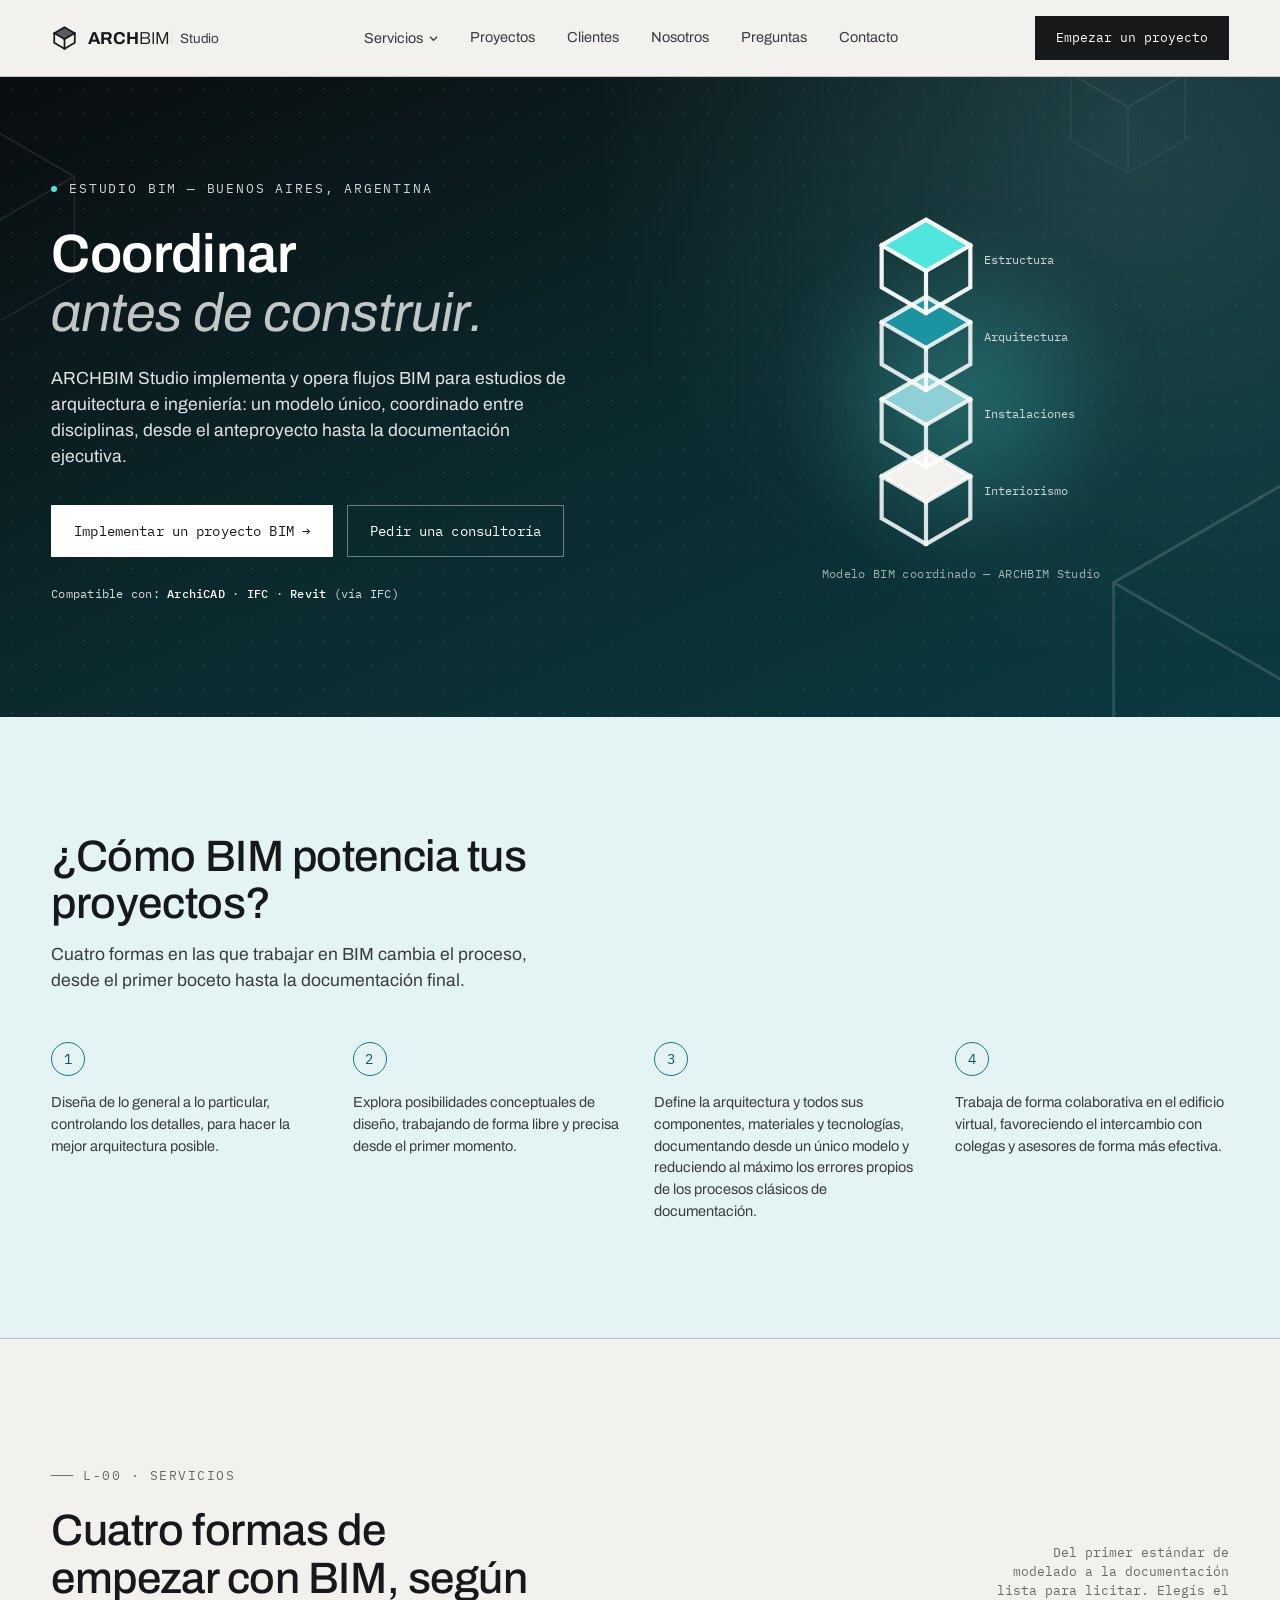
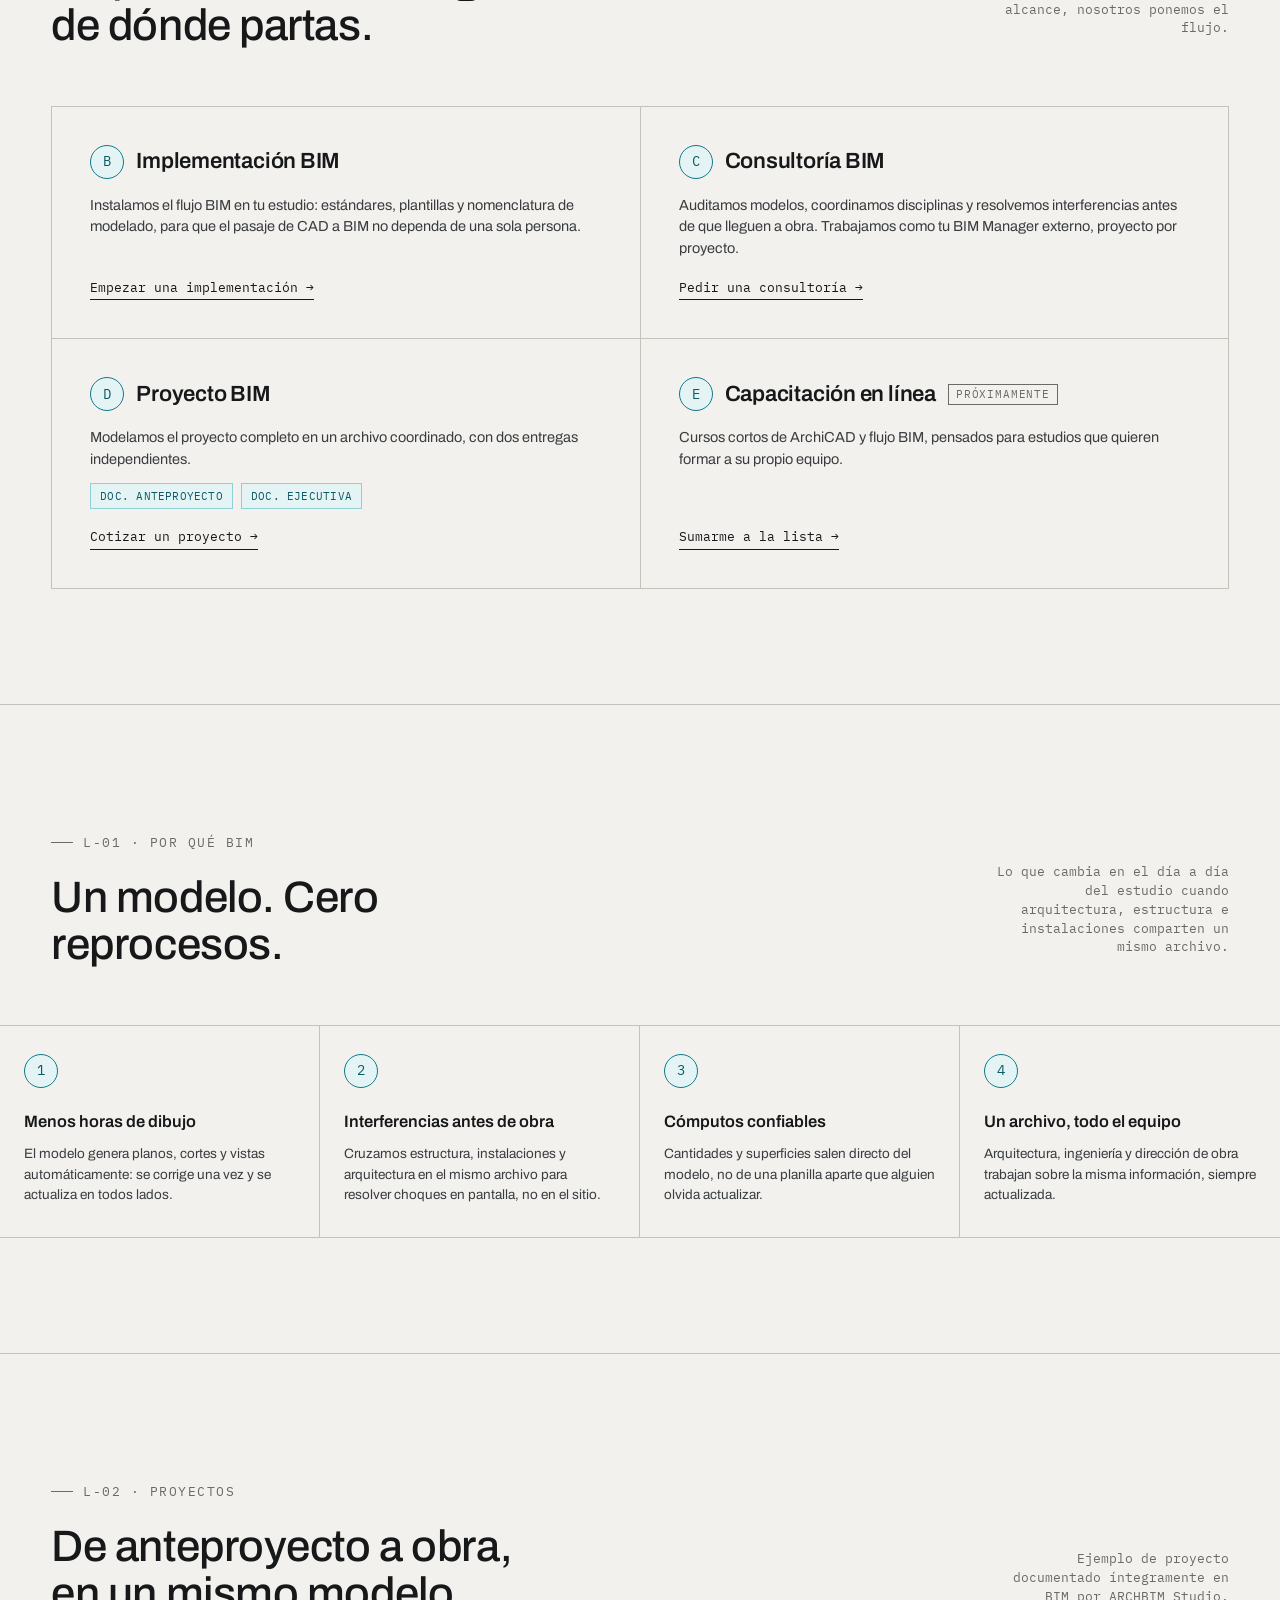
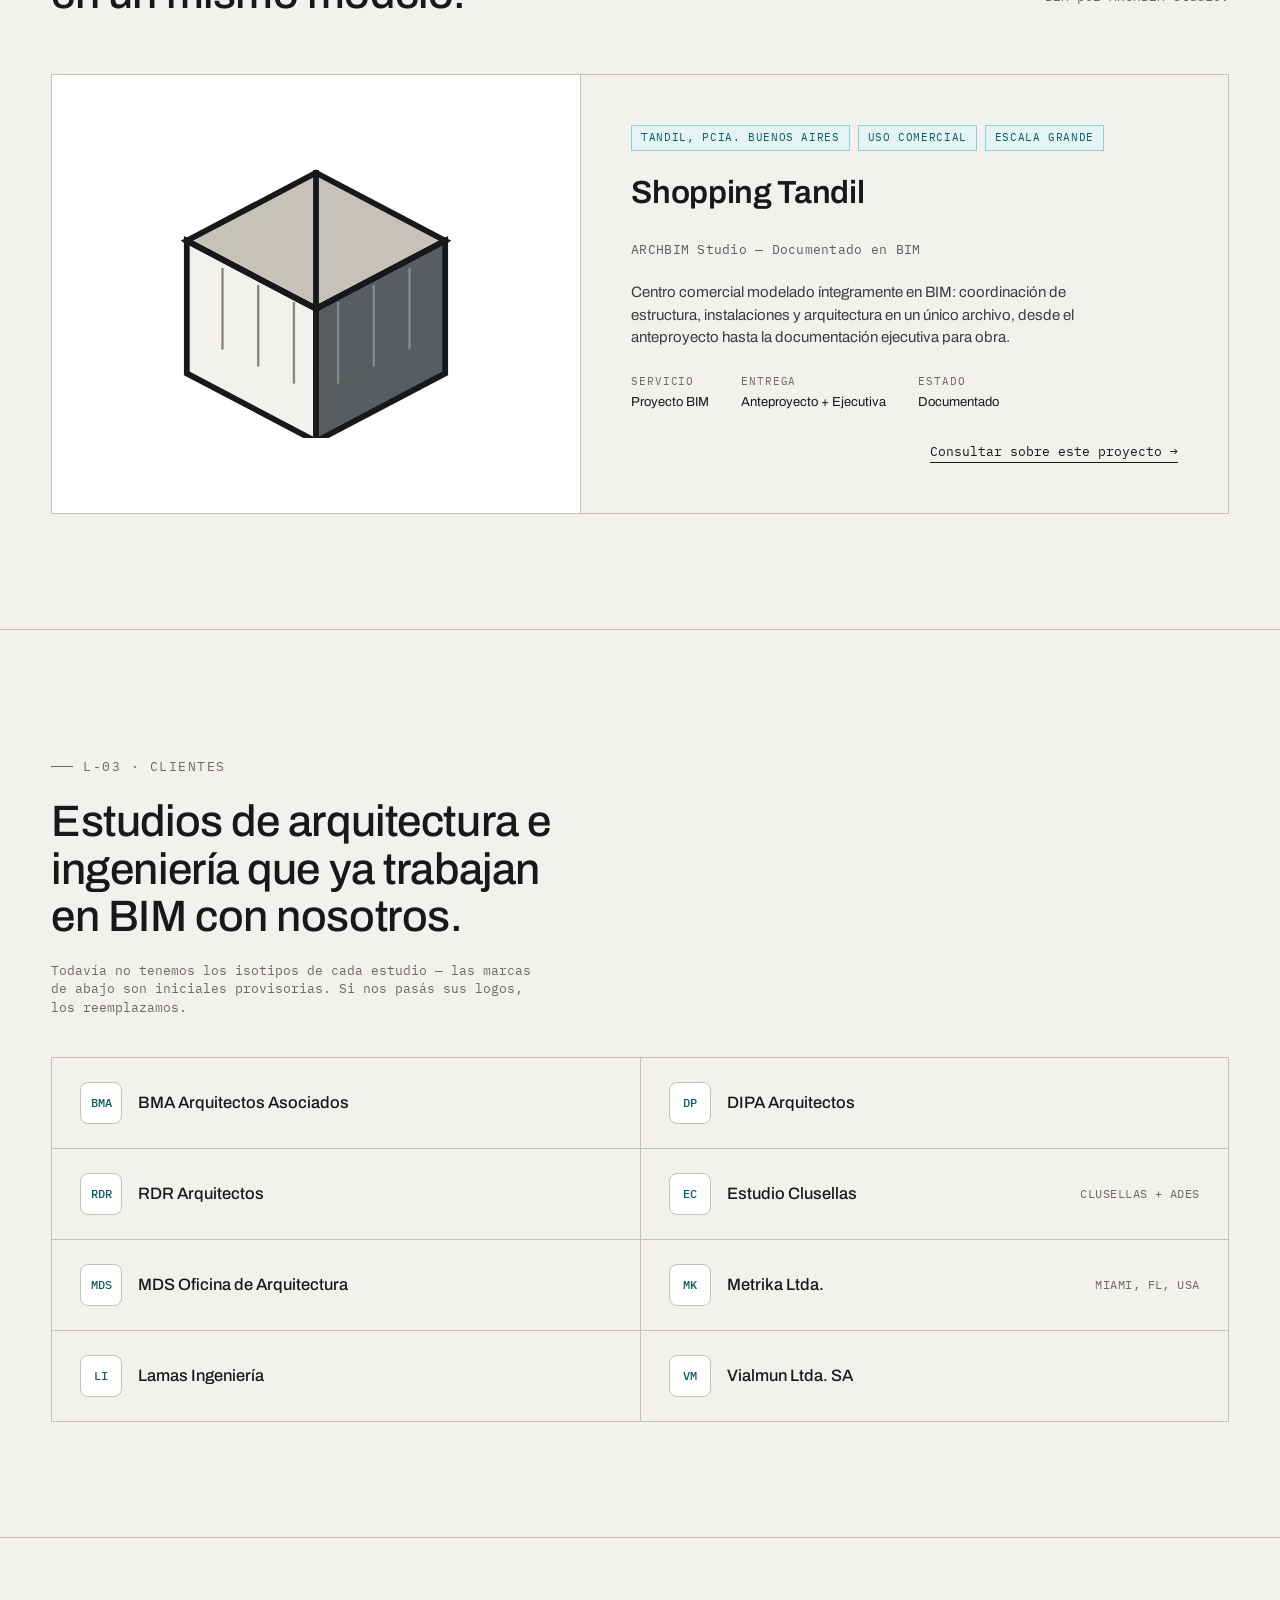
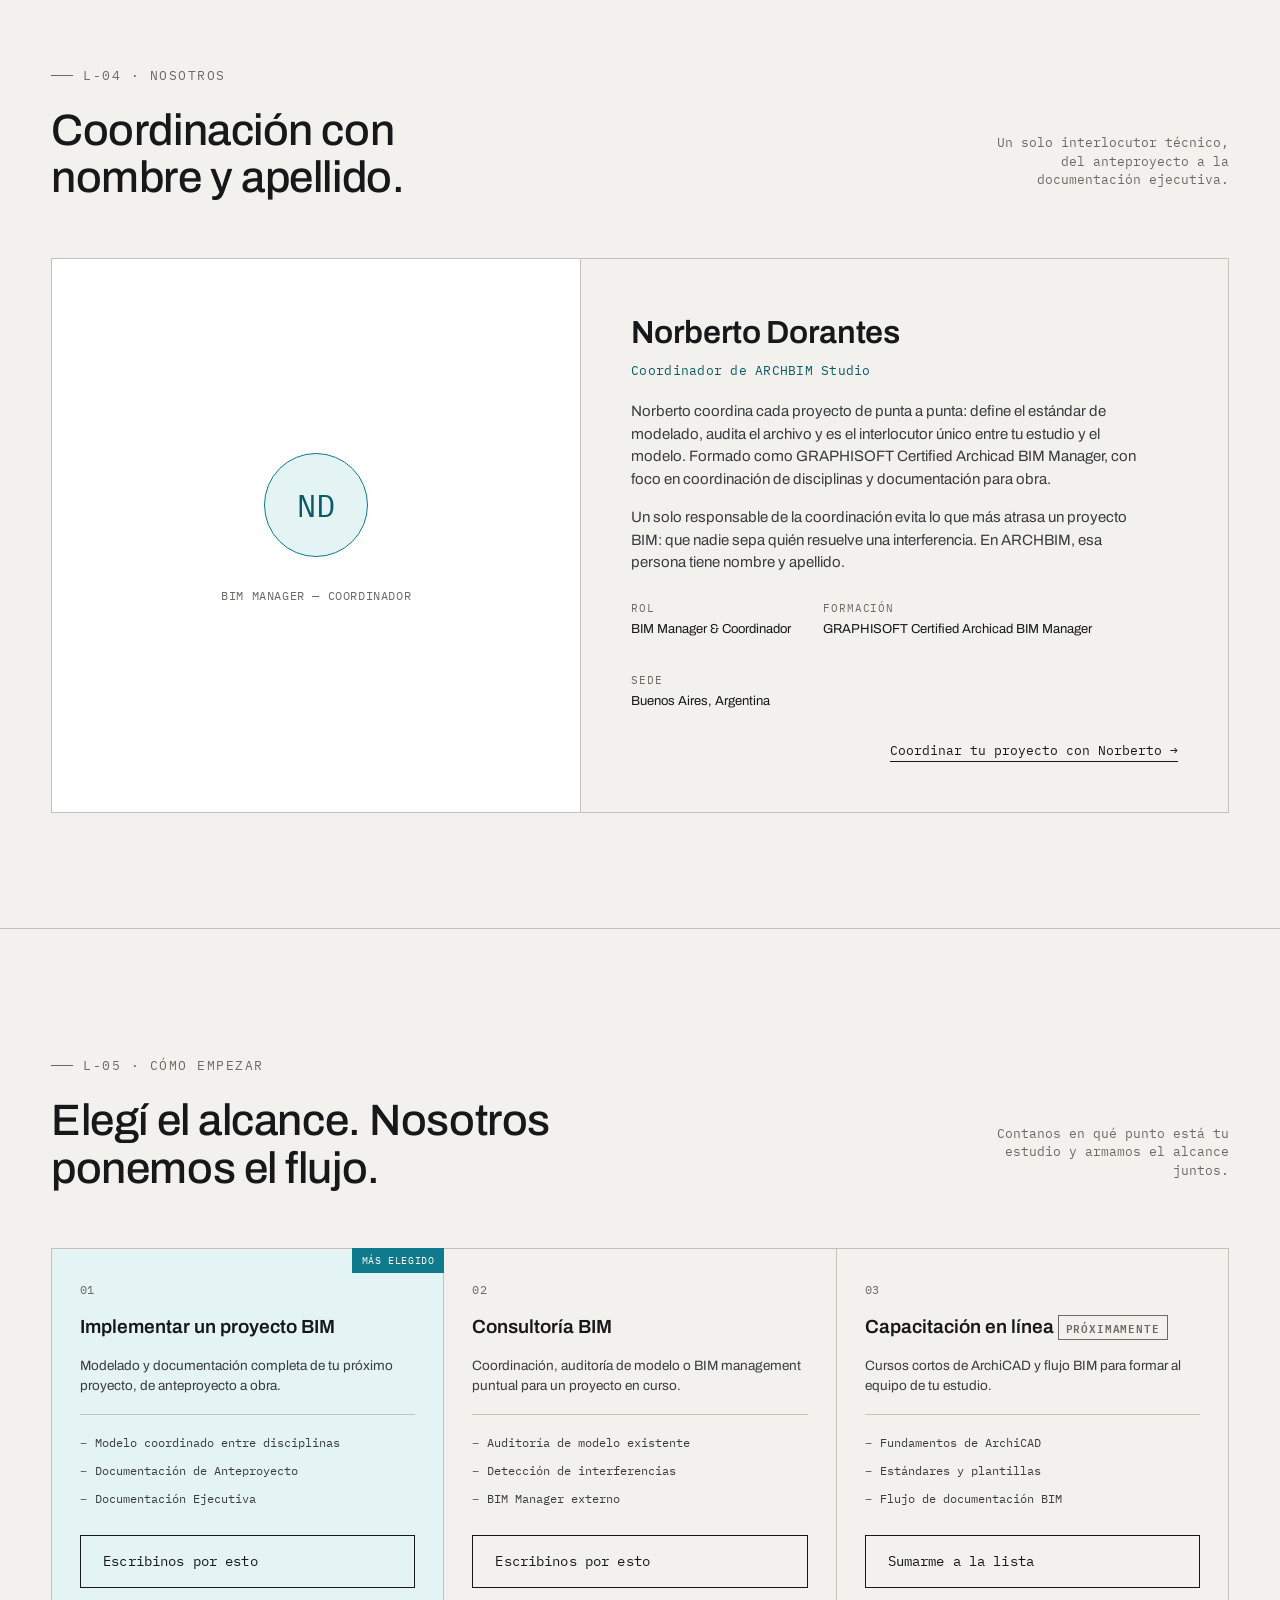
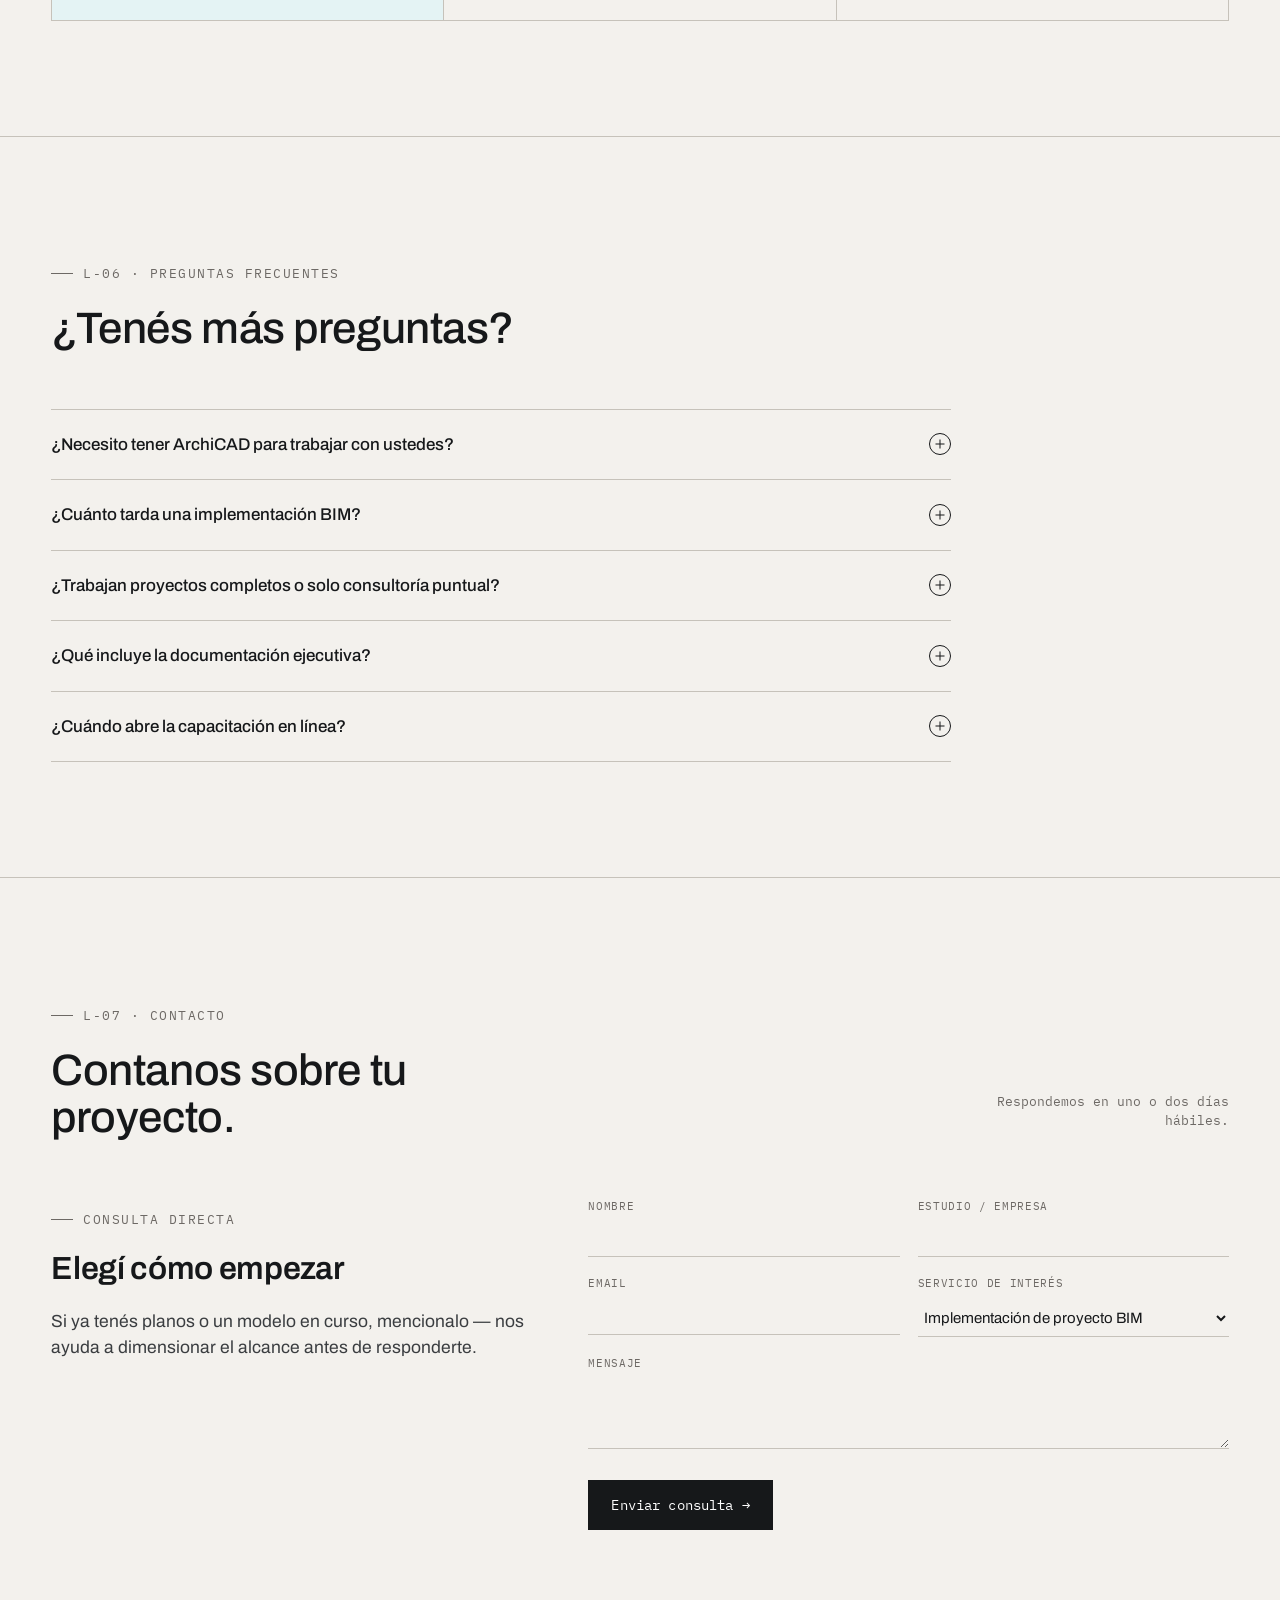
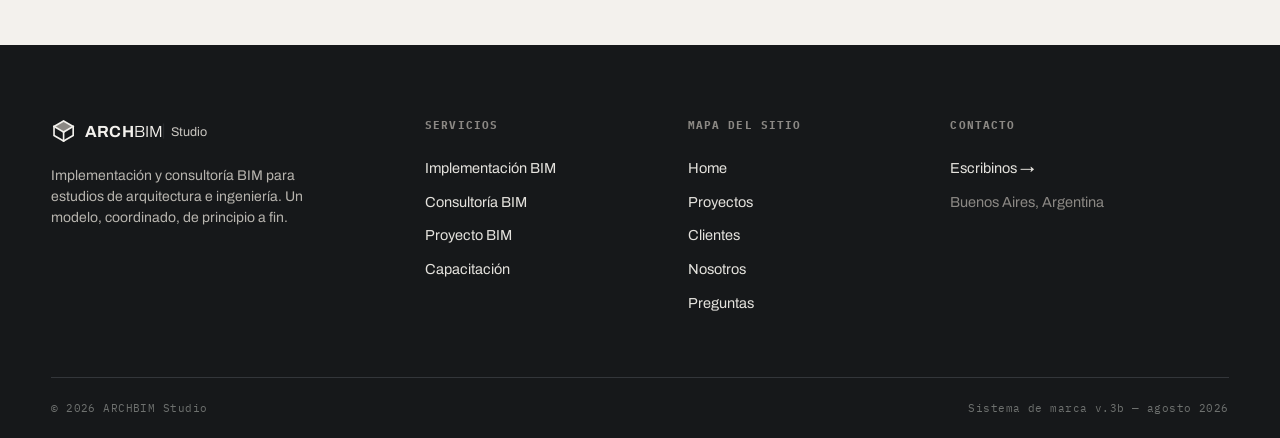
==== index.html @ 5e9758ed "Hero redesign: discipline stack, animated background; copy tweak - Hero stack now shows disciplines " ====
<!DOCTYPE html>
<html lang="es-AR">
<head>
<meta charset="UTF-8">
<meta name="viewport" content="width=device-width, initial-scale=1.0">
<title>ARCHBIM Studio — Implementación y consultoría BIM</title>
<meta name="description" content="ARCHBIM Studio implementa y opera flujos BIM para estudios de arquitectura e ingeniería: un modelo único, coordinado, desde el anteproyecto hasta la documentación ejecutiva.">
<meta name="theme-color" content="#0A2A2E">
<meta name="author" content="ARCHBIM Studio">
<link rel="canonical" href="https://archbim-studio.vercel.app/">
<meta property="og:type" content="website">
<meta property="og:site_name" content="ARCHBIM Studio">
<meta property="og:url" content="https://archbim-studio.vercel.app/">
<meta property="og:title" content="ARCHBIM Studio — Implementación y consultoría BIM">
<meta property="og:description" content="Implementación, consultoría y proyecto BIM para estudios de arquitectura e ingeniería. Un modelo único, coordinado, desde el anteproyecto hasta la documentación ejecutiva. Buenos Aires, Argentina.">
<meta property="og:locale" content="es_AR">
<meta property="og:image" content="https://archbim-studio.vercel.app/og-image.png">
<meta property="og:image:width" content="1200">
<meta property="og:image:height" content="630">
<meta property="og:image:alt" content="ARCHBIM Studio — Coordinar antes de construir.">
<meta name="twitter:card" content="summary_large_image">
<meta name="twitter:title" content="ARCHBIM Studio — Implementación y consultoría BIM">
<meta name="twitter:description" content="Implementación, consultoría y proyecto BIM para estudios de arquitectura e ingeniería. Buenos Aires, Argentina.">
<meta name="twitter:image" content="https://archbim-studio.vercel.app/og-image.png">
<link rel="icon" type="image/svg+xml" href="data:image/svg+xml,%3Csvg xmlns='http://www.w3.org/2000/svg' viewBox='0 0 64 64'%3E%3Crect width='64' height='64' fill='%2316181A'/%3E%3Cg transform='translate(12,12) scale(0.4)'%3E%3Cg fill='none' stroke='%23F3F1ED' stroke-width='9' stroke-linecap='square' stroke-linejoin='miter'%3E%3Cpolygon points='50,10 88,32 50,54 12,32' fill='%23F3F1ED' stroke='none'/%3E%3Cpolygon points='50,10 88,32 88,68 50,90 12,68 12,32'/%3E%3Cline x1='50' y1='54' x2='50' y2='90'/%3E%3C/g%3E%3C/g%3E%3C/svg%3E">
<link rel="icon" type="image/png" sizes="32x32" href="/favicon-32.png">
<link rel="icon" type="image/png" sizes="16x16" href="/favicon-16.png">
<link rel="apple-touch-icon" sizes="180x180" href="/apple-touch-icon.png">
<link rel="manifest" href="/site.webmanifest">
<link rel="preconnect" href="https://fonts.googleapis.com">
<link rel="preconnect" href="https://fonts.gstatic.com" crossorigin>
<link href="https://fonts.googleapis.com/css2?family=Archivo:ital,wght@0,300;0,400;0,500;0,600;0,700;1,400&family=IBM+Plex+Mono:wght@400;500&display=swap" rel="stylesheet">
<script type="application/ld+json">
{
  "@context": "https://schema.org",
  "@type": "ProfessionalService",
  "name": "ARCHBIM Studio",
  "url": "https://archbim-studio.vercel.app/",
  "image": "https://archbim-studio.vercel.app/og-image.png",
  "description": "Implementación y consultoría BIM para estudios de arquitectura e ingeniería: coordinación de modelo, documentación de anteproyecto y ejecutiva.",
  "areaServed": {
    "@type": "Country",
    "name": "Argentina"
  },
  "address": {
    "@type": "PostalAddress",
    "addressLocality": "Buenos Aires",
    "addressCountry": "AR"
  },
  "makesOffer": [
    { "@type": "Offer", "itemOffered": { "@type": "Service", "name": "Implementación BIM" } },
    { "@type": "Offer", "itemOffered": { "@type": "Service", "name": "Consultoría BIM" } },
    { "@type": "Offer", "itemOffered": { "@type": "Service", "name": "Proyecto BIM" } },
    { "@type": "Offer", "itemOffered": { "@type": "Service", "name": "Capacitación en línea" } }
  ]
}
</script>
<style>
  :root{
    --ink:#16181A;
    --descriptor:#3A3D40;
    --volume:#5A5D60;
    --metadata:#6D6965;
    --filete:#C6C2BA;
    --paper:#F3F1ED;
    --white:#FFFFFF;
    --accent:#0F7A8C;
    --accent-mid:#1C93A0;
    --accent-light:#8FD0D6;
    --accent-tint:#E4F3F4;
    --accent-deep:#0B5A66;
    --accent-glow:#4FE6DE;
    --max: 1280px;
    --pad: clamp(20px, 4vw, 64px);
  }
  *{box-sizing:border-box;}
  html{scroll-behavior:smooth;}
  body{
    margin:0;
    background:var(--paper);
    color:var(--ink);
    font-family:"Archivo", sans-serif;
    font-weight:400;
    -webkit-font-smoothing:antialiased;
    line-height:1.5;
  }
  img,svg{display:block;max-width:100%;}
  a{color:inherit;}
  ul{margin:0;padding:0;}
  a:focus-visible, button:focus-visible, summary:focus-visible, input:focus-visible, select:focus-visible, textarea:focus-visible{
    outline:2px solid var(--accent-deep);
    outline-offset:3px;
    border-radius:2px;
  }
  .hero-panel :focus-visible{ outline-color:var(--accent-glow); }
  .mono{
    font-family:"IBM Plex Mono", monospace;
    letter-spacing:0.02em;
  }
  .wrap{
    max-width:var(--max);
    margin:0 auto;
    padding-left:var(--pad);
    padding-right:var(--pad);
  }
  section[id], .service-card[id]{ scroll-margin-top:96px; }

  /* ---------- eyebrow / sheet label ---------- */
  .sheet-label{
    display:flex;
    align-items:center;
    gap:10px;
    font-family:"IBM Plex Mono", monospace;
    font-size:12.5px;
    letter-spacing:0.12em;
    text-transform:uppercase;
    color:var(--metadata);
    margin-bottom:22px;
  }
  .sheet-label::before{
    content:"";
    width:22px;
    height:1px;
    background:var(--metadata);
    display:block;
  }

  /* ---------- grid bubble ---------- */
  .bubble{
    width:34px;height:34px;
    border-radius:50%;
    border:1.5px solid var(--accent);
    color:var(--accent-deep);
    display:flex;align-items:center;justify-content:center;
    font-family:"IBM Plex Mono", monospace;
    font-size:14px;
    flex-shrink:0;
    background:var(--accent-tint);
  }

  /* ================= NAV ================= */
  header{
    position:sticky; top:0; z-index:50;
    background:rgba(243,241,237,0.94);
    backdrop-filter:blur(6px);
    border-bottom:1px solid var(--filete);
  }
  .nav{
    display:flex;
    align-items:center;
    justify-content:space-between;
    height:76px;
  }
  .brand{ display:flex; align-items:center; }
  .brand svg{ height:30px; width:auto; }
  nav.links{ display:flex; align-items:center; gap:8px; }
  nav.links > a{
    text-decoration:none;
    font-size:14.5px;
    color:var(--descriptor);
    position:relative;
    padding:10px 12px;
  }
  nav.links > a::after{
    content:"";
    position:absolute; left:12px; right:12px; bottom:2px;
    height:1px; background:var(--ink);
    transform:scaleX(0); transform-origin:left;
    transition:transform .25s ease;
  }
  nav.links > a:hover::after{ transform:scaleX(1); }

  /* ---------- servicios dropdown ---------- */
  .has-dropdown{ position:relative; }
  .dropdown-btn{
    font-family:"Archivo", sans-serif;
    font-size:14.5px;
    color:var(--descriptor);
    background:none; border:none; cursor:pointer;
    padding:10px 12px;
    display:flex; align-items:center; gap:6px;
  }
  .dropdown-btn svg{ width:9px; height:9px; transition:transform .2s ease; }
  .has-dropdown.open .dropdown-btn svg{ transform:rotate(180deg); }
  .dropdown-panel{
    position:absolute;
    top:100%; left:50%;
    transform:translate(-50%,-6px);
    width:420px;
    background:var(--white);
    border:1px solid var(--filete);
    box-shadow:0 18px 40px rgba(22,24,26,0.10);
    padding:10px;
    display:grid;
    grid-template-columns:1fr 1fr;
    gap:2px;
    opacity:0; visibility:hidden;
    transition:opacity .18s ease, transform .18s ease, visibility .18s;
    z-index:60;
  }
  .has-dropdown.open .dropdown-panel,
  .has-dropdown:hover .dropdown-panel{
    opacity:1; visibility:visible; transform:translate(-50%,0);
  }
  .dropdown-item{
    display:flex; flex-direction:column; gap:4px;
    padding:14px 14px;
    text-decoration:none;
    border-radius:2px;
  }
  .dropdown-item:hover{ background:var(--accent-tint); }
  .dropdown-item .dtitle{
    display:flex; align-items:center; gap:8px;
    font-size:14px; font-weight:600; color:var(--ink);
  }
  .dropdown-item .dtitle .bubble{ width:22px;height:22px;font-size:11px; }
  .dropdown-item .ddesc{ font-size:12px; color:var(--metadata); padding-left:30px; }
  .dropdown-foot{
    grid-column:1 / -1;
    border-top:1px solid var(--filete);
    margin-top:6px; padding-top:10px;
    text-align:right;
  }
  .dropdown-foot a{
    font-family:"IBM Plex Mono", monospace;
    font-size:12px;
    text-decoration:none;
    color:var(--accent-deep);
  }

  .nav-cta{
    font-family:"IBM Plex Mono", monospace;
    font-size:13px;
    text-decoration:none;
    color:var(--white);
    background:var(--ink);
    padding:11px 20px;
    border:1px solid var(--ink);
    white-space:nowrap;
  }
  .nav-cta:hover{ background:var(--accent-deep); border-color:var(--accent-deep); }
  .burger{
    display:none;
    flex-direction:column;
    gap:5px;
    background:none;border:none;cursor:pointer;
    padding:8px;
  }
  .burger span{ width:22px; height:1.5px; background:var(--ink); display:block; }
  .mobile-panel{
    display:none;
    flex-direction:column;
    padding:8px var(--pad) 28px;
    border-bottom:1px solid var(--filete);
    background:var(--paper);
  }
  .mobile-panel a{
    color:var(--ink);
    text-decoration:none;
    padding:14px 0;
    border-bottom:1px solid var(--filete);
    font-size:15px;
  }
  .mobile-panel a.sub{ padding-left:16px; font-size:14px; color:var(--descriptor); }
  .mobile-panel a:last-child{ border-bottom:none; }
  body.nav-open .mobile-panel{ display:flex; }

  /* ================= HERO ================= */
  .hero-panel{
    position:relative;
    overflow:hidden;
    background:
      radial-gradient(circle at 88% 8%, rgba(143,208,214,0.16), transparent 42%),
      linear-gradient(155deg, #0A0C0E 0%, #0B2A2E 52%, #0A3A40 100%);
    padding:clamp(56px,8vw,104px) 0;
  }
  .hero-atmosphere{
    position:absolute; inset:0;
    z-index:0;
    pointer-events:none;
    background-image:radial-gradient(rgba(255,255,255,0.055) 1px, transparent 1px);
    background-size:24px 24px;
    animation:gridDrift 60s linear infinite;
  }
  .atmo-hex{ position:absolute; }
  .hex-a{ right:-20%; bottom:-30%; width:56%; max-width:480px; height:auto; opacity:0.14; animation:floatA 22s ease-in-out infinite; }
  .hex-b{ left:-10%; top:4%; width:30%; max-width:230px; height:auto; opacity:0.09; animation:floatB 28s ease-in-out infinite; }
  .hex-c{ right:6%; top:-8%; width:19%; max-width:150px; height:auto; opacity:0.11; animation:floatC 34s ease-in-out infinite; }
  @keyframes gridDrift{ from{ background-position:0 0; } to{ background-position:240px 240px; } }
  @keyframes floatA{ 0%,100%{ transform:translate(0,0) rotate(0deg); } 50%{ transform:translate(-14px,10px) rotate(3deg); } }
  @keyframes floatB{ 0%,100%{ transform:translate(0,0) rotate(0deg); } 50%{ transform:translate(11px,-13px) rotate(-4deg); } }
  @keyframes floatC{ 0%,100%{ transform:translate(0,0) rotate(0deg); } 50%{ transform:translate(-9px,9px) rotate(4deg); } }
  .hero-grid{
    position:relative;
    z-index:1;
    display:grid;
    grid-template-columns:1.05fr 0.95fr;
    gap:clamp(28px,4vw,56px);
    align-items:center;
  }
  .eyebrow{
    font-family:"IBM Plex Mono", monospace;
    font-size:13px;
    letter-spacing:0.14em;
    text-transform:uppercase;
    color:var(--metadata);
    margin:0 0 26px;
    display:flex; align-items:center; gap:12px;
  }
  .eyebrow .dot{ width:6px;height:6px;border-radius:50%;background:var(--volume); }
  .hero-panel .eyebrow{ color:rgba(255,255,255,0.82); }
  .hero-panel .eyebrow .dot{ background:var(--accent-glow); }
  h1.headline{
    font-size:clamp(36px, 4.6vw, 54px);
    line-height:1.1;
    letter-spacing:-0.01em;
    margin:0 0 22px;
  }
  h1.headline .w{ font-weight:600; }
  h1.headline .l{ display:block; font-weight:400; font-style:italic; color:var(--descriptor); }
  .hero-panel h1.headline{ color:var(--white); }
  .hero-panel h1.headline .w{ color:var(--white); }
  .hero-panel h1.headline .l{ color:rgba(255,255,255,0.75); }
  .lede{
    font-size:clamp(15.5px, 1.4vw, 17.5px);
    color:var(--descriptor);
    max-width:52ch;
    margin:0 0 34px;
  }
  .hero-panel .lede{ color:rgba(255,255,255,0.88); }
  .cta-row{
    display:flex;
    flex-wrap:wrap;
    gap:14px;
    align-items:center;
    margin-bottom:28px;
  }
  .btn{
    font-family:"IBM Plex Mono", monospace;
    font-size:13.5px;
    letter-spacing:0.01em;
    text-decoration:none;
    padding:15px 22px;
    display:inline-flex;
    align-items:center;
    gap:10px;
    border:1px solid var(--ink);
    transition:background .2s ease, color .2s ease, opacity .2s ease, border-color .2s ease;
    cursor:pointer;
  }
  .btn-primary{ background:var(--ink); color:var(--white); border-color:var(--ink); }
  .btn-primary:hover{ background:var(--accent-deep); border-color:var(--accent-deep); }
  .btn-outline{ background:transparent; color:var(--ink); }
  .btn-outline:hover{ background:var(--ink); color:var(--white); }
  .hero-panel .btn-primary{ background:var(--white); color:var(--ink); border-color:var(--white); }
  .hero-panel .btn-primary:hover{ background:var(--accent-glow); border-color:var(--accent-glow); color:var(--ink); }
  .hero-panel .btn-outline{ color:var(--white); border-color:rgba(255,255,255,0.4); }
  .hero-panel .btn-outline:hover{ background:rgba(255,255,255,0.1); color:var(--white); border-color:rgba(255,255,255,0.7); }
  .compat-row{
    font-family:"IBM Plex Mono", monospace;
    font-size:12px;
    color:rgba(255,255,255,0.84);
    letter-spacing:.02em;
  }
  .compat-row b{ color:#fff; font-weight:500; }
  .badge{
    font-family:"IBM Plex Mono", monospace;
    font-size:10.5px;
    letter-spacing:0.08em;
    text-transform:uppercase;
    background:var(--paper);
    border:1px solid var(--metadata);
    color:var(--metadata);
    padding:2px 7px;
  }

  /* ---------- hero visual ---------- */
  .hero-visual{
    position:relative;
    display:flex;
    flex-direction:column;
    align-items:center;
    justify-content:center;
    padding:clamp(12px,2vw,20px);
  }
  .hero-visual::before{
    content:"";
    position:absolute;
    width:min(340px,80%); aspect-ratio:1;
    background:radial-gradient(circle, rgba(79,230,222,0.30), transparent 68%);
    filter:blur(30px);
    z-index:-1;
  }
  .hero-visual svg{ width:100%; max-width:280px; height:auto; overflow:visible; }
  .hero-caption{
    margin-top:14px;
    font-size:11.5px;
    color:rgba(255,255,255,0.62);
    letter-spacing:.03em;
  }
  .node-label{ font-family:"IBM Plex Mono", monospace; font-size:10.5px; fill:rgba(255,255,255,0.78); }
  .lvl{ opacity:0; transform:translateY(16px); transition:opacity .7s ease, transform .7s ease; }
  .hero-visual.in-view .lvl{ opacity:1; transform:translateY(0); }
  .hero-visual.in-view .n0{ transition-delay:.05s; }
  .hero-visual.in-view .n1{ transition-delay:.18s; }
  .hero-visual.in-view .n2{ transition-delay:.31s; }
  .hero-visual.in-view .n3{ transition-delay:.44s; }

  /* ---------- client monogram marks (placeholder — no real logo files supplied) ---------- */
  .mark{
    flex-shrink:0;
    display:flex; align-items:center; justify-content:center;
    width:30px; height:30px;
    border:1px solid var(--filete);
    border-radius:6px;
    background:var(--white);
    font-family:"IBM Plex Mono", monospace;
    font-weight:500;
    font-size:8.5px;
    letter-spacing:0;
    padding:0 2px;
    color:var(--accent-deep);
  }

  /* ================= SECTION GENERIC ================= */
  section.sheet{ padding:clamp(64px,9vw,120px) 0; }
  section.sheet + section.sheet{ border-top:1px solid var(--filete); }
  .sheet-head{
    display:flex;
    justify-content:space-between;
    align-items:flex-end;
    gap:40px;
    margin-bottom:56px;
    flex-wrap:wrap;
  }
  .sheet-head h2{
    font-size:clamp(28px,3.6vw,44px);
    line-height:1.08;
    letter-spacing:-0.01em;
    margin:0;
    max-width:20ch;
    font-weight:500;
  }
  .sheet-note{
    font-family:"IBM Plex Mono", monospace;
    font-size:12.5px;
    color:var(--metadata);
    max-width:30ch;
    text-align:right;
  }

  /* ---------- services grid ---------- */
  .services-grid{
    display:grid;
    grid-template-columns:repeat(2,1fr);
    border-top:1px solid var(--filete);
    border-left:1px solid var(--filete);
  }
  .service-card{
    border-right:1px solid var(--filete);
    border-bottom:1px solid var(--filete);
    padding:clamp(26px,3vw,38px);
    display:flex;
    flex-direction:column;
  }
  .service-card .top-row{ display:flex; align-items:center; gap:12px; margin-bottom:16px; flex-wrap:wrap; }
  .service-card h3{ font-size:clamp(18px,1.9vw,22px); font-weight:600; margin:0; letter-spacing:-0.01em; }
  .service-card p{ font-size:14.5px; color:var(--descriptor); margin:0 0 18px; flex-grow:1; }
  .service-card .tag-row{ display:flex; gap:8px; flex-wrap:wrap; margin:-6px 0 18px; }
  .service-card .tag{
    font-family:"IBM Plex Mono", monospace;
    font-size:11px; letter-spacing:.02em;
    color:var(--accent-deep);
    background:var(--accent-tint);
    border:1px solid var(--accent-light);
    padding:4px 9px;
  }
  .service-card .alt-link{ margin-top:auto; align-self:flex-start; }
  .alt-link{
    font-family:"IBM Plex Mono", monospace;
    font-size:13px;
    text-decoration:none;
    color:var(--ink);
    border-bottom:1px solid var(--ink);
    padding-bottom:2px;
    transition:color .2s ease, border-color .2s ease;
  }
  .alt-link:hover{ color:var(--accent-deep); border-color:var(--accent-deep); }

  /* ---------- benefits grid ---------- */
  .benefits{
    display:grid;
    grid-template-columns:repeat(4,1fr);
    gap:0;
    border-top:1px solid var(--filete);
  }
  .benefit{
    border-right:1px solid var(--filete);
    border-bottom:1px solid var(--filete);
    padding:28px 24px 32px;
  }
  .benefit:last-child{ border-right:none; }
  .benefit .bubble{ margin-bottom:22px; }
  .benefit h4{ font-size:16.5px; font-weight:600; margin:0 0 10px; }
  .benefit p{ font-size:13.5px; color:var(--descriptor); margin:0; }

  /* ---------- cómo bim potencia tus proyectos ---------- */
  .potencia-band{ background:var(--accent-tint); }
  .potencia-head{ max-width:58ch; margin-bottom:48px; }
  .potencia-head h2{ font-size:clamp(28px,3.6vw,44px); line-height:1.08; letter-spacing:-0.01em; margin:0 0 14px; font-weight:500; }
  .potencia-head p{ margin:0; font-size:clamp(15.5px,1.4vw,17.5px); color:var(--descriptor); max-width:56ch; }
  .potencia-grid{ display:grid; grid-template-columns:repeat(4,1fr); gap:28px; }
  .potencia-item{ display:flex; flex-direction:column; gap:16px; }
  .potencia-item p{ font-size:14.5px; color:var(--descriptor); margin:0; }

  /* ---------- proyectos ---------- */
  .case{
    display:grid;
    grid-template-columns:0.9fr 1.1fr;
    gap:0;
    border:1px solid var(--filete);
  }
  .case-art{
    background:var(--white);
    padding:clamp(28px,4vw,50px);
    display:flex;
    align-items:center;
    justify-content:center;
    border-right:1px solid var(--filete);
  }
  .case-art svg{ width:100%; max-width:340px; height:auto; }
  .case-body{
    padding:clamp(28px,4vw,50px);
    display:flex;
    flex-direction:column;
    justify-content:center;
  }
  .tags{ display:flex; flex-wrap:wrap; gap:8px; margin-bottom:18px; }
  .tag{
    font-family:"IBM Plex Mono", monospace;
    font-size:10.5px;
    letter-spacing:.06em;
    text-transform:uppercase;
    border:1px solid var(--accent-light);
    background:var(--accent-tint);
    color:var(--accent-deep);
    padding:4px 9px;
  }
  .case-body h3{
    font-size:clamp(24px,3vw,32px);
    letter-spacing:-0.01em;
    margin:0 0 10px;
    font-weight:600;
  }
  .case-loc{
    font-family:"IBM Plex Mono", monospace;
    font-size:13px;
    color:var(--volume);
    margin-bottom:22px;
  }
  .case-body p.desc{ color:var(--descriptor); font-size:15px; max-width:52ch; margin:0 0 24px; }
  .case-meta{ display:flex; gap:32px; flex-wrap:wrap; margin-bottom:26px; }
  .case-meta div{ font-size:13px; }
  .case-meta .k{ font-family:"IBM Plex Mono", monospace; color:var(--metadata); font-size:11px; text-transform:uppercase; letter-spacing:.08em; margin-bottom:4px; }
  .case-cta{ text-align:right; }

  /* ---------- nosotros ---------- */
  .about-panel{
    display:grid;
    grid-template-columns:0.9fr 1.1fr;
    gap:0;
    border:1px solid var(--filete);
  }
  .about-art{
    background:var(--white);
    padding:clamp(28px,4vw,50px);
    display:flex;
    flex-direction:column;
    align-items:center;
    justify-content:center;
    gap:18px;
    border-right:1px solid var(--filete);
    text-align:center;
  }
  .about-mark{
    width:104px;height:104px;
    border-radius:50%;
    border:1.5px solid var(--accent);
    background:var(--accent-tint);
    color:var(--accent-deep);
    display:flex;align-items:center;justify-content:center;
    font-size:32px;
    letter-spacing:0;
  }
  .about-role{
    font-family:"IBM Plex Mono", monospace;
    font-size:12px;
    letter-spacing:.05em;
    text-transform:uppercase;
    color:var(--metadata);
  }
  .about-body{
    padding:clamp(28px,4vw,50px);
    display:flex;
    flex-direction:column;
    justify-content:center;
  }
  .about-body h3{
    font-size:clamp(24px,3vw,32px);
    letter-spacing:-0.01em;
    margin:0 0 4px;
    font-weight:600;
  }
  .about-title{ font-family:"IBM Plex Mono", monospace; font-size:13px; color:var(--accent-deep); margin:0 0 20px; }
  .about-body p.desc{ color:var(--descriptor); font-size:15px; max-width:58ch; margin:0 0 16px; }
  .about-meta{ display:flex; gap:32px; flex-wrap:wrap; margin:10px 0 26px; }
  .about-meta div{ font-size:13px; }
  .about-meta .k{ font-family:"IBM Plex Mono", monospace; color:var(--metadata); font-size:11px; text-transform:uppercase; letter-spacing:.08em; margin-bottom:4px; }
  .about-cta{ text-align:right; }

  /* ---------- clientes ---------- */
  .clients{
    display:grid;
    grid-template-columns:repeat(2,1fr);
    border-top:1px solid var(--filete);
    border-left:1px solid var(--filete);
  }
  .client{
    border-right:1px solid var(--filete);
    border-bottom:1px solid var(--filete);
    padding:24px 28px;
    display:flex;
    justify-content:space-between;
    align-items:center;
    gap:16px;
    transition:background .2s ease;
  }
  .client:hover{ background:var(--accent-tint); }
  .client-id{ display:flex; align-items:center; gap:16px; }
  .mark-lg{ width:42px; height:42px; font-size:12px; border-radius:8px; }
  .client .name{ font-size:16.5px; font-weight:500; }
  .client .loc{
    font-family:"IBM Plex Mono", monospace;
    font-size:11.5px;
    color:var(--metadata);
    text-transform:uppercase;
    letter-spacing:.04em;
    white-space:nowrap;
  }

  /* ---------- planes / como empezar ---------- */
  .plans{
    display:grid;
    grid-template-columns:repeat(3,1fr);
    gap:1px;
    background:var(--filete);
    border:1px solid var(--filete);
  }
  .plan-card{
    background:var(--paper);
    padding:32px 28px;
    display:flex;
    flex-direction:column;
    gap:14px;
    position:relative;
  }
  .plan-card.featured{ background:var(--accent-tint); }
  .plan-badge{
    position:absolute; top:-1px; right:-1px;
    font-family:"IBM Plex Mono", monospace;
    font-size:10px; letter-spacing:.06em; text-transform:uppercase;
    background:var(--accent); color:var(--white);
    padding:5px 10px;
  }
  .plan-card .num{ font-family:"IBM Plex Mono", monospace; font-size:12px; color:var(--metadata); }
  .plan-card h4{ margin:0; font-size:19px; font-weight:600; }
  .plan-card > p{ margin:0; font-size:13.5px; color:var(--descriptor); }
  .plan-list{ margin:4px 0 8px; border-top:1px solid var(--filete); padding-top:14px; flex-grow:1; }
  .plan-list div{
    font-family:"IBM Plex Mono", monospace;
    font-size:12px; color:var(--descriptor);
    padding:5px 0; display:flex; gap:8px;
  }
  .plan-list div::before{ content:"–"; color:var(--metadata); }

  /* ---------- FAQ ---------- */
  .faq{ max-width:900px; border-top:1px solid var(--filete); }
  .faq details{
    border-bottom:1px solid var(--filete);
    padding:22px 0;
  }
  .faq summary{
    list-style:none;
    cursor:pointer;
    display:flex;
    justify-content:space-between;
    align-items:center;
    gap:20px;
    font-size:17px;
    font-weight:500;
  }
  .faq summary::-webkit-details-marker{ display:none; }
  .faq summary .plus{
    flex-shrink:0;
    width:22px;height:22px;
    border:1px solid var(--ink);
    border-radius:50%;
    position:relative;
  }
  .faq summary .plus::before, .faq summary .plus::after{
    content:"";
    position:absolute; top:50%; left:50%;
    background:var(--ink);
    transform:translate(-50%,-50%);
  }
  .faq summary .plus::before{ width:9px; height:1px; }
  .faq summary .plus::after{ width:1px; height:9px; transition:transform .2s ease; }
  .faq details[open] summary .plus::after{ transform:translate(-50%,-50%) rotate(90deg); opacity:0; }
  .faq details[open] summary{ color:var(--accent-deep); }
  .faq details[open] summary .plus{ border-color:var(--accent); }
  .faq details[open] summary .plus::before, .faq details[open] summary .plus::after{ background:var(--accent); }
  .faq .faq-a{
    font-size:15px;
    color:var(--descriptor);
    max-width:64ch;
    margin:16px 0 0;
  }

  /* ---------- contacto ---------- */
  .form-panel{
    display:grid;
    grid-template-columns:0.85fr 1.15fr;
    gap:clamp(30px,5vw,72px);
  }
  .form-panel h3{ font-size:clamp(24px,3vw,32px); letter-spacing:-0.01em; margin:0 0 16px; font-weight:600; }
  .form-panel .lede{ margin:0; max-width:none; }
  form{ display:flex; flex-direction:column; gap:18px; }
  .field-row{ display:grid; grid-template-columns:1fr 1fr; gap:18px; }
  label{
    font-family:"IBM Plex Mono", monospace;
    font-size:11px;
    text-transform:uppercase;
    letter-spacing:.06em;
    color:var(--metadata);
    display:block;
    margin-bottom:8px;
  }
  input, select, textarea{
    width:100%;
    background:transparent;
    border:none;
    border-bottom:1px solid var(--filete);
    padding:9px 2px;
    font-family:"Archivo", sans-serif;
    font-size:15px;
    color:var(--ink);
  }
  input:focus, select:focus, textarea:focus{ outline:none; border-bottom-color:var(--accent); }
  textarea{ resize:vertical; min-height:70px; }
  .submit-row{ display:flex; align-items:center; gap:18px; margin-top:6px; }
  #form-msg{ font-family:"IBM Plex Mono", monospace; font-size:12.5px; color:var(--volume); }

  /* ================= FOOTER ================= */
  footer{ background:var(--ink); color:var(--paper); padding:72px 0 0; }
  .foot-grid{
    display:grid;
    grid-template-columns:1.2fr 0.8fr 0.8fr 1fr;
    gap:40px;
    padding-bottom:56px;
    border-bottom:1px solid #33363A;
  }
  .foot-brand svg{ height:28px; margin-bottom:20px; }
  .foot-brand p{ color:#B7B4AE; font-size:14px; max-width:34ch; margin:0; }
  .foot-col h5{
    font-family:"IBM Plex Mono", monospace;
    font-size:11px; letter-spacing:.1em; text-transform:uppercase;
    color:#8B8884; margin:0 0 18px;
  }
  .foot-col a{ display:block; color:#E4E2DD; text-decoration:none; font-size:14.5px; padding:6px 0; }
  .foot-col a:hover{ color:var(--paper); text-decoration:underline; }
  .foot-bottom{
    display:flex; justify-content:space-between; align-items:center;
    padding:22px 0; flex-wrap:wrap; gap:10px;
  }
  .foot-bottom span{ font-family:"IBM Plex Mono", monospace; font-size:11px; color:#6E716F; letter-spacing:.04em; }

  /* ================= REVEAL ================= */
  .reveal{ opacity:0; transform:translateY(14px); transition:opacity .6s ease, transform .6s ease; }
  .reveal.in-view{ opacity:1; transform:translateY(0); }

  @media (prefers-reduced-motion: reduce){
    html{ scroll-behavior:auto; }
    .reveal, .lvl{ opacity:1 !important; transform:none !important; transition:none !important; }
    .hero-atmosphere, .atmo-hex{ animation:none !important; }
  }

  /* ================= RESPONSIVE ================= */
  @media (max-width: 980px){
    nav.links{ display:none; }
    .nav-cta{ display:none; }
    .burger{ display:flex; }
    .hero-grid{ grid-template-columns:1fr; }
    .hex-a{ width:80%; }
    .hero-visual svg{ max-width:220px; }
    .benefits{ grid-template-columns:1fr 1fr; }
    .benefit:nth-child(2n){ border-right:none; }
    .potencia-grid{ grid-template-columns:1fr 1fr; }
    .case{ grid-template-columns:1fr; }
    .case-art{ border-right:none; border-bottom:1px solid var(--filete); }
    .about-panel{ grid-template-columns:1fr; }
    .about-art{ border-right:none; border-bottom:1px solid var(--filete); }
    .clients{ grid-template-columns:1fr; }
    .plans{ grid-template-columns:1fr; }
    .form-panel{ grid-template-columns:1fr; }
    .foot-grid{ grid-template-columns:1fr 1fr; gap:32px; }
    .foot-brand{ grid-column:1/-1; }
  }
  @media (max-width: 600px){
    .benefits{ grid-template-columns:1fr; }
    .potencia-grid{ grid-template-columns:1fr; }
    .benefit{ border-right:none !important; }
    .services-grid{ grid-template-columns:1fr; }
    .service-card{ border-right:none !important; }
    .field-row{ grid-template-columns:1fr; }
    .sheet-note{ text-align:left; }
    .foot-grid{ grid-template-columns:1fr; }
  }
</style>
<noscript><style>.reveal,.lvl{opacity:1 !important; transform:none !important;}</style></noscript>
</head>
<body>

<header>
  <div class="wrap nav">
    <a href="#top" class="brand" aria-label="ARCHBIM Studio — inicio">
      <svg aria-hidden="true" viewBox="0 0 470 80" xmlns="http://www.w3.org/2000/svg">
        <g transform="translate(0,4) scale(0.72)">
          <g fill="none" stroke="#16181A" stroke-width="6.5" stroke-linecap="square" stroke-linejoin="miter">
            <polygon points="50,10 88,32 50,54 12,32" fill="#5A5D60" stroke="none"></polygon>
            <polygon points="50,10 88,32 88,68 50,90 12,68 12,32"></polygon>
            <line x1="50" y1="54" x2="50" y2="90"></line>
            <line x1="50" y1="54" x2="12" y2="32"></line>
            <line x1="50" y1="54" x2="88" y2="32"></line>
          </g>
        </g>
        <text x="98" y="56.5" font-family="Archivo, sans-serif" font-size="46" letter-spacing="0.23" fill="#16181A"><tspan font-weight="700">ARCH</tspan><tspan font-weight="300">BIM</tspan></text>
        <rect x="322" y="18.5" width="1" height="43" fill="#C6C2BA"></rect>
        <text x="344" y="53" font-family="Archivo, sans-serif" font-size="36" font-weight="400" letter-spacing="-0.36" fill="#3A3D40">Studio</text>
      </svg>
    </a>
    <nav class="links">
      <div class="has-dropdown" id="servicesDropdown">
        <button class="dropdown-btn" id="dropdownBtn" aria-expanded="false" aria-controls="dropdownPanel">
          Servicios
          <svg aria-hidden="true" viewBox="0 0 10 6" fill="none"><path d="M1 1L5 5L9 1" stroke="#3A3D40" stroke-width="1.4"/></svg>
        </button>
        <div class="dropdown-panel" id="dropdownPanel">
          <a class="dropdown-item" href="#servicio-implementacion">
            <span class="dtitle"><span class="bubble">B</span>Implementación BIM</span>
            <span class="ddesc">Instalamos el flujo en tu estudio.</span>
          </a>
          <a class="dropdown-item" href="#servicio-consultoria">
            <span class="dtitle"><span class="bubble">C</span>Consultoría BIM</span>
            <span class="ddesc">Coordinación y BIM management.</span>
          </a>
          <a class="dropdown-item" href="#servicio-proyecto">
            <span class="dtitle"><span class="bubble">D</span>Proyecto BIM</span>
            <span class="ddesc">Modelado y documentación completa.</span>
          </a>
          <a class="dropdown-item" href="#servicio-capacitacion">
            <span class="dtitle"><span class="bubble">E</span>Capacitación</span>
            <span class="ddesc">Cursos online — próximamente.</span>
          </a>
          <div class="dropdown-foot"><a href="#servicios">Ver todos los servicios →</a></div>
        </div>
      </div>
      <a href="#proyectos">Proyectos</a>
      <a href="#clientes">Clientes</a>
      <a href="#nosotros">Nosotros</a>
      <a href="#faq">Preguntas</a>
      <a href="#contacto">Contacto</a>
    </nav>
    <a href="#contacto" class="nav-cta">Empezar un proyecto</a>
    <button class="burger" id="burgerBtn" aria-label="Abrir menú" aria-expanded="false">
      <span></span><span></span><span></span>
    </button>
  </div>
  <div class="mobile-panel" id="mobilePanel">
    <a href="#servicios">Servicios</a>
    <a href="#servicio-implementacion" class="sub">— Implementación BIM</a>
    <a href="#servicio-consultoria" class="sub">— Consultoría BIM</a>
    <a href="#servicio-proyecto" class="sub">— Proyecto BIM</a>
    <a href="#servicio-capacitacion" class="sub">— Capacitación</a>
    <a href="#proyectos">Proyectos</a>
    <a href="#clientes">Clientes</a>
    <a href="#nosotros">Nosotros</a>
    <a href="#faq">Preguntas frecuentes</a>
    <a href="#contacto">Contacto</a>
    <a href="#contacto" class="nav-cta" style="margin-top:16px;text-align:center;">Empezar un proyecto</a>
  </div>
</header>

<main id="top">

  <!-- ================= HERO ================= -->
  <section class="hero">
    <div class="hero-panel">
      <div class="hero-atmosphere" aria-hidden="true">
        <svg class="atmo-hex hex-a" aria-hidden="true" viewBox="0 0 200 200" xmlns="http://www.w3.org/2000/svg" fill="none" stroke="#FFFFFF" stroke-width="1.1" stroke-linecap="square" stroke-linejoin="miter">
          <polygon points="100,20 176,64 100,108 24,64"></polygon>
          <polygon points="100,20 176,64 176,152 100,196 24,152 24,64"></polygon>
          <line x1="100" y1="108" x2="100" y2="196"></line><line x1="100" y1="108" x2="24" y2="64"></line><line x1="100" y1="108" x2="176" y2="64"></line>
        </svg>
        <svg class="atmo-hex hex-b" aria-hidden="true" viewBox="0 0 200 200" xmlns="http://www.w3.org/2000/svg" fill="none" stroke="#FFFFFF" stroke-width="1.1" stroke-linecap="square" stroke-linejoin="miter">
          <polygon points="100,20 176,64 100,108 24,64"></polygon>
          <polygon points="100,20 176,64 176,152 100,196 24,152 24,64"></polygon>
          <line x1="100" y1="108" x2="100" y2="196"></line><line x1="100" y1="108" x2="24" y2="64"></line><line x1="100" y1="108" x2="176" y2="64"></line>
        </svg>
        <svg class="atmo-hex hex-c" aria-hidden="true" viewBox="0 0 200 200" xmlns="http://www.w3.org/2000/svg" fill="none" stroke="#FFFFFF" stroke-width="1.1" stroke-linecap="square" stroke-linejoin="miter">
          <polygon points="100,20 176,64 100,108 24,64"></polygon>
          <polygon points="100,20 176,64 176,152 100,196 24,152 24,64"></polygon>
          <line x1="100" y1="108" x2="100" y2="196"></line><line x1="100" y1="108" x2="24" y2="64"></line><line x1="100" y1="108" x2="176" y2="64"></line>
        </svg>
      </div>

      <div class="wrap">
        <div class="hero-grid">
          <div class="hero-copy">
            <p class="eyebrow"><span class="dot"></span>Estudio BIM — Buenos Aires, Argentina</p>
            <h1 class="headline"><span class="w">Coordinar</span> <span class="l">antes de construir.</span></h1>
            <p class="lede">ARCHBIM Studio implementa y opera flujos BIM para estudios de arquitectura e ingeniería: un modelo único, coordinado entre disciplinas, desde el anteproyecto hasta la documentación ejecutiva.</p>
            <div class="cta-row">
              <a href="#contacto" class="btn btn-primary">Implementar un proyecto BIM →</a>
              <a href="#contacto" class="btn btn-outline">Pedir una consultoría</a>
            </div>
            <p class="compat-row">Compatible con: <b>ArchiCAD</b> · <b>IFC</b> · <b>Revit</b> (vía IFC)</p>
          </div>

          <div class="hero-visual" id="heroVisual">
            <svg aria-hidden="true" viewBox="0 0 240 300" xmlns="http://www.w3.org/2000/svg">
              <g transform="translate(40,204)">
              <g class="lvl n0">
                <g fill="none" stroke="rgba(255,255,255,0.85)" stroke-width="3.6" stroke-linecap="square" stroke-linejoin="miter">
                  <polygon points="50,10 88,32 50,54 12,32" fill="#F3F1ED" stroke="none"></polygon>
                  <polygon points="50,10 88,32 88,68 50,90 12,68 12,32"></polygon>
                  <line x1="50" y1="54" x2="50" y2="90"></line><line x1="50" y1="54" x2="12" y2="32"></line><line x1="50" y1="54" x2="88" y2="32"></line>
                </g>
                <text x="100" y="48" class="node-label">Interiorismo</text>
              </g>
              </g>

              <g transform="translate(40,138)">
              <g class="lvl n1">
                <g fill="none" stroke="rgba(255,255,255,0.85)" stroke-width="3.6" stroke-linecap="square" stroke-linejoin="miter">
                  <polygon points="50,10 88,32 50,54 12,32" fill="#8FD0D6" stroke="none"></polygon>
                  <polygon points="50,10 88,32 88,68 50,90 12,68 12,32"></polygon>
                  <line x1="50" y1="54" x2="50" y2="90"></line><line x1="50" y1="54" x2="12" y2="32"></line><line x1="50" y1="54" x2="88" y2="32"></line>
                </g>
                <text x="100" y="48" class="node-label">Instalaciones</text>
              </g>
              </g>

              <g transform="translate(40,72)">
              <g class="lvl n2">
                <g fill="none" stroke="rgba(255,255,255,0.85)" stroke-width="3.6" stroke-linecap="square" stroke-linejoin="miter">
                  <polygon points="50,10 88,32 50,54 12,32" fill="#1C93A0" stroke="none"></polygon>
                  <polygon points="50,10 88,32 88,68 50,90 12,68 12,32"></polygon>
                  <line x1="50" y1="54" x2="50" y2="90"></line><line x1="50" y1="54" x2="12" y2="32"></line><line x1="50" y1="54" x2="88" y2="32"></line>
                </g>
                <text x="100" y="48" class="node-label">Arquitectura</text>
              </g>
              </g>

              <g transform="translate(40,6)">
              <g class="lvl n3">
                <g fill="none" stroke="rgba(255,255,255,0.95)" stroke-width="3.6" stroke-linecap="square" stroke-linejoin="miter">
                  <polygon points="50,10 88,32 50,54 12,32" fill="#4FE6DE" stroke="none"></polygon>
                  <polygon points="50,10 88,32 88,68 50,90 12,68 12,32"></polygon>
                  <line x1="50" y1="54" x2="50" y2="90"></line><line x1="50" y1="54" x2="12" y2="32"></line><line x1="50" y1="54" x2="88" y2="32"></line>
                </g>
                <text x="100" y="48" class="node-label">Estructura</text>
              </g>
              </g>
            </svg>
            <p class="hero-caption mono">Modelo BIM coordinado — ARCHBIM Studio</p>
          </div>
        </div>
      </div>
    </div>
  </section>

  <!-- ================= CÓMO BIM POTENCIA TUS PROYECTOS ================= -->
  <section class="sheet potencia-band" id="potencia">
    <div class="wrap">
      <div class="potencia-head reveal">
        <h2>¿Cómo BIM potencia tus proyectos?</h2>
        <p>Cuatro formas en las que trabajar en BIM cambia el proceso, desde el primer boceto hasta la documentación final.</p>
      </div>
      <div class="potencia-grid reveal">
        <div class="potencia-item">
          <span class="bubble mono">1</span>
          <p>Diseña de lo general a lo particular, controlando los detalles, para hacer la mejor arquitectura posible.</p>
        </div>
        <div class="potencia-item">
          <span class="bubble mono">2</span>
          <p>Explora posibilidades conceptuales de diseño, trabajando de forma libre y precisa desde el primer momento.</p>
        </div>
        <div class="potencia-item">
          <span class="bubble mono">3</span>
          <p>Define la arquitectura y todos sus componentes, materiales y tecnologías, documentando desde un único modelo y reduciendo al máximo los errores propios de los procesos clásicos de documentación.</p>
        </div>
        <div class="potencia-item">
          <span class="bubble mono">4</span>
          <p>Trabaja de forma colaborativa en el edificio virtual, favoreciendo el intercambio con colegas y asesores de forma más efectiva.</p>
        </div>
      </div>
    </div>
  </section>

  <!-- ================= SERVICIOS (grid compacto) ================= -->
  <section class="sheet" id="servicios">
    <div class="wrap">
      <div class="sheet-head reveal">
        <div>
          <p class="sheet-label">L-00 · Servicios</p>
          <h2>Cuatro formas de empezar con BIM, según de dónde partas.</h2>
        </div>
        <p class="sheet-note">Del primer estándar de modelado a la documentación lista para licitar. Elegís el alcance, nosotros ponemos el flujo.</p>
      </div>

      <div class="services-grid reveal">
        <div class="service-card" id="servicio-implementacion">
          <div class="top-row"><div class="bubble">B</div><h3>Implementación BIM</h3></div>
          <p>Instalamos el flujo BIM en tu estudio: estándares, plantillas y nomenclatura de modelado, para que el pasaje de CAD a BIM no dependa de una sola persona.</p>
          <a href="#contacto" class="alt-link" data-service="Implementación de proyecto BIM">Empezar una implementación →</a>
        </div>

        <div class="service-card" id="servicio-consultoria">
          <div class="top-row"><div class="bubble">C</div><h3>Consultoría BIM</h3></div>
          <p>Auditamos modelos, coordinamos disciplinas y resolvemos interferencias antes de que lleguen a obra. Trabajamos como tu BIM Manager externo, proyecto por proyecto.</p>
          <a href="#contacto" class="alt-link" data-service="Consultoría BIM">Pedir una consultoría →</a>
        </div>

        <div class="service-card" id="servicio-proyecto">
          <div class="top-row"><div class="bubble">D</div><h3>Proyecto BIM</h3></div>
          <p>Modelamos el proyecto completo en un archivo coordinado, con dos entregas independientes.</p>
          <div class="tag-row">
            <span class="tag">Doc. Anteproyecto</span>
            <span class="tag">Doc. Ejecutiva</span>
          </div>
          <a href="#contacto" class="alt-link" data-service="Proyecto BIM">Cotizar un proyecto →</a>
        </div>

        <div class="service-card" id="servicio-capacitacion">
          <div class="top-row"><div class="bubble">E</div><h3>Capacitación en línea</h3><span class="badge">Próximamente</span></div>
          <p>Cursos cortos de ArchiCAD y flujo BIM, pensados para estudios que quieren formar a su propio equipo.</p>
          <a href="#contacto" class="alt-link" data-service="Capacitación en línea">Sumarme a la lista →</a>
        </div>
      </div>
    </div>
  </section>

  <!-- ================= POR QUÉ BIM ================= -->
  <section class="sheet" id="por-que-bim">
    <div class="wrap">
      <div class="sheet-head reveal">
        <div>
          <p class="sheet-label">L-01 · Por qué BIM</p>
          <h2>Un modelo. Cero reprocesos.</h2>
        </div>
        <p class="sheet-note">Lo que cambia en el día a día del estudio cuando arquitectura, estructura e instalaciones comparten un mismo archivo.</p>
      </div>
    </div>
    <div class="wrap" style="padding:0;">
      <div class="benefits reveal">
        <div class="benefit">
          <div class="bubble mono">1</div>
          <h4>Menos horas de dibujo</h4>
          <p>El modelo genera planos, cortes y vistas automáticamente: se corrige una vez y se actualiza en todos lados.</p>
        </div>
        <div class="benefit">
          <div class="bubble mono">2</div>
          <h4>Interferencias antes de obra</h4>
          <p>Cruzamos estructura, instalaciones y arquitectura en el mismo archivo para resolver choques en pantalla, no en el sitio.</p>
        </div>
        <div class="benefit">
          <div class="bubble mono">3</div>
          <h4>Cómputos confiables</h4>
          <p>Cantidades y superficies salen directo del modelo, no de una planilla aparte que alguien olvida actualizar.</p>
        </div>
        <div class="benefit">
          <div class="bubble mono">4</div>
          <h4>Un archivo, todo el equipo</h4>
          <p>Arquitectura, ingeniería y dirección de obra trabajan sobre la misma información, siempre actualizada.</p>
        </div>
      </div>
    </div>
  </section>

  <!-- ================= PROYECTOS ================= -->
  <section class="sheet" id="proyectos">
    <div class="wrap">
      <div class="sheet-head reveal">
        <div>
          <p class="sheet-label">L-02 · Proyectos</p>
          <h2>De anteproyecto a obra, en un mismo modelo.</h2>
        </div>
        <p class="sheet-note">Ejemplo de proyecto documentado íntegramente en BIM por ARCHBIM Studio.</p>
      </div>

      <div class="case reveal">
        <div class="case-art">
          <svg aria-hidden="true" viewBox="0 0 200 170" xmlns="http://www.w3.org/2000/svg">
            <g fill="none" stroke="#16181A" stroke-width="3.4" stroke-linecap="square" stroke-linejoin="miter">
              <polygon points="100,14 176,54 100,94 24,54" fill="#C6C2BA" stroke="#16181A"></polygon>
              <polygon points="24,54 24,132 100,172 100,94" fill="#F3F1ED"></polygon>
              <polygon points="176,54 176,132 100,172 100,94" fill="#5A5D60"></polygon>
              <line x1="100" y1="14" x2="100" y2="94"></line>
              <line x1="24" y1="54" x2="100" y2="94"></line>
              <line x1="176" y1="54" x2="100" y2="94"></line>
            </g>
            <g stroke="#8B8884" stroke-width="1.4">
              <line x1="45" y1="70" x2="45" y2="118"></line>
              <line x1="66" y1="80" x2="66" y2="128"></line>
              <line x1="87" y1="90" x2="87" y2="138"></line>
              <line x1="113" y1="90" x2="113" y2="138"></line>
              <line x1="134" y1="80" x2="134" y2="128"></line>
              <line x1="155" y1="70" x2="155" y2="118"></line>
            </g>
          </svg>
        </div>
        <div class="case-body">
          <div class="tags">
            <span class="tag">Tandil, Pcia. Buenos Aires</span>
            <span class="tag">Uso comercial</span>
            <span class="tag">Escala grande</span>
          </div>
          <h3>Shopping Tandil</h3>
          <p class="case-loc mono">ARCHBIM Studio — Documentado en BIM</p>
          <p class="desc">Centro comercial modelado íntegramente en BIM: coordinación de estructura, instalaciones y arquitectura en un único archivo, desde el anteproyecto hasta la documentación ejecutiva para obra.</p>
          <div class="case-meta">
            <div><div class="k">Servicio</div>Proyecto BIM</div>
            <div><div class="k">Entrega</div>Anteproyecto + Ejecutiva</div>
            <div><div class="k">Estado</div>Documentado</div>
          </div>
          <div class="case-cta"><a href="#contacto" class="alt-link">Consultar sobre este proyecto →</a></div>
        </div>
      </div>
    </div>
  </section>

  <!-- ================= CLIENTES ================= -->
  <section class="sheet" id="clientes">
    <div class="wrap">
      <div class="sheet-head reveal">
        <div>
          <p class="sheet-label">L-03 · Clientes</p>
          <h2>Estudios de arquitectura e ingeniería que ya trabajan en BIM con nosotros.</h2>
        </div>
      </div>

      <p class="sheet-note reveal" style="text-align:left; max-width:60ch; margin:-36px 0 40px;">Todavía no tenemos los isotipos de cada estudio — las marcas de abajo son iniciales provisorias. Si nos pasás sus logos, los reemplazamos.</p>

      <div class="clients reveal">
        <div class="client"><div class="client-id"><span class="mark mark-lg">BMA</span><span class="name">BMA Arquitectos Asociados</span></div></div>
        <div class="client"><div class="client-id"><span class="mark mark-lg">DP</span><span class="name">DIPA Arquitectos</span></div></div>
        <div class="client"><div class="client-id"><span class="mark mark-lg">RDR</span><span class="name">RDR Arquitectos</span></div></div>
        <div class="client"><div class="client-id"><span class="mark mark-lg">EC</span><span class="name">Estudio Clusellas</span></div><span class="loc">Clusellas + Ades</span></div>
        <div class="client"><div class="client-id"><span class="mark mark-lg">MDS</span><span class="name">MDS Oficina de Arquitectura</span></div></div>
        <div class="client"><div class="client-id"><span class="mark mark-lg">MK</span><span class="name">Metrika Ltda.</span></div><span class="loc">Miami, FL, USA</span></div>
        <div class="client"><div class="client-id"><span class="mark mark-lg">LI</span><span class="name">Lamas Ingeniería</span></div></div>
        <div class="client"><div class="client-id"><span class="mark mark-lg">VM</span><span class="name">Vialmun Ltda. SA</span></div></div>
      </div>
    </div>
  </section>

  <!-- ================= NOSOTROS ================= -->
  <section class="sheet" id="nosotros">
    <div class="wrap">
      <div class="sheet-head reveal">
        <div>
          <p class="sheet-label">L-04 · Nosotros</p>
          <h2>Coordinación con nombre y apellido.</h2>
        </div>
        <p class="sheet-note">Un solo interlocutor técnico, del anteproyecto a la documentación ejecutiva.</p>
      </div>

      <div class="about-panel reveal">
        <div class="about-art">
          <div class="about-mark mono">ND</div>
          <p class="about-role">BIM Manager — Coordinador</p>
        </div>
        <div class="about-body">
          <h3>Norberto Dorantes</h3>
          <p class="about-title mono">Coordinador de ARCHBIM Studio</p>
          <p class="desc">Norberto coordina cada proyecto de punta a punta: define el estándar de modelado, audita el archivo y es el interlocutor único entre tu estudio y el modelo. Formado como GRAPHISOFT Certified Archicad BIM Manager, con foco en coordinación de disciplinas y documentación para obra.</p>
          <p class="desc">Un solo responsable de la coordinación evita lo que más atrasa un proyecto BIM: que nadie sepa quién resuelve una interferencia. En ARCHBIM, esa persona tiene nombre y apellido.</p>
          <div class="about-meta">
            <div><div class="k">Rol</div>BIM Manager & Coordinador</div>
            <div><div class="k">Formación</div>GRAPHISOFT Certified Archicad BIM Manager</div>
            <div><div class="k">Sede</div>Buenos Aires, Argentina</div>
          </div>
          <div class="about-cta"><a href="#contacto" class="alt-link">Coordinar tu proyecto con Norberto →</a></div>
        </div>
      </div>
    </div>
  </section>

  <!-- ================= PLANES / CÓMO EMPEZAR ================= -->
  <section class="sheet" id="planes">
    <div class="wrap">
      <div class="sheet-head reveal">
        <div>
          <p class="sheet-label">L-05 · Cómo empezar</p>
          <h2>Elegí el alcance. Nosotros ponemos el flujo.</h2>
        </div>
        <p class="sheet-note">Contanos en qué punto está tu estudio y armamos el alcance juntos.</p>
      </div>

      <div class="plans reveal">
        <div class="plan-card featured">
          <span class="plan-badge">Más elegido</span>
          <span class="num mono">01</span>
          <h4>Implementar un proyecto BIM</h4>
          <p>Modelado y documentación completa de tu próximo proyecto, de anteproyecto a obra.</p>
          <div class="plan-list">
            <div>Modelo coordinado entre disciplinas</div>
            <div>Documentación de Anteproyecto</div>
            <div>Documentación Ejecutiva</div>
          </div>
          <a href="#contacto" class="btn btn-outline" data-service="Implementación de proyecto BIM">Escribinos por esto</a>
        </div>
        <div class="plan-card">
          <span class="num mono">02</span>
          <h4>Consultoría BIM</h4>
          <p>Coordinación, auditoría de modelo o BIM management puntual para un proyecto en curso.</p>
          <div class="plan-list">
            <div>Auditoría de modelo existente</div>
            <div>Detección de interferencias</div>
            <div>BIM Manager externo</div>
          </div>
          <a href="#contacto" class="btn btn-outline" data-service="Consultoría BIM">Escribinos por esto</a>
        </div>
        <div class="plan-card">
          <span class="num mono">03</span>
          <h4>Capacitación en línea <span class="badge">Próximamente</span></h4>
          <p>Cursos cortos de ArchiCAD y flujo BIM para formar al equipo de tu estudio.</p>
          <div class="plan-list">
            <div>Fundamentos de ArchiCAD</div>
            <div>Estándares y plantillas</div>
            <div>Flujo de documentación BIM</div>
          </div>
          <a href="#contacto" class="btn btn-outline" data-service="Capacitación en línea">Sumarme a la lista</a>
        </div>
      </div>
    </div>
  </section>

  <!-- ================= FAQ ================= -->
  <section class="sheet" id="faq">
    <div class="wrap">
      <div class="sheet-head reveal">
        <div>
          <p class="sheet-label">L-06 · Preguntas frecuentes</p>
          <h2>¿Tenés más preguntas?</h2>
        </div>
      </div>

      <div class="faq reveal">
        <details>
          <summary>¿Necesito tener ArchiCAD para trabajar con ustedes?<span class="plus"></span></summary>
          <p class="faq-a">No. Nosotros modelamos en ArchiCAD, pero coordinamos con estudios que trabajan en Revit u otro software BIM mediante formatos abiertos (IFC).</p>
        </details>
        <details>
          <summary>¿Cuánto tarda una implementación BIM?<span class="plus"></span></summary>
          <p class="faq-a">Depende del tamaño del estudio y de cuántas plantillas y estándares ya tengan armados. En general, entre 4 y 8 semanas para dejar el flujo funcionando sobre un proyecto piloto.</p>
        </details>
        <details>
          <summary>¿Trabajan proyectos completos o solo consultoría puntual?<span class="plus"></span></summary>
          <p class="faq-a">Las dos cosas. Podemos modelar tu proyecto de punta a punta, o sumarnos como BIM Manager externo en un proyecto que ya está en curso.</p>
        </details>
        <details>
          <summary>¿Qué incluye la documentación ejecutiva?<span class="plus"></span></summary>
          <p class="faq-a">Planos técnicos, detalles constructivos y cómputos, listos para licitar y construir — generados desde el mismo modelo que la documentación de anteproyecto.</p>
        </details>
        <details>
          <summary>¿Cuándo abre la capacitación en línea?<span class="plus"></span></summary>
          <p class="faq-a">Está en desarrollo. Dejanos tu contacto en el formulario y te avisamos apenas esté disponible.</p>
        </details>
      </div>
    </div>
  </section>

  <!-- ================= CONTACTO ================= -->
  <section class="sheet" id="contacto">
    <div class="wrap">
      <div class="sheet-head reveal">
        <div>
          <p class="sheet-label">L-07 · Contacto</p>
          <h2>Contanos sobre tu proyecto.</h2>
        </div>
        <p class="sheet-note">Respondemos en uno o dos días hábiles.</p>
      </div>

      <div class="form-panel reveal" id="contact-form">
        <div>
          <p class="sheet-label" style="margin-bottom:16px;">Consulta directa</p>
          <h3>Elegí cómo empezar</h3>
          <p class="lede">Si ya tenés planos o un modelo en curso, mencionalo — nos ayuda a dimensionar el alcance antes de responderte.</p>
        </div>
        <form id="archbimForm">
          <div class="field-row">
            <div class="field">
              <label for="f-name">Nombre</label>
              <input id="f-name" type="text" required>
            </div>
            <div class="field">
              <label for="f-studio">Estudio / empresa</label>
              <input id="f-studio" type="text">
            </div>
          </div>
          <div class="field-row">
            <div class="field">
              <label for="f-email">Email</label>
              <input id="f-email" type="email" required>
            </div>
            <div class="field">
              <label for="f-service">Servicio de interés</label>
              <select id="f-service">
                <option>Implementación de proyecto BIM</option>
                <option>Consultoría BIM</option>
                <option>Proyecto BIM</option>
                <option>Capacitación en línea</option>
              </select>
            </div>
          </div>
          <div class="field">
            <label for="f-msg">Mensaje</label>
            <textarea id="f-msg" rows="3"></textarea>
          </div>
          <div class="submit-row">
            <button type="submit" class="btn btn-primary">Enviar consulta →</button>
            <span id="form-msg"></span>
          </div>
        </form>
      </div>
    </div>
  </section>

</main>

<footer>
  <div class="wrap">
    <div class="foot-grid">
      <div class="foot-brand">
        <svg aria-hidden="true" viewBox="0 0 470 80" xmlns="http://www.w3.org/2000/svg">
          <g transform="translate(0,4) scale(0.72)">
            <g fill="none" stroke="#F3F1ED" stroke-width="6.5" stroke-linecap="square" stroke-linejoin="miter">
              <polygon points="50,10 88,32 50,54 12,32" fill="#8B8884" stroke="none"></polygon>
              <polygon points="50,10 88,32 88,68 50,90 12,68 12,32"></polygon>
              <line x1="50" y1="54" x2="50" y2="90"></line>
              <line x1="50" y1="54" x2="12" y2="32"></line>
              <line x1="50" y1="54" x2="88" y2="32"></line>
            </g>
          </g>
          <text x="98" y="56.5" font-family="Archivo, sans-serif" font-size="46" letter-spacing="0.23" fill="#F3F1ED"><tspan font-weight="700">ARCH</tspan><tspan font-weight="300">BIM</tspan></text>
          <rect x="322" y="18.5" width="1" height="43" fill="#4A4D50"></rect>
          <text x="344" y="53" font-family="Archivo, sans-serif" font-size="36" font-weight="400" letter-spacing="-0.36" fill="#C9C6C0">Studio</text>
        </svg>
        <p>Implementación y consultoría BIM para estudios de arquitectura e ingeniería. Un modelo, coordinado, de principio a fin.</p>
      </div>
      <div class="foot-col">
        <h5>Servicios</h5>
        <a href="#servicio-implementacion">Implementación BIM</a>
        <a href="#servicio-consultoria">Consultoría BIM</a>
        <a href="#servicio-proyecto">Proyecto BIM</a>
        <a href="#servicio-capacitacion">Capacitación</a>
      </div>
      <div class="foot-col">
        <h5>Mapa del sitio</h5>
        <a href="#top">Home</a>
        <a href="#proyectos">Proyectos</a>
        <a href="#clientes">Clientes</a>
        <a href="#nosotros">Nosotros</a>
        <a href="#faq">Preguntas</a>
      </div>
      <div class="foot-col">
        <h5>Contacto</h5>
        <a href="#contact-form">Escribinos →</a>
        <span style="display:block;color:#8B8884;font-size:14.5px;padding:6px 0;">Buenos Aires, Argentina</span>
      </div>
    </div>
    <div class="foot-bottom">
      <span>© 2026 ARCHBIM Studio</span>
      <span>Sistema de marca v.3b — agosto 2026</span>
    </div>
  </div>
</footer>

<script>
  // mobile nav
  const burger = document.getElementById('burgerBtn');
  burger.addEventListener('click', () => {
    const open = document.body.classList.toggle('nav-open');
    burger.setAttribute('aria-expanded', open ? 'true' : 'false');
  });
  document.querySelectorAll('.mobile-panel a').forEach(a=>{
    a.addEventListener('click', ()=> document.body.classList.remove('nav-open'));
  });

  // desktop services dropdown (click-toggle, accessible; CSS handles hover as enhancement)
  const ddWrap = document.getElementById('servicesDropdown');
  const ddBtn = document.getElementById('dropdownBtn');
  ddBtn.addEventListener('click', (e)=>{
    e.stopPropagation();
    const open = ddWrap.classList.toggle('open');
    ddBtn.setAttribute('aria-expanded', open ? 'true' : 'false');
  });
  document.addEventListener('click', (e)=>{
    if(!ddWrap.contains(e.target)){ ddWrap.classList.remove('open'); ddBtn.setAttribute('aria-expanded','false'); }
  });
  document.addEventListener('keydown', (e)=>{
    if(e.key === 'Escape'){ ddWrap.classList.remove('open'); ddBtn.setAttribute('aria-expanded','false'); }
  });
  ddWrap.querySelectorAll('.dropdown-item, .dropdown-foot a').forEach(a=>{
    a.addEventListener('click', ()=>{ ddWrap.classList.remove('open'); ddBtn.setAttribute('aria-expanded','false'); });
  });

  // scroll reveal
  const revealEls = document.querySelectorAll('.reveal');
  const heroVisual = document.getElementById('heroVisual');
  const io = new IntersectionObserver((entries)=>{
    entries.forEach(entry=>{
      if(entry.isIntersecting){
        entry.target.classList.add('in-view');
        io.unobserve(entry.target);
      }
    });
  }, {threshold:0.12});
  revealEls.forEach(el=>io.observe(el));
  // safety net: if something never intersects, reveal anyway
  setTimeout(()=>{ revealEls.forEach(el=>el.classList.add('in-view')); heroVisual.classList.add('in-view'); }, 2500);

  // hero visual reveals shortly after load regardless of scroll (it's above the fold)
  requestAnimationFrame(()=> setTimeout(()=> heroVisual.classList.add('in-view'), 150));

  // contact form: prefill service from links across the page, fake submit
  document.querySelectorAll('[data-service]').forEach(link=>{
    link.addEventListener('click', ()=>{
      const svc = link.getAttribute('data-service');
      const sel = document.getElementById('f-service');
      for(const opt of sel.options){ if(opt.value === svc){ sel.value = svc; break; } }
    });
  });

  const form = document.getElementById('archbimForm');
  const msg = document.getElementById('form-msg');
  form.addEventListener('submit', (e)=>{
    e.preventDefault();
    msg.textContent = 'Gracias — te respondemos por email a la brevedad.';
    form.reset();
  });
</script>

</body>
</html>
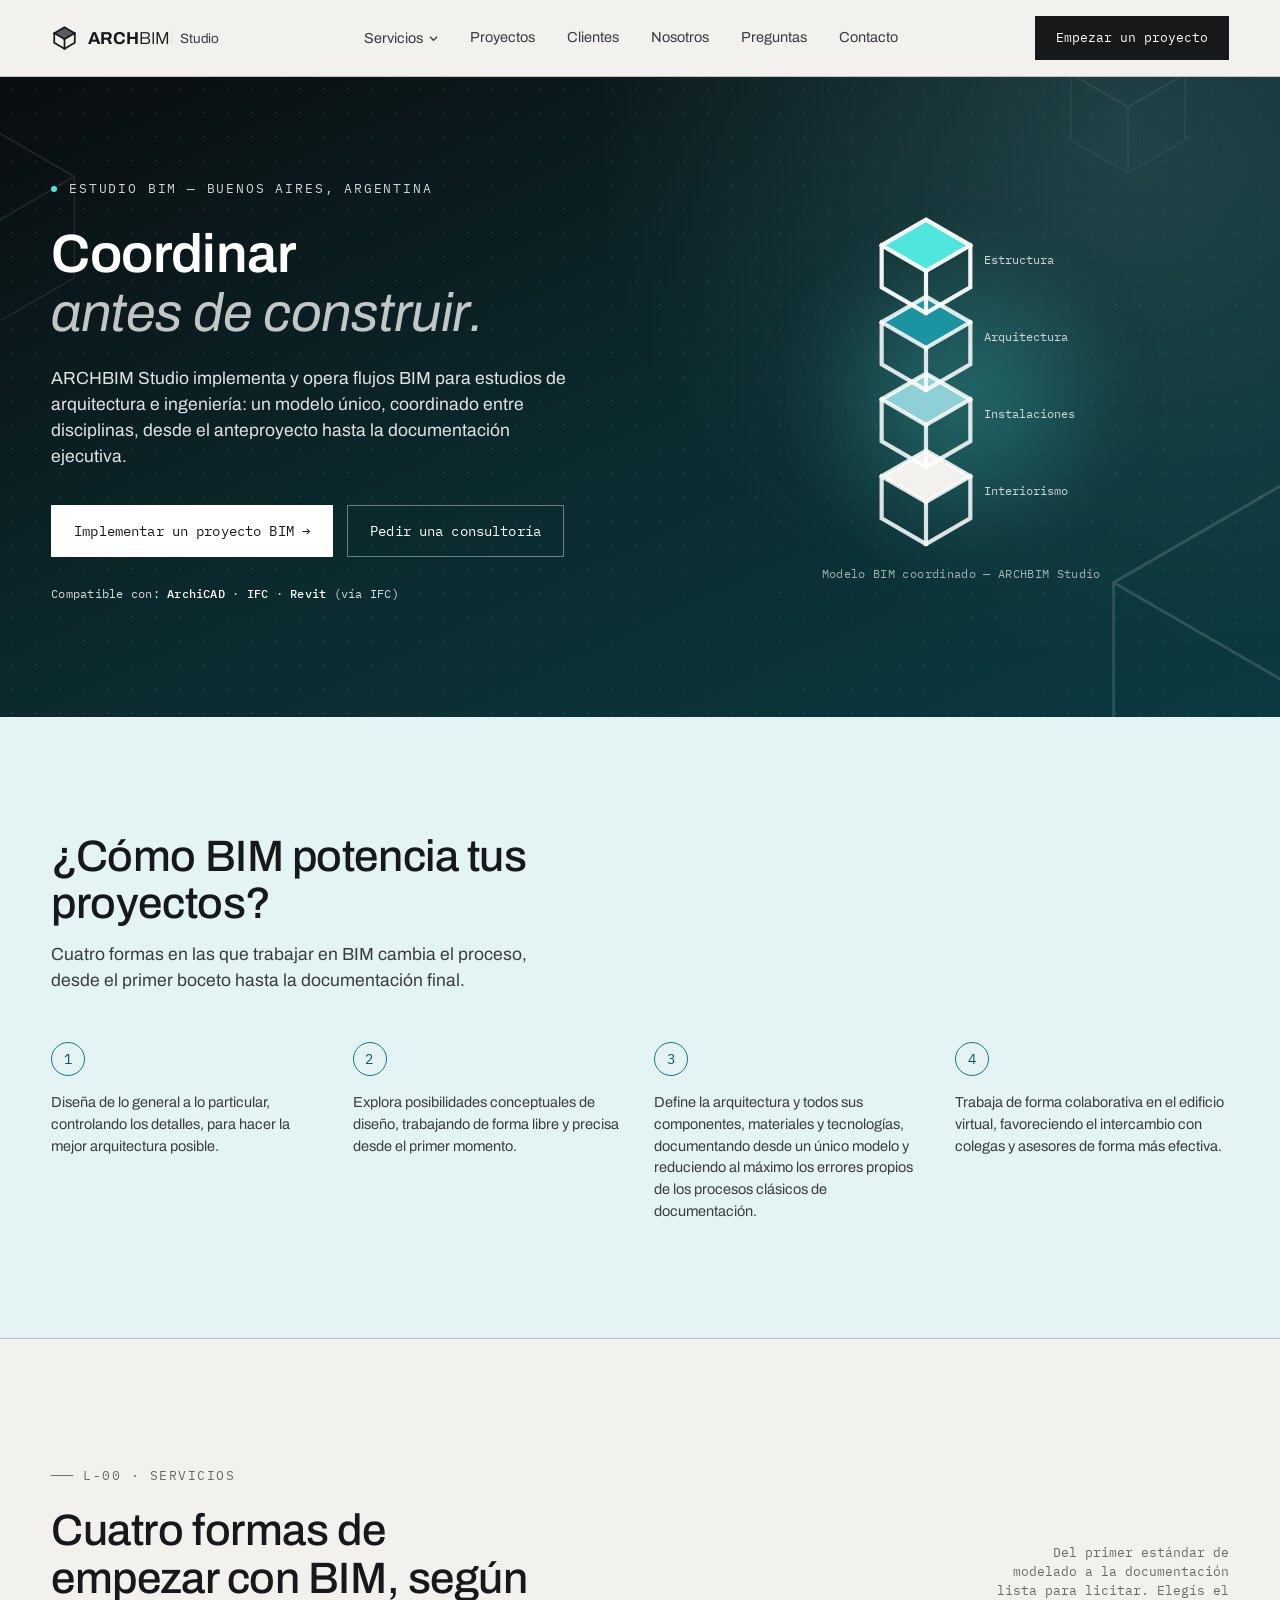
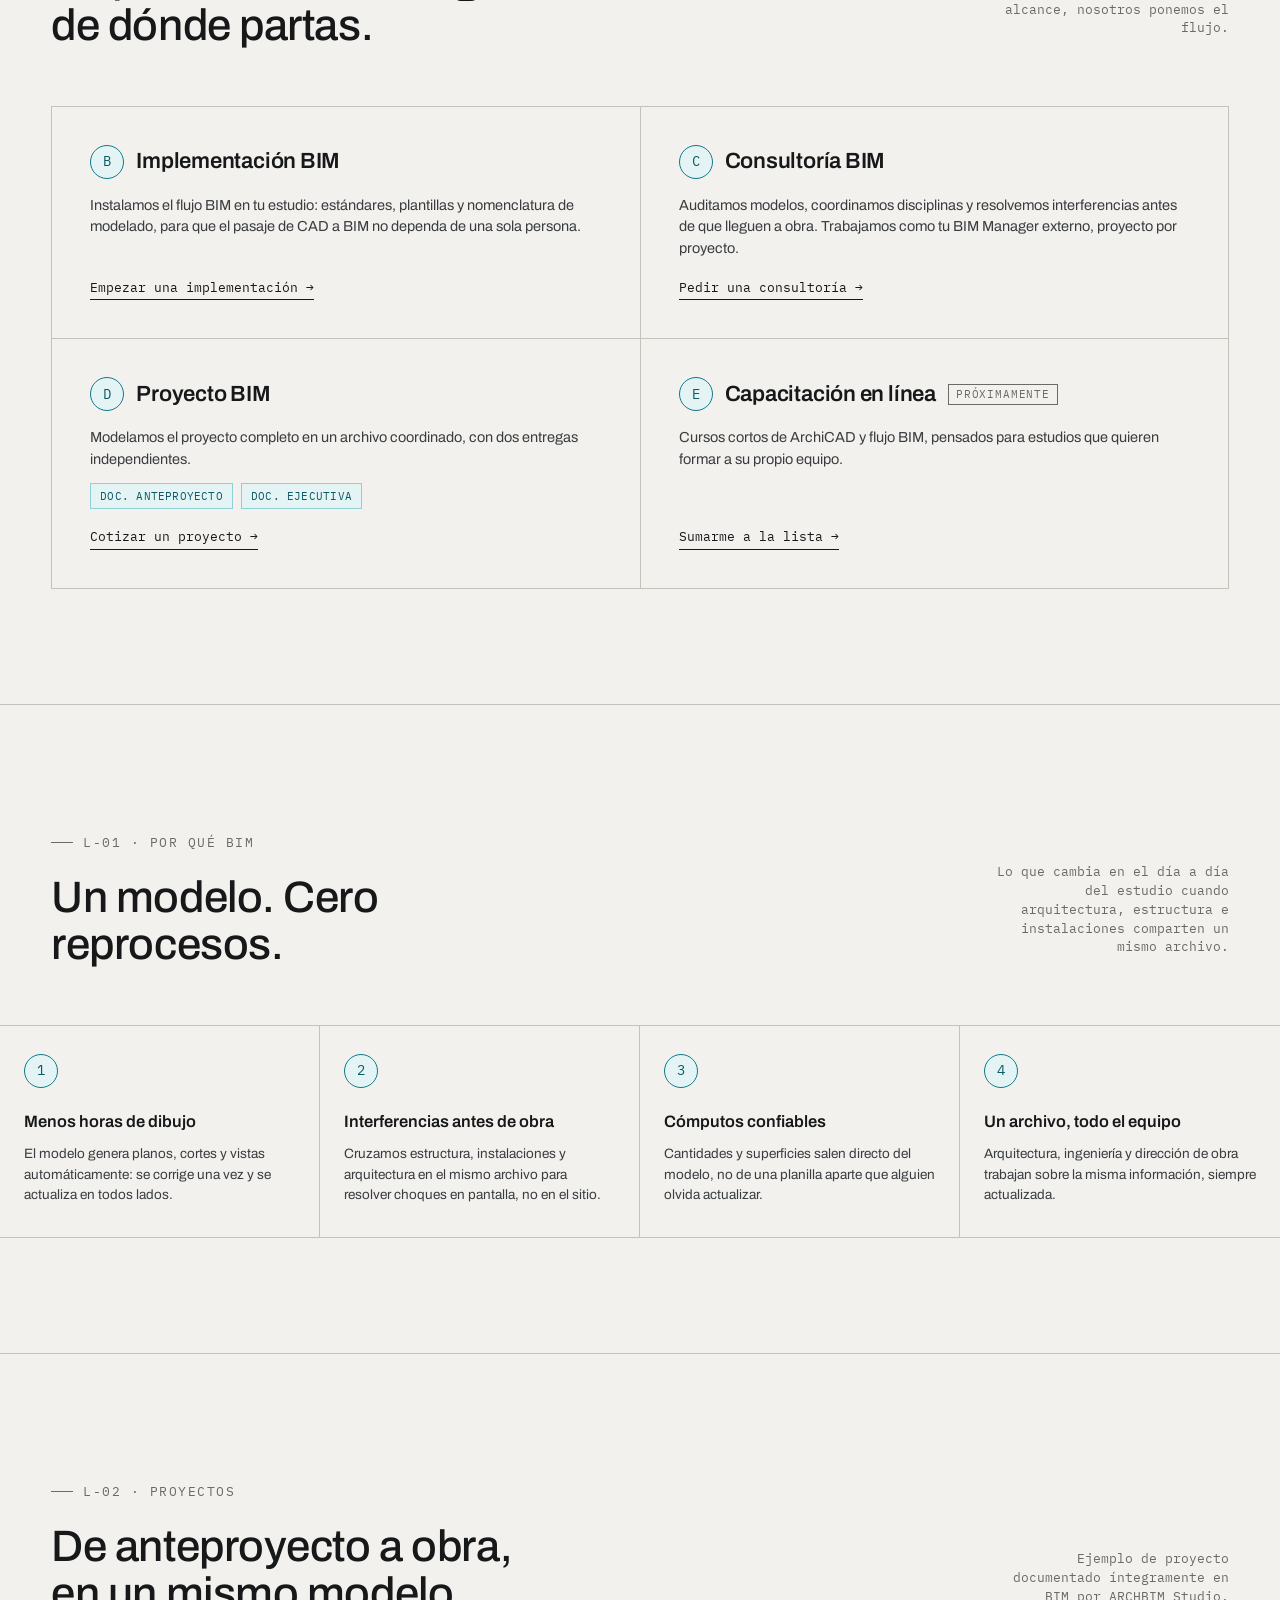
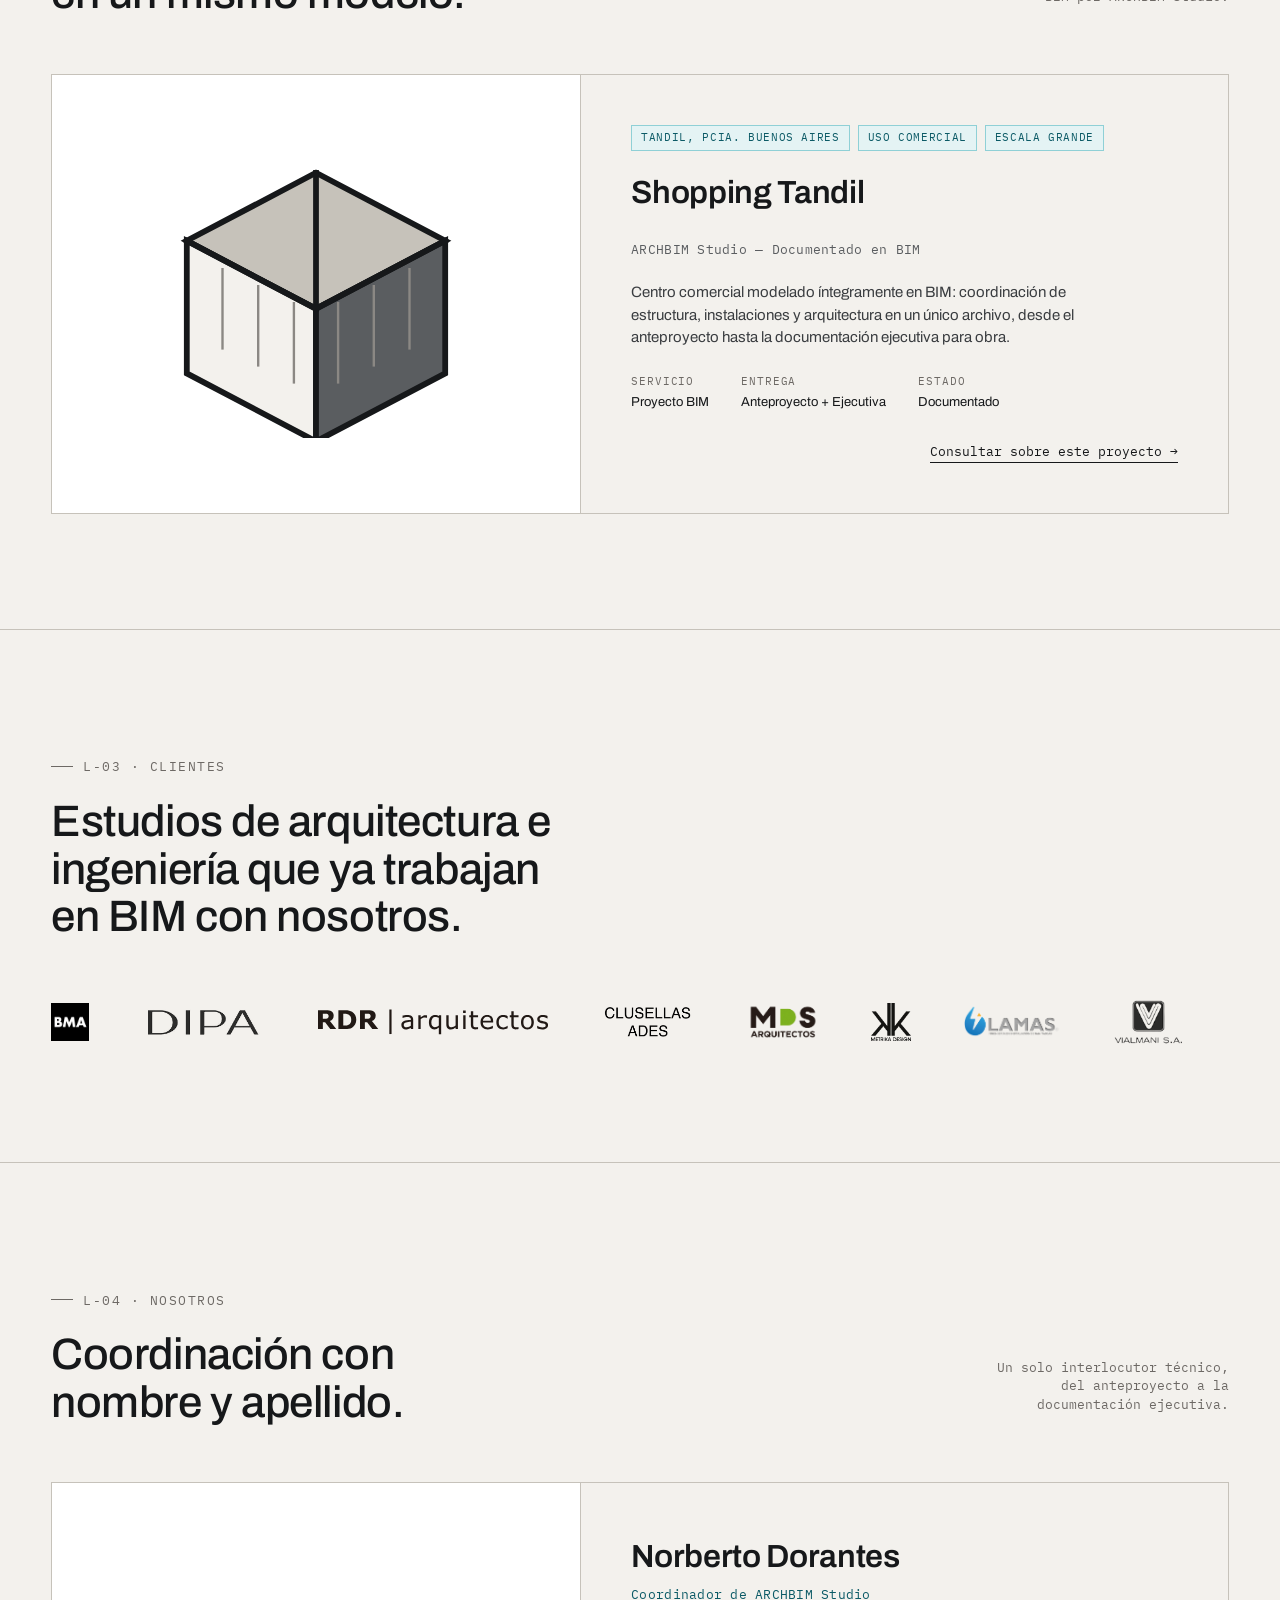
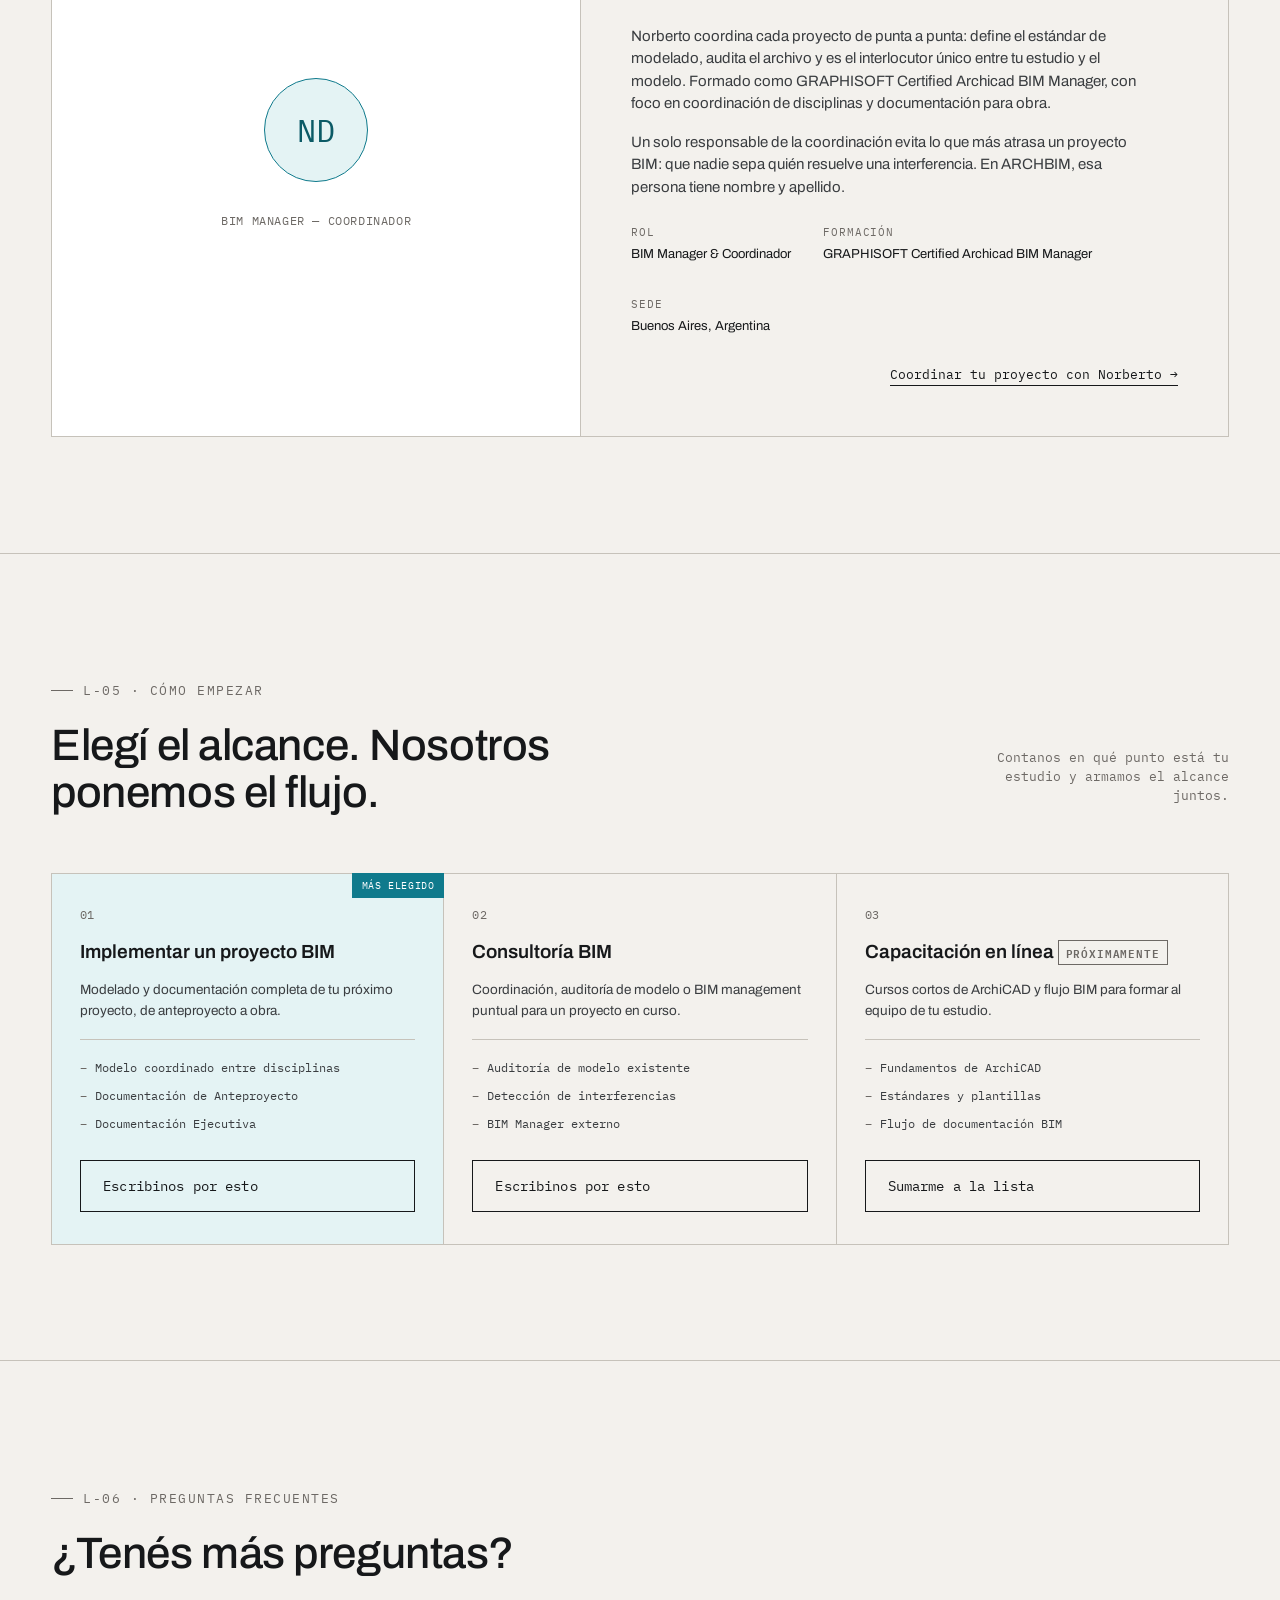
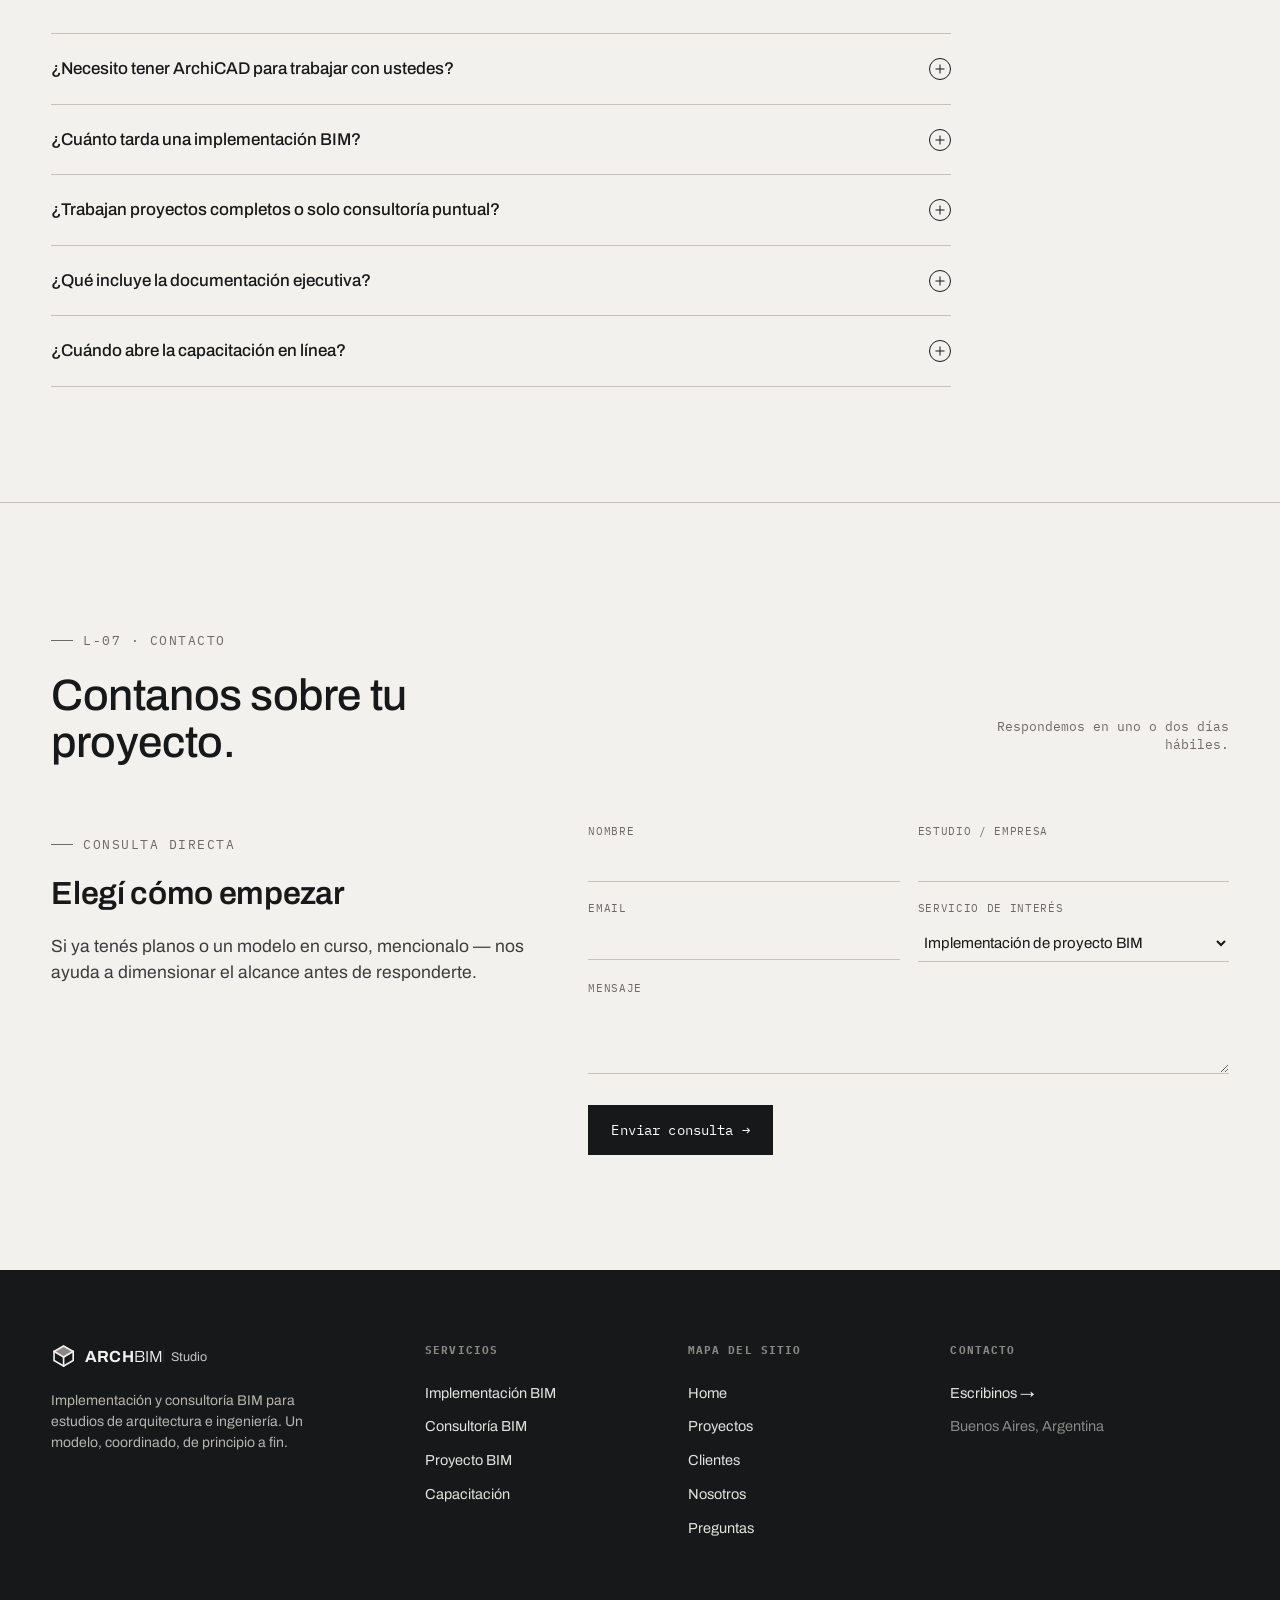
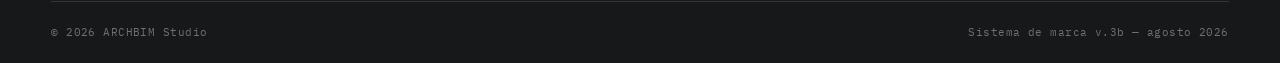
==== commit 8be2b600: "Replace client placeholders with real logos - Add real logos for all 8 clients (BMA, DIPA, RDR, Clus" ====
--- a/index.html
+++ b/index.html
@@ -620,33 +620,19 @@
 
   /* ---------- clientes ---------- */
   .clients{
-    display:grid;
-    grid-template-columns:repeat(2,1fr);
-    border-top:1px solid var(--filete);
-    border-left:1px solid var(--filete);
+    display:flex;
+    flex-wrap:wrap;
+    align-items:center;
+    gap:28px 52px;
   }
   .client{
-    border-right:1px solid var(--filete);
-    border-bottom:1px solid var(--filete);
-    padding:24px 28px;
     display:flex;
-    justify-content:space-between;
     align-items:center;
     gap:16px;
-    transition:background .2s ease;
-  }
-  .client:hover{ background:var(--accent-tint); }
-  .client-id{ display:flex; align-items:center; gap:16px; }
+  }
+  .client-logo{ display:block; max-height:38px; width:auto; }
+  .client-logo-boost{ max-height:50px; }
   .mark-lg{ width:42px; height:42px; font-size:12px; border-radius:8px; }
-  .client .name{ font-size:16.5px; font-weight:500; }
-  .client .loc{
-    font-family:"IBM Plex Mono", monospace;
-    font-size:11.5px;
-    color:var(--metadata);
-    text-transform:uppercase;
-    letter-spacing:.04em;
-    white-space:nowrap;
-  }
 
   /* ---------- planes / como empezar ---------- */
   .plans{
@@ -809,7 +795,6 @@
     .case-art{ border-right:none; border-bottom:1px solid var(--filete); }
     .about-panel{ grid-template-columns:1fr; }
     .about-art{ border-right:none; border-bottom:1px solid var(--filete); }
-    .clients{ grid-template-columns:1fr; }
     .plans{ grid-template-columns:1fr; }
     .form-panel{ grid-template-columns:1fr; }
     .foot-grid{ grid-template-columns:1fr 1fr; gap:32px; }
@@ -818,6 +803,7 @@
   @media (max-width: 600px){
     .benefits{ grid-template-columns:1fr; }
     .potencia-grid{ grid-template-columns:1fr; }
+    .clients{ gap:20px 32px; }
     .benefit{ border-right:none !important; }
     .services-grid{ grid-template-columns:1fr; }
     .service-card{ border-right:none !important; }
@@ -1159,17 +1145,15 @@
         </div>
       </div>
 
-      <p class="sheet-note reveal" style="text-align:left; max-width:60ch; margin:-36px 0 40px;">Todavía no tenemos los isotipos de cada estudio — las marcas de abajo son iniciales provisorias. Si nos pasás sus logos, los reemplazamos.</p>
-
       <div class="clients reveal">
-        <div class="client"><div class="client-id"><span class="mark mark-lg">BMA</span><span class="name">BMA Arquitectos Asociados</span></div></div>
-        <div class="client"><div class="client-id"><span class="mark mark-lg">DP</span><span class="name">DIPA Arquitectos</span></div></div>
-        <div class="client"><div class="client-id"><span class="mark mark-lg">RDR</span><span class="name">RDR Arquitectos</span></div></div>
-        <div class="client"><div class="client-id"><span class="mark mark-lg">EC</span><span class="name">Estudio Clusellas</span></div><span class="loc">Clusellas + Ades</span></div>
-        <div class="client"><div class="client-id"><span class="mark mark-lg">MDS</span><span class="name">MDS Oficina de Arquitectura</span></div></div>
-        <div class="client"><div class="client-id"><span class="mark mark-lg">MK</span><span class="name">Metrika Ltda.</span></div><span class="loc">Miami, FL, USA</span></div>
-        <div class="client"><div class="client-id"><span class="mark mark-lg">LI</span><span class="name">Lamas Ingeniería</span></div></div>
-        <div class="client"><div class="client-id"><span class="mark mark-lg">VM</span><span class="name">Vialmun Ltda. SA</span></div></div>
+        <div class="client"><img class="client-logo" src="logos/logo-bma.jpg" alt="BMA Arquitectos Asociados"></div>
+        <div class="client"><img class="client-logo" src="logos/logo-dipa.png" alt="DIPA Arquitectos"></div>
+        <div class="client"><img class="client-logo" src="logos/logo-rdr.svg" alt="RDR Arquitectos"></div>
+        <div class="client"><img class="client-logo" src="logos/logo-clusellas.png" alt="Estudio Clusellas — Clusellas + Ades"></div>
+        <div class="client"><img class="client-logo" src="logos/logo-mds.png" alt="MDS Oficina de Arquitectura"></div>
+        <div class="client"><img class="client-logo" src="logos/logo-metrika.png" alt="Metrika Ltda. — Miami, FL, USA"></div>
+        <div class="client"><img class="client-logo" src="logos/logo-lamas.png" alt="Lamas Ingeniería"></div>
+        <div class="client"><img class="client-logo client-logo-boost" src="logos/logo-vialmani.png" alt="Vialmani S.A."></div>
       </div>
     </div>
   </section>
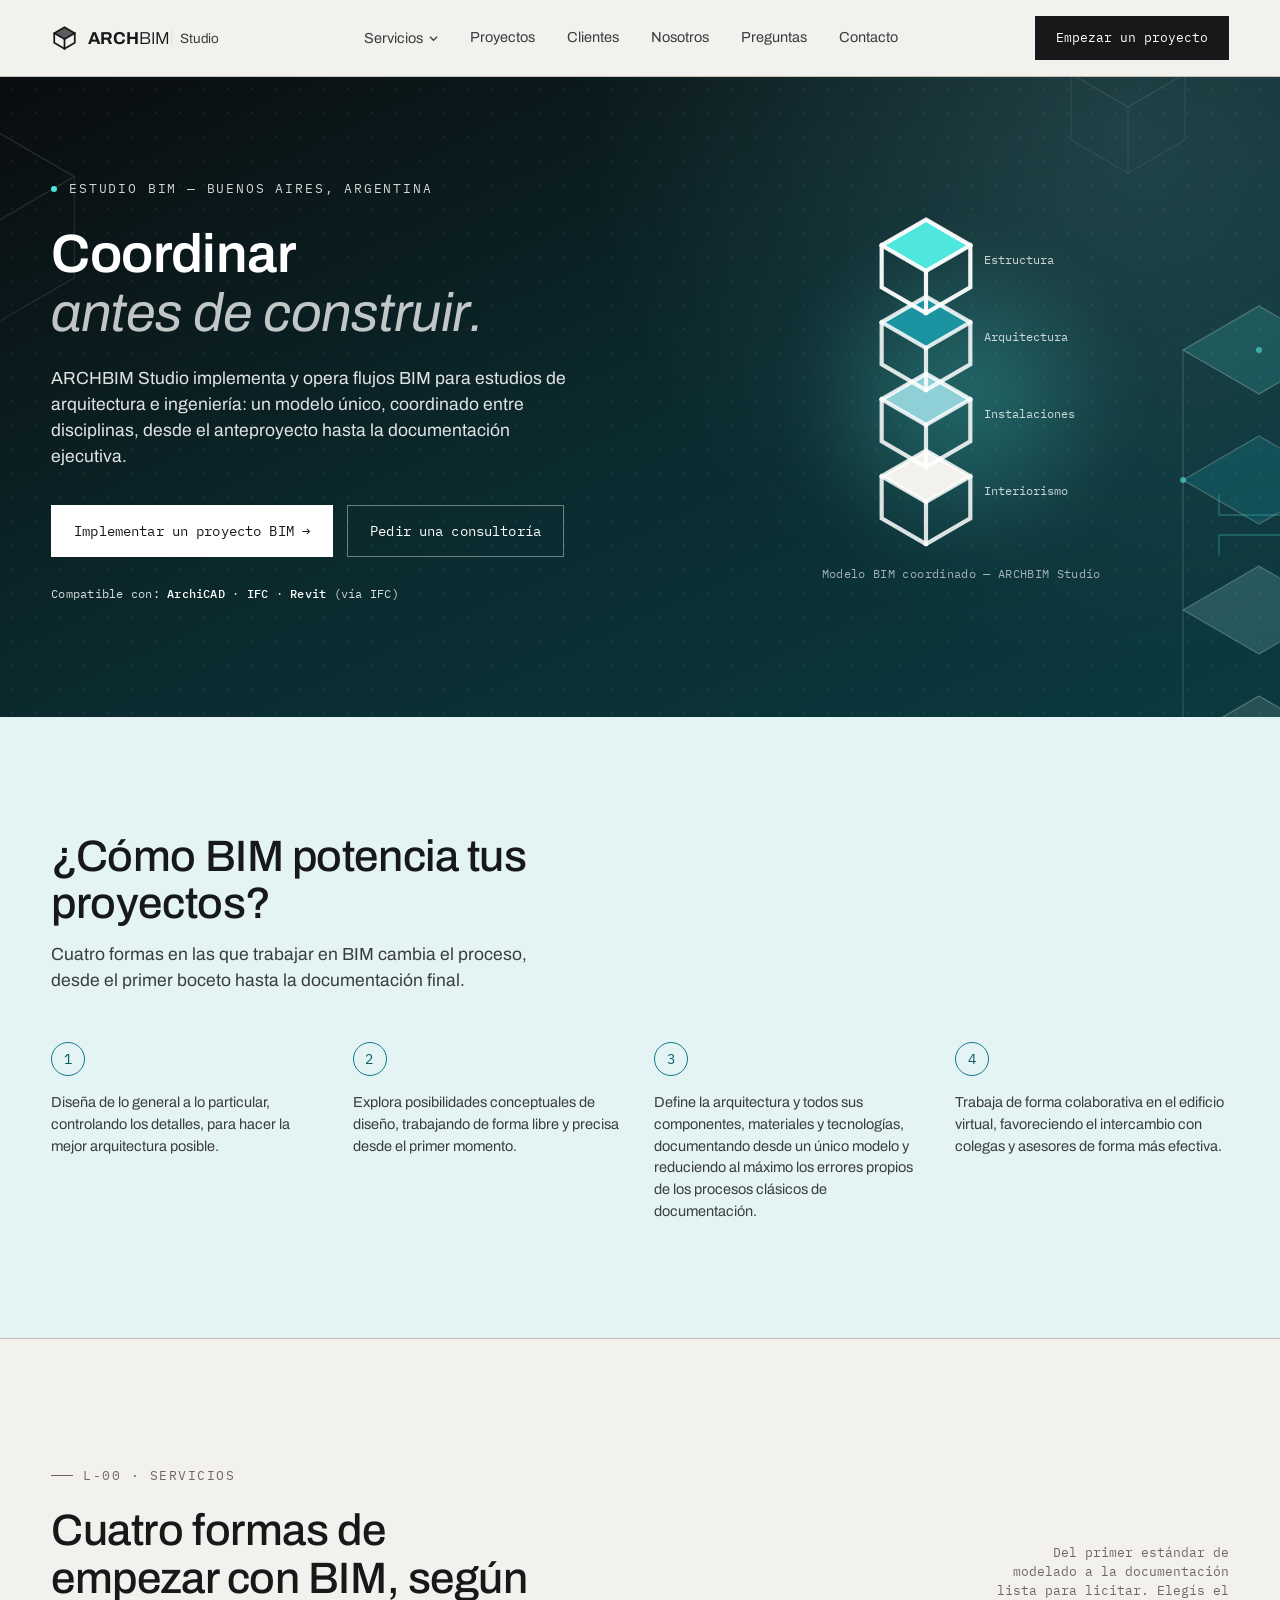
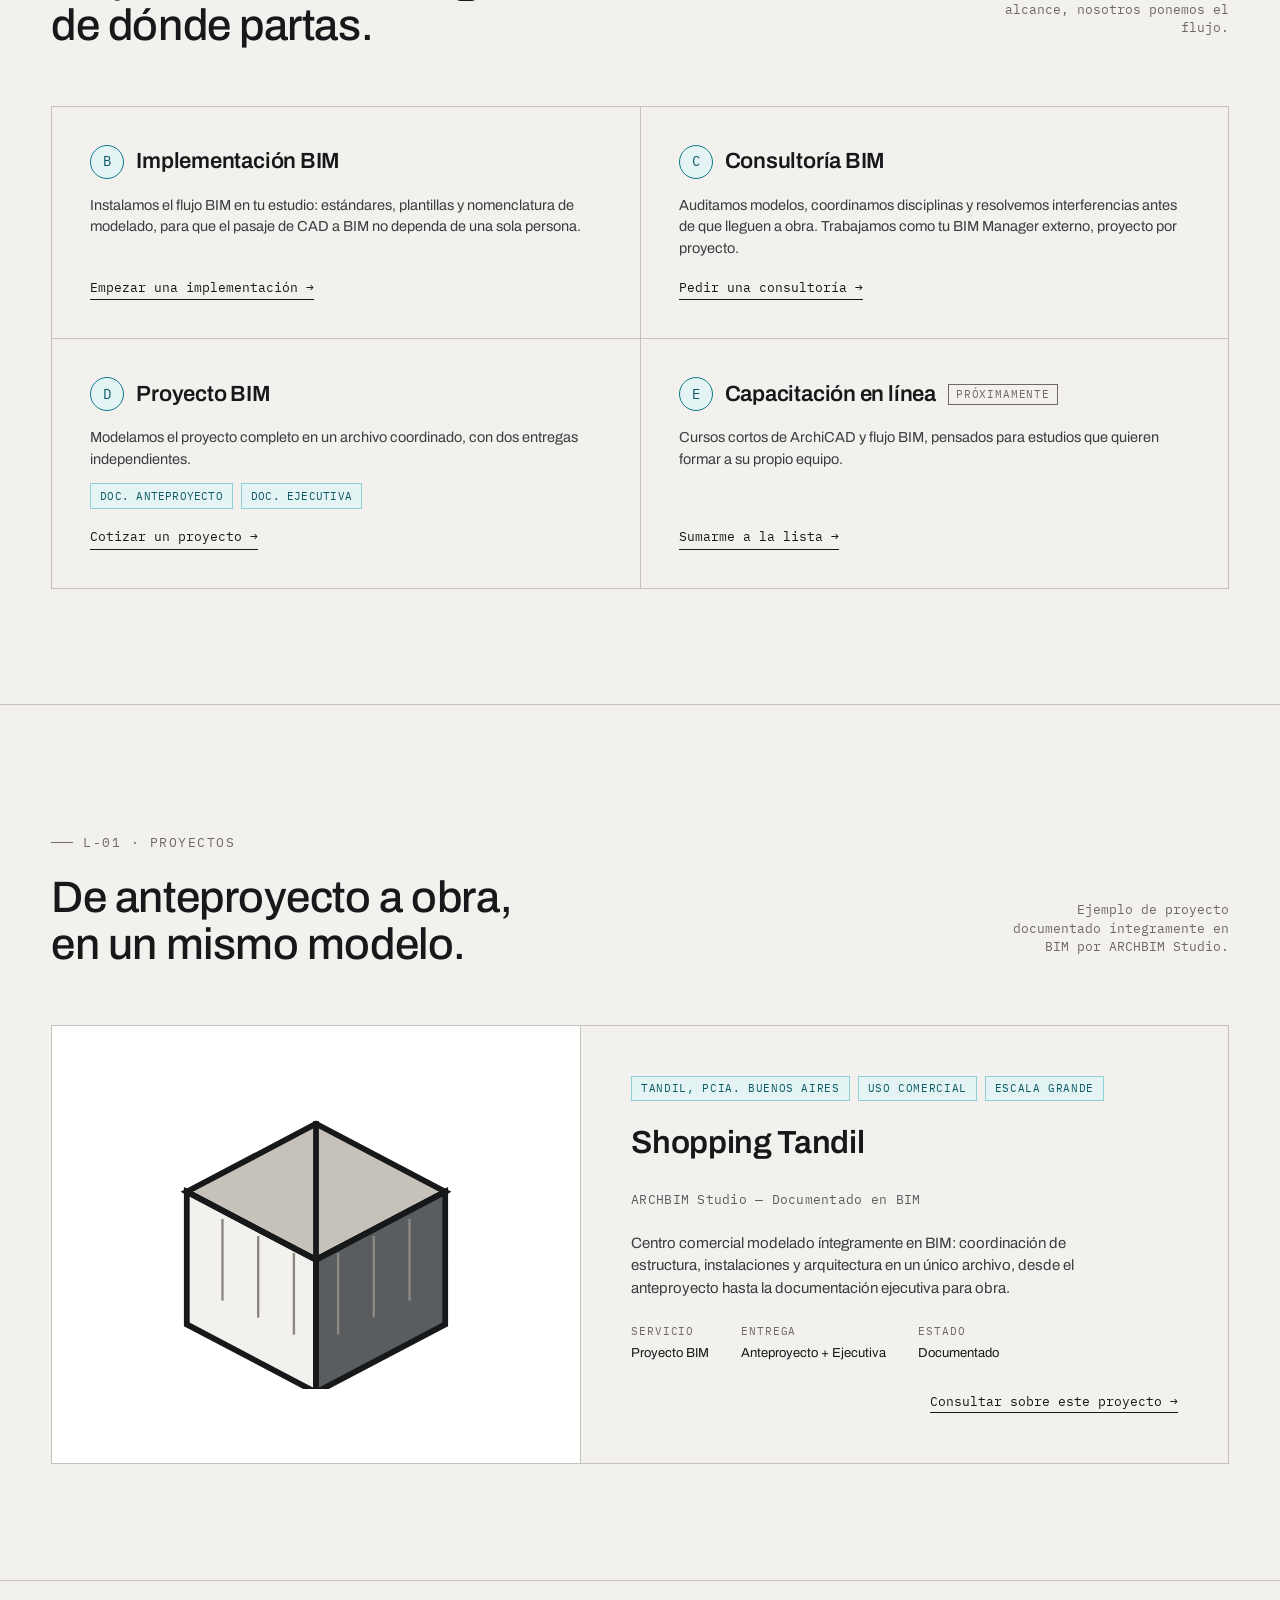
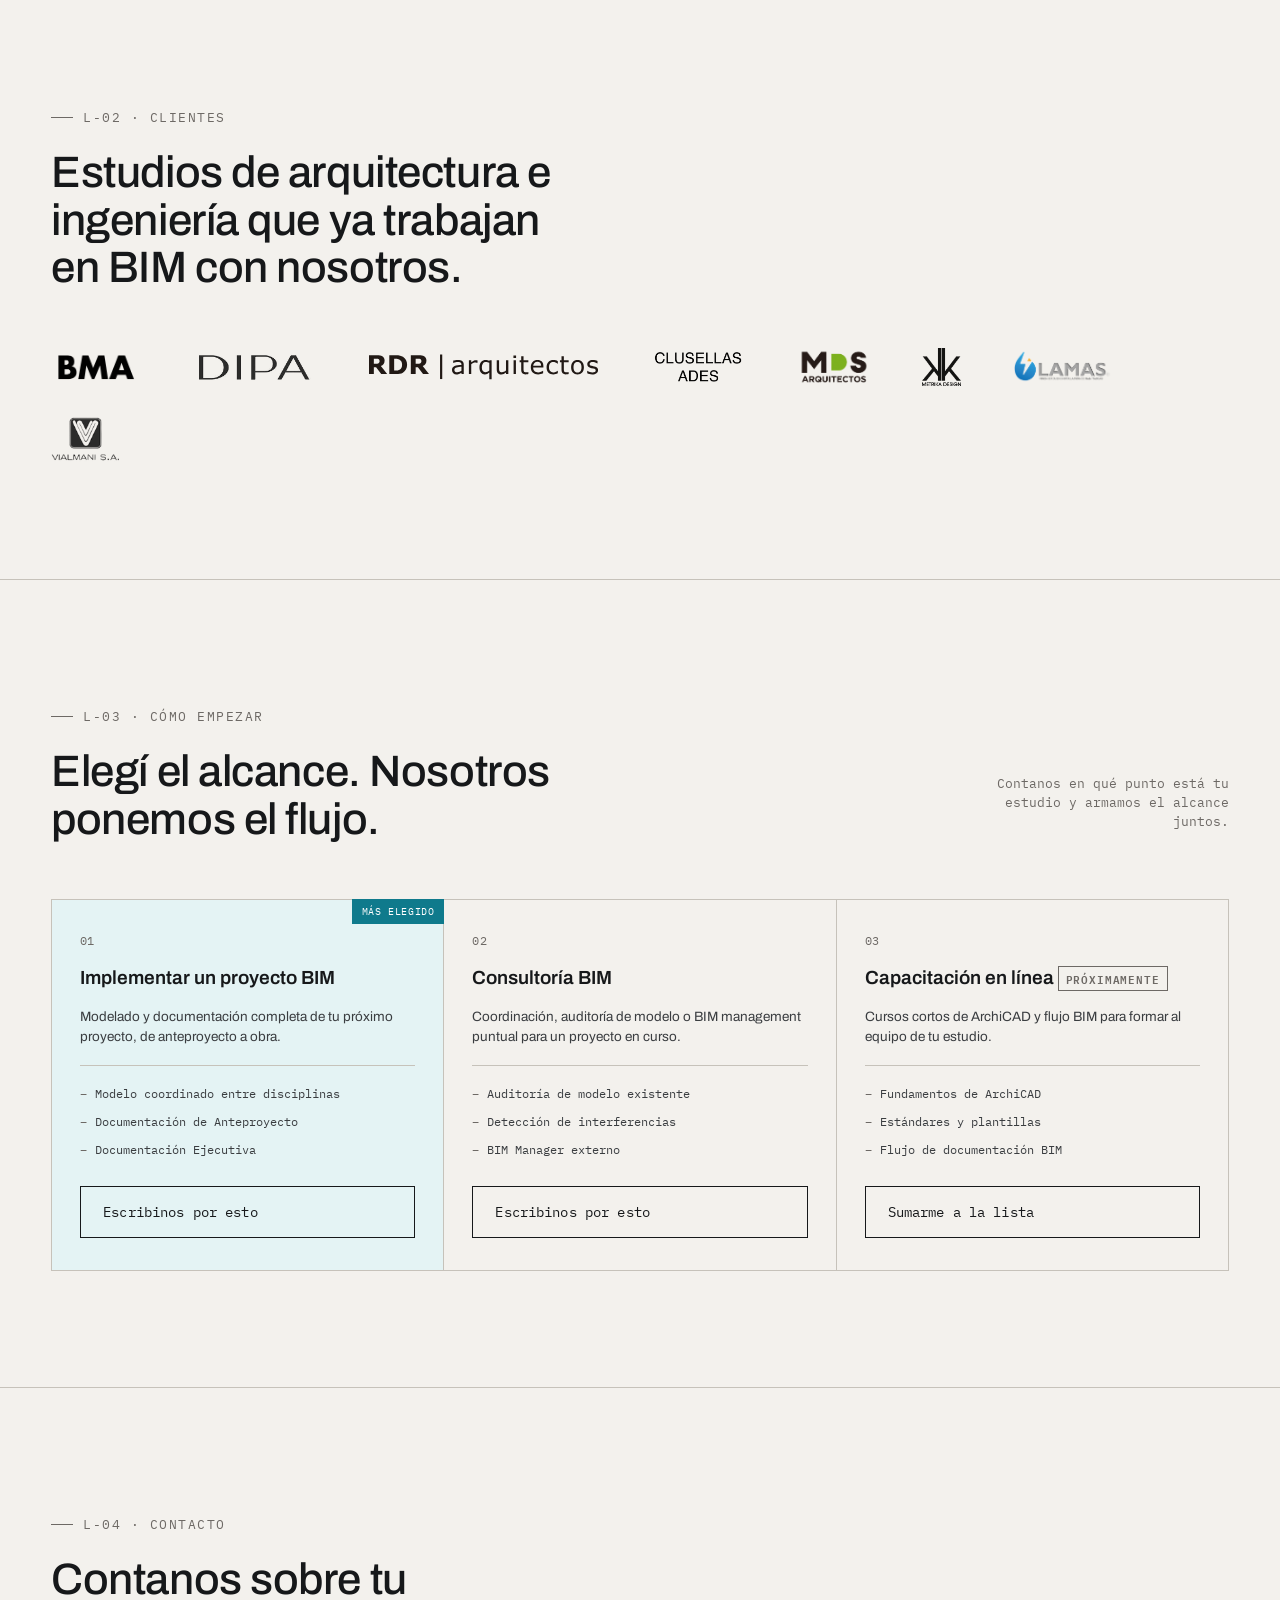
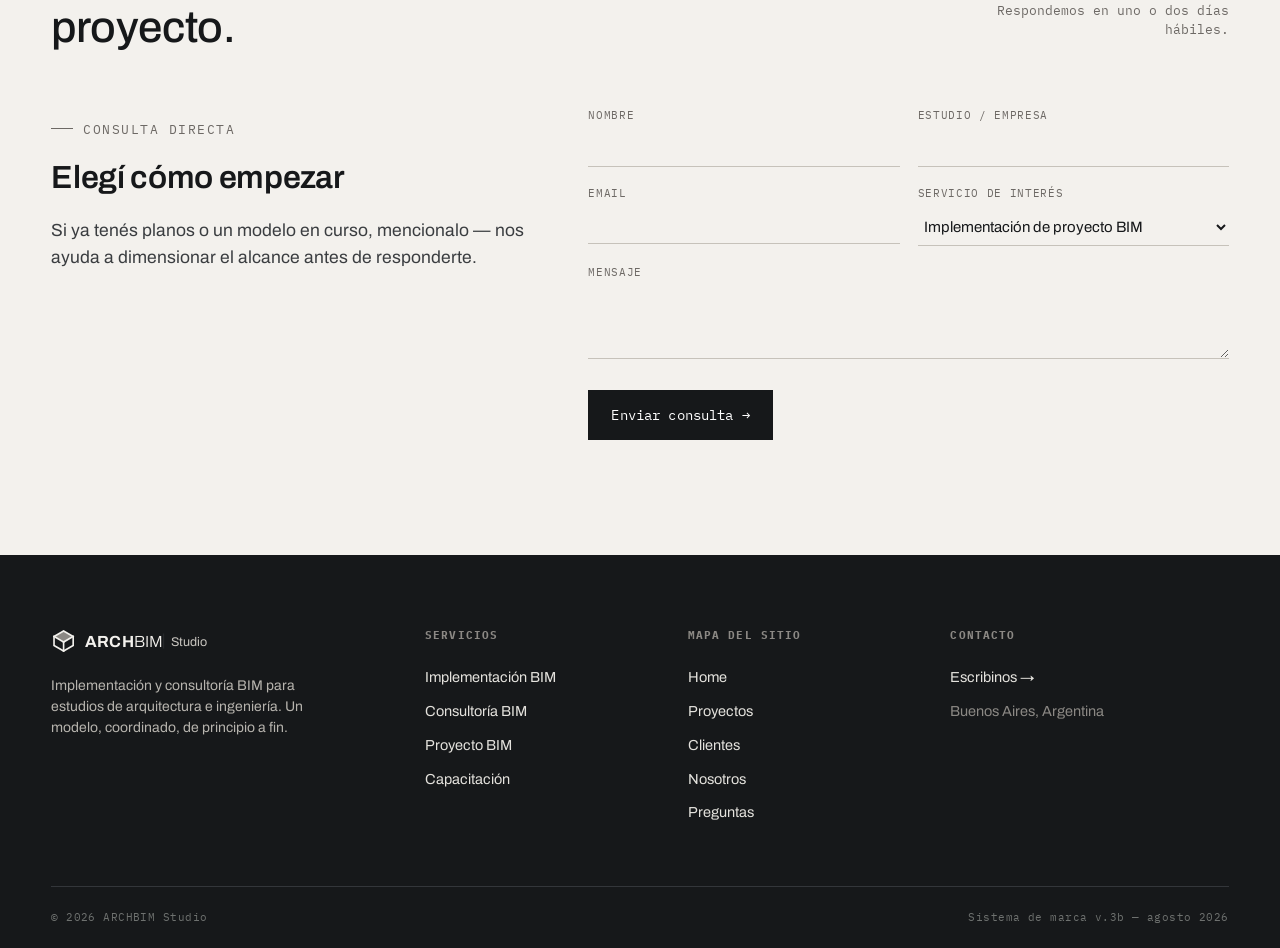
==== commit a3ad98a9: "Split Nosotros/FAQ into standalone pages, fix BMA logo, drop Por qué BIM - Extract shared CSS/JS int" ====
--- a/index.html
+++ b/index.html
@@ -55,763 +55,7 @@
   ]
 }
 </script>
-<style>
-  :root{
-    --ink:#16181A;
-    --descriptor:#3A3D40;
-    --volume:#5A5D60;
-    --metadata:#6D6965;
-    --filete:#C6C2BA;
-    --paper:#F3F1ED;
-    --white:#FFFFFF;
-    --accent:#0F7A8C;
-    --accent-mid:#1C93A0;
-    --accent-light:#8FD0D6;
-    --accent-tint:#E4F3F4;
-    --accent-deep:#0B5A66;
-    --accent-glow:#4FE6DE;
-    --max: 1280px;
-    --pad: clamp(20px, 4vw, 64px);
-  }
-  *{box-sizing:border-box;}
-  html{scroll-behavior:smooth;}
-  body{
-    margin:0;
-    background:var(--paper);
-    color:var(--ink);
-    font-family:"Archivo", sans-serif;
-    font-weight:400;
-    -webkit-font-smoothing:antialiased;
-    line-height:1.5;
-  }
-  img,svg{display:block;max-width:100%;}
-  a{color:inherit;}
-  ul{margin:0;padding:0;}
-  a:focus-visible, button:focus-visible, summary:focus-visible, input:focus-visible, select:focus-visible, textarea:focus-visible{
-    outline:2px solid var(--accent-deep);
-    outline-offset:3px;
-    border-radius:2px;
-  }
-  .hero-panel :focus-visible{ outline-color:var(--accent-glow); }
-  .mono{
-    font-family:"IBM Plex Mono", monospace;
-    letter-spacing:0.02em;
-  }
-  .wrap{
-    max-width:var(--max);
-    margin:0 auto;
-    padding-left:var(--pad);
-    padding-right:var(--pad);
-  }
-  section[id], .service-card[id]{ scroll-margin-top:96px; }
-
-  /* ---------- eyebrow / sheet label ---------- */
-  .sheet-label{
-    display:flex;
-    align-items:center;
-    gap:10px;
-    font-family:"IBM Plex Mono", monospace;
-    font-size:12.5px;
-    letter-spacing:0.12em;
-    text-transform:uppercase;
-    color:var(--metadata);
-    margin-bottom:22px;
-  }
-  .sheet-label::before{
-    content:"";
-    width:22px;
-    height:1px;
-    background:var(--metadata);
-    display:block;
-  }
-
-  /* ---------- grid bubble ---------- */
-  .bubble{
-    width:34px;height:34px;
-    border-radius:50%;
-    border:1.5px solid var(--accent);
-    color:var(--accent-deep);
-    display:flex;align-items:center;justify-content:center;
-    font-family:"IBM Plex Mono", monospace;
-    font-size:14px;
-    flex-shrink:0;
-    background:var(--accent-tint);
-  }
-
-  /* ================= NAV ================= */
-  header{
-    position:sticky; top:0; z-index:50;
-    background:rgba(243,241,237,0.94);
-    backdrop-filter:blur(6px);
-    border-bottom:1px solid var(--filete);
-  }
-  .nav{
-    display:flex;
-    align-items:center;
-    justify-content:space-between;
-    height:76px;
-  }
-  .brand{ display:flex; align-items:center; }
-  .brand svg{ height:30px; width:auto; }
-  nav.links{ display:flex; align-items:center; gap:8px; }
-  nav.links > a{
-    text-decoration:none;
-    font-size:14.5px;
-    color:var(--descriptor);
-    position:relative;
-    padding:10px 12px;
-  }
-  nav.links > a::after{
-    content:"";
-    position:absolute; left:12px; right:12px; bottom:2px;
-    height:1px; background:var(--ink);
-    transform:scaleX(0); transform-origin:left;
-    transition:transform .25s ease;
-  }
-  nav.links > a:hover::after{ transform:scaleX(1); }
-
-  /* ---------- servicios dropdown ---------- */
-  .has-dropdown{ position:relative; }
-  .dropdown-btn{
-    font-family:"Archivo", sans-serif;
-    font-size:14.5px;
-    color:var(--descriptor);
-    background:none; border:none; cursor:pointer;
-    padding:10px 12px;
-    display:flex; align-items:center; gap:6px;
-  }
-  .dropdown-btn svg{ width:9px; height:9px; transition:transform .2s ease; }
-  .has-dropdown.open .dropdown-btn svg{ transform:rotate(180deg); }
-  .dropdown-panel{
-    position:absolute;
-    top:100%; left:50%;
-    transform:translate(-50%,-6px);
-    width:420px;
-    background:var(--white);
-    border:1px solid var(--filete);
-    box-shadow:0 18px 40px rgba(22,24,26,0.10);
-    padding:10px;
-    display:grid;
-    grid-template-columns:1fr 1fr;
-    gap:2px;
-    opacity:0; visibility:hidden;
-    transition:opacity .18s ease, transform .18s ease, visibility .18s;
-    z-index:60;
-  }
-  .has-dropdown.open .dropdown-panel,
-  .has-dropdown:hover .dropdown-panel{
-    opacity:1; visibility:visible; transform:translate(-50%,0);
-  }
-  .dropdown-item{
-    display:flex; flex-direction:column; gap:4px;
-    padding:14px 14px;
-    text-decoration:none;
-    border-radius:2px;
-  }
-  .dropdown-item:hover{ background:var(--accent-tint); }
-  .dropdown-item .dtitle{
-    display:flex; align-items:center; gap:8px;
-    font-size:14px; font-weight:600; color:var(--ink);
-  }
-  .dropdown-item .dtitle .bubble{ width:22px;height:22px;font-size:11px; }
-  .dropdown-item .ddesc{ font-size:12px; color:var(--metadata); padding-left:30px; }
-  .dropdown-foot{
-    grid-column:1 / -1;
-    border-top:1px solid var(--filete);
-    margin-top:6px; padding-top:10px;
-    text-align:right;
-  }
-  .dropdown-foot a{
-    font-family:"IBM Plex Mono", monospace;
-    font-size:12px;
-    text-decoration:none;
-    color:var(--accent-deep);
-  }
-
-  .nav-cta{
-    font-family:"IBM Plex Mono", monospace;
-    font-size:13px;
-    text-decoration:none;
-    color:var(--white);
-    background:var(--ink);
-    padding:11px 20px;
-    border:1px solid var(--ink);
-    white-space:nowrap;
-  }
-  .nav-cta:hover{ background:var(--accent-deep); border-color:var(--accent-deep); }
-  .burger{
-    display:none;
-    flex-direction:column;
-    gap:5px;
-    background:none;border:none;cursor:pointer;
-    padding:8px;
-  }
-  .burger span{ width:22px; height:1.5px; background:var(--ink); display:block; }
-  .mobile-panel{
-    display:none;
-    flex-direction:column;
-    padding:8px var(--pad) 28px;
-    border-bottom:1px solid var(--filete);
-    background:var(--paper);
-  }
-  .mobile-panel a{
-    color:var(--ink);
-    text-decoration:none;
-    padding:14px 0;
-    border-bottom:1px solid var(--filete);
-    font-size:15px;
-  }
-  .mobile-panel a.sub{ padding-left:16px; font-size:14px; color:var(--descriptor); }
-  .mobile-panel a:last-child{ border-bottom:none; }
-  body.nav-open .mobile-panel{ display:flex; }
-
-  /* ================= HERO ================= */
-  .hero-panel{
-    position:relative;
-    overflow:hidden;
-    background:
-      radial-gradient(circle at 88% 8%, rgba(143,208,214,0.16), transparent 42%),
-      linear-gradient(155deg, #0A0C0E 0%, #0B2A2E 52%, #0A3A40 100%);
-    padding:clamp(56px,8vw,104px) 0;
-  }
-  .hero-atmosphere{
-    position:absolute; inset:0;
-    z-index:0;
-    pointer-events:none;
-    background-image:radial-gradient(rgba(255,255,255,0.055) 1px, transparent 1px);
-    background-size:24px 24px;
-    animation:gridDrift 60s linear infinite;
-  }
-  .atmo-hex{ position:absolute; }
-  .hex-a{ right:-20%; bottom:-30%; width:56%; max-width:480px; height:auto; opacity:0.14; animation:floatA 22s ease-in-out infinite; }
-  .hex-b{ left:-10%; top:4%; width:30%; max-width:230px; height:auto; opacity:0.09; animation:floatB 28s ease-in-out infinite; }
-  .hex-c{ right:6%; top:-8%; width:19%; max-width:150px; height:auto; opacity:0.11; animation:floatC 34s ease-in-out infinite; }
-  @keyframes gridDrift{ from{ background-position:0 0; } to{ background-position:240px 240px; } }
-  @keyframes floatA{ 0%,100%{ transform:translate(0,0) rotate(0deg); } 50%{ transform:translate(-14px,10px) rotate(3deg); } }
-  @keyframes floatB{ 0%,100%{ transform:translate(0,0) rotate(0deg); } 50%{ transform:translate(11px,-13px) rotate(-4deg); } }
-  @keyframes floatC{ 0%,100%{ transform:translate(0,0) rotate(0deg); } 50%{ transform:translate(-9px,9px) rotate(4deg); } }
-  .hero-grid{
-    position:relative;
-    z-index:1;
-    display:grid;
-    grid-template-columns:1.05fr 0.95fr;
-    gap:clamp(28px,4vw,56px);
-    align-items:center;
-  }
-  .eyebrow{
-    font-family:"IBM Plex Mono", monospace;
-    font-size:13px;
-    letter-spacing:0.14em;
-    text-transform:uppercase;
-    color:var(--metadata);
-    margin:0 0 26px;
-    display:flex; align-items:center; gap:12px;
-  }
-  .eyebrow .dot{ width:6px;height:6px;border-radius:50%;background:var(--volume); }
-  .hero-panel .eyebrow{ color:rgba(255,255,255,0.82); }
-  .hero-panel .eyebrow .dot{ background:var(--accent-glow); }
-  h1.headline{
-    font-size:clamp(36px, 4.6vw, 54px);
-    line-height:1.1;
-    letter-spacing:-0.01em;
-    margin:0 0 22px;
-  }
-  h1.headline .w{ font-weight:600; }
-  h1.headline .l{ display:block; font-weight:400; font-style:italic; color:var(--descriptor); }
-  .hero-panel h1.headline{ color:var(--white); }
-  .hero-panel h1.headline .w{ color:var(--white); }
-  .hero-panel h1.headline .l{ color:rgba(255,255,255,0.75); }
-  .lede{
-    font-size:clamp(15.5px, 1.4vw, 17.5px);
-    color:var(--descriptor);
-    max-width:52ch;
-    margin:0 0 34px;
-  }
-  .hero-panel .lede{ color:rgba(255,255,255,0.88); }
-  .cta-row{
-    display:flex;
-    flex-wrap:wrap;
-    gap:14px;
-    align-items:center;
-    margin-bottom:28px;
-  }
-  .btn{
-    font-family:"IBM Plex Mono", monospace;
-    font-size:13.5px;
-    letter-spacing:0.01em;
-    text-decoration:none;
-    padding:15px 22px;
-    display:inline-flex;
-    align-items:center;
-    gap:10px;
-    border:1px solid var(--ink);
-    transition:background .2s ease, color .2s ease, opacity .2s ease, border-color .2s ease;
-    cursor:pointer;
-  }
-  .btn-primary{ background:var(--ink); color:var(--white); border-color:var(--ink); }
-  .btn-primary:hover{ background:var(--accent-deep); border-color:var(--accent-deep); }
-  .btn-outline{ background:transparent; color:var(--ink); }
-  .btn-outline:hover{ background:var(--ink); color:var(--white); }
-  .hero-panel .btn-primary{ background:var(--white); color:var(--ink); border-color:var(--white); }
-  .hero-panel .btn-primary:hover{ background:var(--accent-glow); border-color:var(--accent-glow); color:var(--ink); }
-  .hero-panel .btn-outline{ color:var(--white); border-color:rgba(255,255,255,0.4); }
-  .hero-panel .btn-outline:hover{ background:rgba(255,255,255,0.1); color:var(--white); border-color:rgba(255,255,255,0.7); }
-  .compat-row{
-    font-family:"IBM Plex Mono", monospace;
-    font-size:12px;
-    color:rgba(255,255,255,0.84);
-    letter-spacing:.02em;
-  }
-  .compat-row b{ color:#fff; font-weight:500; }
-  .badge{
-    font-family:"IBM Plex Mono", monospace;
-    font-size:10.5px;
-    letter-spacing:0.08em;
-    text-transform:uppercase;
-    background:var(--paper);
-    border:1px solid var(--metadata);
-    color:var(--metadata);
-    padding:2px 7px;
-  }
-
-  /* ---------- hero visual ---------- */
-  .hero-visual{
-    position:relative;
-    display:flex;
-    flex-direction:column;
-    align-items:center;
-    justify-content:center;
-    padding:clamp(12px,2vw,20px);
-  }
-  .hero-visual::before{
-    content:"";
-    position:absolute;
-    width:min(340px,80%); aspect-ratio:1;
-    background:radial-gradient(circle, rgba(79,230,222,0.30), transparent 68%);
-    filter:blur(30px);
-    z-index:-1;
-  }
-  .hero-visual svg{ width:100%; max-width:280px; height:auto; overflow:visible; }
-  .hero-caption{
-    margin-top:14px;
-    font-size:11.5px;
-    color:rgba(255,255,255,0.62);
-    letter-spacing:.03em;
-  }
-  .node-label{ font-family:"IBM Plex Mono", monospace; font-size:10.5px; fill:rgba(255,255,255,0.78); }
-  .lvl{ opacity:0; transform:translateY(16px); transition:opacity .7s ease, transform .7s ease; }
-  .hero-visual.in-view .lvl{ opacity:1; transform:translateY(0); }
-  .hero-visual.in-view .n0{ transition-delay:.05s; }
-  .hero-visual.in-view .n1{ transition-delay:.18s; }
-  .hero-visual.in-view .n2{ transition-delay:.31s; }
-  .hero-visual.in-view .n3{ transition-delay:.44s; }
-
-  /* ---------- client monogram marks (placeholder — no real logo files supplied) ---------- */
-  .mark{
-    flex-shrink:0;
-    display:flex; align-items:center; justify-content:center;
-    width:30px; height:30px;
-    border:1px solid var(--filete);
-    border-radius:6px;
-    background:var(--white);
-    font-family:"IBM Plex Mono", monospace;
-    font-weight:500;
-    font-size:8.5px;
-    letter-spacing:0;
-    padding:0 2px;
-    color:var(--accent-deep);
-  }
-
-  /* ================= SECTION GENERIC ================= */
-  section.sheet{ padding:clamp(64px,9vw,120px) 0; }
-  section.sheet + section.sheet{ border-top:1px solid var(--filete); }
-  .sheet-head{
-    display:flex;
-    justify-content:space-between;
-    align-items:flex-end;
-    gap:40px;
-    margin-bottom:56px;
-    flex-wrap:wrap;
-  }
-  .sheet-head h2{
-    font-size:clamp(28px,3.6vw,44px);
-    line-height:1.08;
-    letter-spacing:-0.01em;
-    margin:0;
-    max-width:20ch;
-    font-weight:500;
-  }
-  .sheet-note{
-    font-family:"IBM Plex Mono", monospace;
-    font-size:12.5px;
-    color:var(--metadata);
-    max-width:30ch;
-    text-align:right;
-  }
-
-  /* ---------- services grid ---------- */
-  .services-grid{
-    display:grid;
-    grid-template-columns:repeat(2,1fr);
-    border-top:1px solid var(--filete);
-    border-left:1px solid var(--filete);
-  }
-  .service-card{
-    border-right:1px solid var(--filete);
-    border-bottom:1px solid var(--filete);
-    padding:clamp(26px,3vw,38px);
-    display:flex;
-    flex-direction:column;
-  }
-  .service-card .top-row{ display:flex; align-items:center; gap:12px; margin-bottom:16px; flex-wrap:wrap; }
-  .service-card h3{ font-size:clamp(18px,1.9vw,22px); font-weight:600; margin:0; letter-spacing:-0.01em; }
-  .service-card p{ font-size:14.5px; color:var(--descriptor); margin:0 0 18px; flex-grow:1; }
-  .service-card .tag-row{ display:flex; gap:8px; flex-wrap:wrap; margin:-6px 0 18px; }
-  .service-card .tag{
-    font-family:"IBM Plex Mono", monospace;
-    font-size:11px; letter-spacing:.02em;
-    color:var(--accent-deep);
-    background:var(--accent-tint);
-    border:1px solid var(--accent-light);
-    padding:4px 9px;
-  }
-  .service-card .alt-link{ margin-top:auto; align-self:flex-start; }
-  .alt-link{
-    font-family:"IBM Plex Mono", monospace;
-    font-size:13px;
-    text-decoration:none;
-    color:var(--ink);
-    border-bottom:1px solid var(--ink);
-    padding-bottom:2px;
-    transition:color .2s ease, border-color .2s ease;
-  }
-  .alt-link:hover{ color:var(--accent-deep); border-color:var(--accent-deep); }
-
-  /* ---------- benefits grid ---------- */
-  .benefits{
-    display:grid;
-    grid-template-columns:repeat(4,1fr);
-    gap:0;
-    border-top:1px solid var(--filete);
-  }
-  .benefit{
-    border-right:1px solid var(--filete);
-    border-bottom:1px solid var(--filete);
-    padding:28px 24px 32px;
-  }
-  .benefit:last-child{ border-right:none; }
-  .benefit .bubble{ margin-bottom:22px; }
-  .benefit h4{ font-size:16.5px; font-weight:600; margin:0 0 10px; }
-  .benefit p{ font-size:13.5px; color:var(--descriptor); margin:0; }
-
-  /* ---------- cómo bim potencia tus proyectos ---------- */
-  .potencia-band{ background:var(--accent-tint); }
-  .potencia-head{ max-width:58ch; margin-bottom:48px; }
-  .potencia-head h2{ font-size:clamp(28px,3.6vw,44px); line-height:1.08; letter-spacing:-0.01em; margin:0 0 14px; font-weight:500; }
-  .potencia-head p{ margin:0; font-size:clamp(15.5px,1.4vw,17.5px); color:var(--descriptor); max-width:56ch; }
-  .potencia-grid{ display:grid; grid-template-columns:repeat(4,1fr); gap:28px; }
-  .potencia-item{ display:flex; flex-direction:column; gap:16px; }
-  .potencia-item p{ font-size:14.5px; color:var(--descriptor); margin:0; }
-
-  /* ---------- proyectos ---------- */
-  .case{
-    display:grid;
-    grid-template-columns:0.9fr 1.1fr;
-    gap:0;
-    border:1px solid var(--filete);
-  }
-  .case-art{
-    background:var(--white);
-    padding:clamp(28px,4vw,50px);
-    display:flex;
-    align-items:center;
-    justify-content:center;
-    border-right:1px solid var(--filete);
-  }
-  .case-art svg{ width:100%; max-width:340px; height:auto; }
-  .case-body{
-    padding:clamp(28px,4vw,50px);
-    display:flex;
-    flex-direction:column;
-    justify-content:center;
-  }
-  .tags{ display:flex; flex-wrap:wrap; gap:8px; margin-bottom:18px; }
-  .tag{
-    font-family:"IBM Plex Mono", monospace;
-    font-size:10.5px;
-    letter-spacing:.06em;
-    text-transform:uppercase;
-    border:1px solid var(--accent-light);
-    background:var(--accent-tint);
-    color:var(--accent-deep);
-    padding:4px 9px;
-  }
-  .case-body h3{
-    font-size:clamp(24px,3vw,32px);
-    letter-spacing:-0.01em;
-    margin:0 0 10px;
-    font-weight:600;
-  }
-  .case-loc{
-    font-family:"IBM Plex Mono", monospace;
-    font-size:13px;
-    color:var(--volume);
-    margin-bottom:22px;
-  }
-  .case-body p.desc{ color:var(--descriptor); font-size:15px; max-width:52ch; margin:0 0 24px; }
-  .case-meta{ display:flex; gap:32px; flex-wrap:wrap; margin-bottom:26px; }
-  .case-meta div{ font-size:13px; }
-  .case-meta .k{ font-family:"IBM Plex Mono", monospace; color:var(--metadata); font-size:11px; text-transform:uppercase; letter-spacing:.08em; margin-bottom:4px; }
-  .case-cta{ text-align:right; }
-
-  /* ---------- nosotros ---------- */
-  .about-panel{
-    display:grid;
-    grid-template-columns:0.9fr 1.1fr;
-    gap:0;
-    border:1px solid var(--filete);
-  }
-  .about-art{
-    background:var(--white);
-    padding:clamp(28px,4vw,50px);
-    display:flex;
-    flex-direction:column;
-    align-items:center;
-    justify-content:center;
-    gap:18px;
-    border-right:1px solid var(--filete);
-    text-align:center;
-  }
-  .about-mark{
-    width:104px;height:104px;
-    border-radius:50%;
-    border:1.5px solid var(--accent);
-    background:var(--accent-tint);
-    color:var(--accent-deep);
-    display:flex;align-items:center;justify-content:center;
-    font-size:32px;
-    letter-spacing:0;
-  }
-  .about-role{
-    font-family:"IBM Plex Mono", monospace;
-    font-size:12px;
-    letter-spacing:.05em;
-    text-transform:uppercase;
-    color:var(--metadata);
-  }
-  .about-body{
-    padding:clamp(28px,4vw,50px);
-    display:flex;
-    flex-direction:column;
-    justify-content:center;
-  }
-  .about-body h3{
-    font-size:clamp(24px,3vw,32px);
-    letter-spacing:-0.01em;
-    margin:0 0 4px;
-    font-weight:600;
-  }
-  .about-title{ font-family:"IBM Plex Mono", monospace; font-size:13px; color:var(--accent-deep); margin:0 0 20px; }
-  .about-body p.desc{ color:var(--descriptor); font-size:15px; max-width:58ch; margin:0 0 16px; }
-  .about-meta{ display:flex; gap:32px; flex-wrap:wrap; margin:10px 0 26px; }
-  .about-meta div{ font-size:13px; }
-  .about-meta .k{ font-family:"IBM Plex Mono", monospace; color:var(--metadata); font-size:11px; text-transform:uppercase; letter-spacing:.08em; margin-bottom:4px; }
-  .about-cta{ text-align:right; }
-
-  /* ---------- clientes ---------- */
-  .clients{
-    display:flex;
-    flex-wrap:wrap;
-    align-items:center;
-    gap:28px 52px;
-  }
-  .client{
-    display:flex;
-    align-items:center;
-    gap:16px;
-  }
-  .client-logo{ display:block; max-height:38px; width:auto; }
-  .client-logo-boost{ max-height:50px; }
-  .mark-lg{ width:42px; height:42px; font-size:12px; border-radius:8px; }
-
-  /* ---------- planes / como empezar ---------- */
-  .plans{
-    display:grid;
-    grid-template-columns:repeat(3,1fr);
-    gap:1px;
-    background:var(--filete);
-    border:1px solid var(--filete);
-  }
-  .plan-card{
-    background:var(--paper);
-    padding:32px 28px;
-    display:flex;
-    flex-direction:column;
-    gap:14px;
-    position:relative;
-  }
-  .plan-card.featured{ background:var(--accent-tint); }
-  .plan-badge{
-    position:absolute; top:-1px; right:-1px;
-    font-family:"IBM Plex Mono", monospace;
-    font-size:10px; letter-spacing:.06em; text-transform:uppercase;
-    background:var(--accent); color:var(--white);
-    padding:5px 10px;
-  }
-  .plan-card .num{ font-family:"IBM Plex Mono", monospace; font-size:12px; color:var(--metadata); }
-  .plan-card h4{ margin:0; font-size:19px; font-weight:600; }
-  .plan-card > p{ margin:0; font-size:13.5px; color:var(--descriptor); }
-  .plan-list{ margin:4px 0 8px; border-top:1px solid var(--filete); padding-top:14px; flex-grow:1; }
-  .plan-list div{
-    font-family:"IBM Plex Mono", monospace;
-    font-size:12px; color:var(--descriptor);
-    padding:5px 0; display:flex; gap:8px;
-  }
-  .plan-list div::before{ content:"–"; color:var(--metadata); }
-
-  /* ---------- FAQ ---------- */
-  .faq{ max-width:900px; border-top:1px solid var(--filete); }
-  .faq details{
-    border-bottom:1px solid var(--filete);
-    padding:22px 0;
-  }
-  .faq summary{
-    list-style:none;
-    cursor:pointer;
-    display:flex;
-    justify-content:space-between;
-    align-items:center;
-    gap:20px;
-    font-size:17px;
-    font-weight:500;
-  }
-  .faq summary::-webkit-details-marker{ display:none; }
-  .faq summary .plus{
-    flex-shrink:0;
-    width:22px;height:22px;
-    border:1px solid var(--ink);
-    border-radius:50%;
-    position:relative;
-  }
-  .faq summary .plus::before, .faq summary .plus::after{
-    content:"";
-    position:absolute; top:50%; left:50%;
-    background:var(--ink);
-    transform:translate(-50%,-50%);
-  }
-  .faq summary .plus::before{ width:9px; height:1px; }
-  .faq summary .plus::after{ width:1px; height:9px; transition:transform .2s ease; }
-  .faq details[open] summary .plus::after{ transform:translate(-50%,-50%) rotate(90deg); opacity:0; }
-  .faq details[open] summary{ color:var(--accent-deep); }
-  .faq details[open] summary .plus{ border-color:var(--accent); }
-  .faq details[open] summary .plus::before, .faq details[open] summary .plus::after{ background:var(--accent); }
-  .faq .faq-a{
-    font-size:15px;
-    color:var(--descriptor);
-    max-width:64ch;
-    margin:16px 0 0;
-  }
-
-  /* ---------- contacto ---------- */
-  .form-panel{
-    display:grid;
-    grid-template-columns:0.85fr 1.15fr;
-    gap:clamp(30px,5vw,72px);
-  }
-  .form-panel h3{ font-size:clamp(24px,3vw,32px); letter-spacing:-0.01em; margin:0 0 16px; font-weight:600; }
-  .form-panel .lede{ margin:0; max-width:none; }
-  form{ display:flex; flex-direction:column; gap:18px; }
-  .field-row{ display:grid; grid-template-columns:1fr 1fr; gap:18px; }
-  label{
-    font-family:"IBM Plex Mono", monospace;
-    font-size:11px;
-    text-transform:uppercase;
-    letter-spacing:.06em;
-    color:var(--metadata);
-    display:block;
-    margin-bottom:8px;
-  }
-  input, select, textarea{
-    width:100%;
-    background:transparent;
-    border:none;
-    border-bottom:1px solid var(--filete);
-    padding:9px 2px;
-    font-family:"Archivo", sans-serif;
-    font-size:15px;
-    color:var(--ink);
-  }
-  input:focus, select:focus, textarea:focus{ outline:none; border-bottom-color:var(--accent); }
-  textarea{ resize:vertical; min-height:70px; }
-  .submit-row{ display:flex; align-items:center; gap:18px; margin-top:6px; }
-  #form-msg{ font-family:"IBM Plex Mono", monospace; font-size:12.5px; color:var(--volume); }
-
-  /* ================= FOOTER ================= */
-  footer{ background:var(--ink); color:var(--paper); padding:72px 0 0; }
-  .foot-grid{
-    display:grid;
-    grid-template-columns:1.2fr 0.8fr 0.8fr 1fr;
-    gap:40px;
-    padding-bottom:56px;
-    border-bottom:1px solid #33363A;
-  }
-  .foot-brand svg{ height:28px; margin-bottom:20px; }
-  .foot-brand p{ color:#B7B4AE; font-size:14px; max-width:34ch; margin:0; }
-  .foot-col h5{
-    font-family:"IBM Plex Mono", monospace;
-    font-size:11px; letter-spacing:.1em; text-transform:uppercase;
-    color:#8B8884; margin:0 0 18px;
-  }
-  .foot-col a{ display:block; color:#E4E2DD; text-decoration:none; font-size:14.5px; padding:6px 0; }
-  .foot-col a:hover{ color:var(--paper); text-decoration:underline; }
-  .foot-bottom{
-    display:flex; justify-content:space-between; align-items:center;
-    padding:22px 0; flex-wrap:wrap; gap:10px;
-  }
-  .foot-bottom span{ font-family:"IBM Plex Mono", monospace; font-size:11px; color:#6E716F; letter-spacing:.04em; }
-
-  /* ================= REVEAL ================= */
-  .reveal{ opacity:0; transform:translateY(14px); transition:opacity .6s ease, transform .6s ease; }
-  .reveal.in-view{ opacity:1; transform:translateY(0); }
-
-  @media (prefers-reduced-motion: reduce){
-    html{ scroll-behavior:auto; }
-    .reveal, .lvl{ opacity:1 !important; transform:none !important; transition:none !important; }
-    .hero-atmosphere, .atmo-hex{ animation:none !important; }
-  }
-
-  /* ================= RESPONSIVE ================= */
-  @media (max-width: 980px){
-    nav.links{ display:none; }
-    .nav-cta{ display:none; }
-    .burger{ display:flex; }
-    .hero-grid{ grid-template-columns:1fr; }
-    .hex-a{ width:80%; }
-    .hero-visual svg{ max-width:220px; }
-    .benefits{ grid-template-columns:1fr 1fr; }
-    .benefit:nth-child(2n){ border-right:none; }
-    .potencia-grid{ grid-template-columns:1fr 1fr; }
-    .case{ grid-template-columns:1fr; }
-    .case-art{ border-right:none; border-bottom:1px solid var(--filete); }
-    .about-panel{ grid-template-columns:1fr; }
-    .about-art{ border-right:none; border-bottom:1px solid var(--filete); }
-    .plans{ grid-template-columns:1fr; }
-    .form-panel{ grid-template-columns:1fr; }
-    .foot-grid{ grid-template-columns:1fr 1fr; gap:32px; }
-    .foot-brand{ grid-column:1/-1; }
-  }
-  @media (max-width: 600px){
-    .benefits{ grid-template-columns:1fr; }
-    .potencia-grid{ grid-template-columns:1fr; }
-    .clients{ gap:20px 32px; }
-    .benefit{ border-right:none !important; }
-    .services-grid{ grid-template-columns:1fr; }
-    .service-card{ border-right:none !important; }
-    .field-row{ grid-template-columns:1fr; }
-    .sheet-note{ text-align:left; }
-    .foot-grid{ grid-template-columns:1fr; }
-  }
-</style>
+<link rel="stylesheet" href="styles.css">
 <noscript><style>.reveal,.lvl{opacity:1 !important; transform:none !important;}</style></noscript>
 </head>
 <body>
@@ -862,8 +106,8 @@
       </div>
       <a href="#proyectos">Proyectos</a>
       <a href="#clientes">Clientes</a>
-      <a href="#nosotros">Nosotros</a>
-      <a href="#faq">Preguntas</a>
+      <a href="nosotros.html">Nosotros</a>
+      <a href="faq.html">Preguntas</a>
       <a href="#contacto">Contacto</a>
     </nav>
     <a href="#contacto" class="nav-cta">Empezar un proyecto</a>
@@ -879,8 +123,8 @@
     <a href="#servicio-capacitacion" class="sub">— Capacitación</a>
     <a href="#proyectos">Proyectos</a>
     <a href="#clientes">Clientes</a>
-    <a href="#nosotros">Nosotros</a>
-    <a href="#faq">Preguntas frecuentes</a>
+    <a href="nosotros.html">Nosotros</a>
+    <a href="faq.html">Preguntas frecuentes</a>
     <a href="#contacto">Contacto</a>
     <a href="#contacto" class="nav-cta" style="margin-top:16px;text-align:center;">Empezar un proyecto</a>
   </div>
@@ -892,10 +136,31 @@
   <section class="hero">
     <div class="hero-panel">
       <div class="hero-atmosphere" aria-hidden="true">
-        <svg class="atmo-hex hex-a" aria-hidden="true" viewBox="0 0 200 200" xmlns="http://www.w3.org/2000/svg" fill="none" stroke="#FFFFFF" stroke-width="1.1" stroke-linecap="square" stroke-linejoin="miter">
-          <polygon points="100,20 176,64 100,108 24,64"></polygon>
-          <polygon points="100,20 176,64 176,152 100,196 24,152 24,64"></polygon>
-          <line x1="100" y1="108" x2="100" y2="196"></line><line x1="100" y1="108" x2="24" y2="64"></line><line x1="100" y1="108" x2="176" y2="64"></line>
+        <svg class="atmo-hex hex-a" aria-hidden="true" viewBox="0 0 400 560" xmlns="http://www.w3.org/2000/svg">
+          <g stroke="#FFFFFF" stroke-opacity="0.16" stroke-width="1.2">
+            <line x1="124" y1="90" x2="124" y2="220"></line>
+            <line x1="276" y1="90" x2="276" y2="220"></line>
+            <line x1="124" y1="220" x2="124" y2="350"></line>
+            <line x1="276" y1="220" x2="276" y2="350"></line>
+            <line x1="124" y1="350" x2="124" y2="480"></line>
+            <line x1="276" y1="350" x2="276" y2="480"></line>
+          </g>
+          <polyline points="160,235 160,255 240,255 240,275 160,275 160,295" fill="none" stroke="#4FE6DE" stroke-opacity="0.30" stroke-width="1.4" stroke-linecap="round" stroke-linejoin="round"></polyline>
+          <g class="bim-layer bim-layer-1">
+            <polygon points="200,46 276,90 200,134 124,90" fill="#4FE6DE" fill-opacity="0.16" stroke="#FFFFFF" stroke-opacity="0.24" stroke-width="1.2"></polygon>
+          </g>
+          <g class="bim-layer bim-layer-2">
+            <polygon points="200,176 276,220 200,264 124,220" fill="#1C93A0" fill-opacity="0.24" stroke="#FFFFFF" stroke-opacity="0.22" stroke-width="1.2"></polygon>
+          </g>
+          <g class="bim-layer bim-layer-3">
+            <polygon points="200,306 276,350 200,394 124,350" fill="#8FD0D6" fill-opacity="0.20" stroke="#FFFFFF" stroke-opacity="0.22" stroke-width="1.2"></polygon>
+          </g>
+          <g class="bim-layer bim-layer-4">
+            <polygon points="200,436 276,480 200,524 124,480" fill="#F3F1ED" fill-opacity="0.12" stroke="#FFFFFF" stroke-opacity="0.26" stroke-width="1.2"></polygon>
+          </g>
+          <circle cx="200" cy="90" r="3" fill="#4FE6DE" fill-opacity="0.6"></circle>
+          <circle cx="124" cy="220" r="3" fill="#4FE6DE" fill-opacity="0.6"></circle>
+          <circle cx="276" cy="350" r="3" fill="#4FE6DE" fill-opacity="0.6"></circle>
         </svg>
         <svg class="atmo-hex hex-b" aria-hidden="true" viewBox="0 0 200 200" xmlns="http://www.w3.org/2000/svg" fill="none" stroke="#FFFFFF" stroke-width="1.1" stroke-linecap="square" stroke-linejoin="miter">
           <polygon points="100,20 176,64 100,108 24,64"></polygon>
@@ -1046,49 +311,12 @@
     </div>
   </section>
 
-  <!-- ================= POR QUÉ BIM ================= -->
-  <section class="sheet" id="por-que-bim">
-    <div class="wrap">
-      <div class="sheet-head reveal">
-        <div>
-          <p class="sheet-label">L-01 · Por qué BIM</p>
-          <h2>Un modelo. Cero reprocesos.</h2>
-        </div>
-        <p class="sheet-note">Lo que cambia en el día a día del estudio cuando arquitectura, estructura e instalaciones comparten un mismo archivo.</p>
-      </div>
-    </div>
-    <div class="wrap" style="padding:0;">
-      <div class="benefits reveal">
-        <div class="benefit">
-          <div class="bubble mono">1</div>
-          <h4>Menos horas de dibujo</h4>
-          <p>El modelo genera planos, cortes y vistas automáticamente: se corrige una vez y se actualiza en todos lados.</p>
-        </div>
-        <div class="benefit">
-          <div class="bubble mono">2</div>
-          <h4>Interferencias antes de obra</h4>
-          <p>Cruzamos estructura, instalaciones y arquitectura en el mismo archivo para resolver choques en pantalla, no en el sitio.</p>
-        </div>
-        <div class="benefit">
-          <div class="bubble mono">3</div>
-          <h4>Cómputos confiables</h4>
-          <p>Cantidades y superficies salen directo del modelo, no de una planilla aparte que alguien olvida actualizar.</p>
-        </div>
-        <div class="benefit">
-          <div class="bubble mono">4</div>
-          <h4>Un archivo, todo el equipo</h4>
-          <p>Arquitectura, ingeniería y dirección de obra trabajan sobre la misma información, siempre actualizada.</p>
-        </div>
-      </div>
-    </div>
-  </section>
-
   <!-- ================= PROYECTOS ================= -->
   <section class="sheet" id="proyectos">
     <div class="wrap">
       <div class="sheet-head reveal">
         <div>
-          <p class="sheet-label">L-02 · Proyectos</p>
+          <p class="sheet-label">L-01 · Proyectos</p>
           <h2>De anteproyecto a obra, en un mismo modelo.</h2>
         </div>
         <p class="sheet-note">Ejemplo de proyecto documentado íntegramente en BIM por ARCHBIM Studio.</p>
@@ -1140,13 +368,13 @@
     <div class="wrap">
       <div class="sheet-head reveal">
         <div>
-          <p class="sheet-label">L-03 · Clientes</p>
+          <p class="sheet-label">L-02 · Clientes</p>
           <h2>Estudios de arquitectura e ingeniería que ya trabajan en BIM con nosotros.</h2>
         </div>
       </div>
 
       <div class="clients reveal">
-        <div class="client"><img class="client-logo" src="logos/logo-bma.jpg" alt="BMA Arquitectos Asociados"></div>
+        <div class="client"><img class="client-logo" src="logos/logo-bma.png" alt="BMA Arquitectos Asociados"></div>
         <div class="client"><img class="client-logo" src="logos/logo-dipa.png" alt="DIPA Arquitectos"></div>
         <div class="client"><img class="client-logo" src="logos/logo-rdr.svg" alt="RDR Arquitectos"></div>
         <div class="client"><img class="client-logo" src="logos/logo-clusellas.png" alt="Estudio Clusellas — Clusellas + Ades"></div>
@@ -1158,44 +386,12 @@
     </div>
   </section>
 
-  <!-- ================= NOSOTROS ================= -->
-  <section class="sheet" id="nosotros">
-    <div class="wrap">
-      <div class="sheet-head reveal">
-        <div>
-          <p class="sheet-label">L-04 · Nosotros</p>
-          <h2>Coordinación con nombre y apellido.</h2>
-        </div>
-        <p class="sheet-note">Un solo interlocutor técnico, del anteproyecto a la documentación ejecutiva.</p>
-      </div>
-
-      <div class="about-panel reveal">
-        <div class="about-art">
-          <div class="about-mark mono">ND</div>
-          <p class="about-role">BIM Manager — Coordinador</p>
-        </div>
-        <div class="about-body">
-          <h3>Norberto Dorantes</h3>
-          <p class="about-title mono">Coordinador de ARCHBIM Studio</p>
-          <p class="desc">Norberto coordina cada proyecto de punta a punta: define el estándar de modelado, audita el archivo y es el interlocutor único entre tu estudio y el modelo. Formado como GRAPHISOFT Certified Archicad BIM Manager, con foco en coordinación de disciplinas y documentación para obra.</p>
-          <p class="desc">Un solo responsable de la coordinación evita lo que más atrasa un proyecto BIM: que nadie sepa quién resuelve una interferencia. En ARCHBIM, esa persona tiene nombre y apellido.</p>
-          <div class="about-meta">
-            <div><div class="k">Rol</div>BIM Manager & Coordinador</div>
-            <div><div class="k">Formación</div>GRAPHISOFT Certified Archicad BIM Manager</div>
-            <div><div class="k">Sede</div>Buenos Aires, Argentina</div>
-          </div>
-          <div class="about-cta"><a href="#contacto" class="alt-link">Coordinar tu proyecto con Norberto →</a></div>
-        </div>
-      </div>
-    </div>
-  </section>
-
   <!-- ================= PLANES / CÓMO EMPEZAR ================= -->
   <section class="sheet" id="planes">
     <div class="wrap">
       <div class="sheet-head reveal">
         <div>
-          <p class="sheet-label">L-05 · Cómo empezar</p>
+          <p class="sheet-label">L-03 · Cómo empezar</p>
           <h2>Elegí el alcance. Nosotros ponemos el flujo.</h2>
         </div>
         <p class="sheet-note">Contanos en qué punto está tu estudio y armamos el alcance juntos.</p>
@@ -1240,47 +436,12 @@
     </div>
   </section>
 
-  <!-- ================= FAQ ================= -->
-  <section class="sheet" id="faq">
-    <div class="wrap">
-      <div class="sheet-head reveal">
-        <div>
-          <p class="sheet-label">L-06 · Preguntas frecuentes</p>
-          <h2>¿Tenés más preguntas?</h2>
-        </div>
-      </div>
-
-      <div class="faq reveal">
-        <details>
-          <summary>¿Necesito tener ArchiCAD para trabajar con ustedes?<span class="plus"></span></summary>
-          <p class="faq-a">No. Nosotros modelamos en ArchiCAD, pero coordinamos con estudios que trabajan en Revit u otro software BIM mediante formatos abiertos (IFC).</p>
-        </details>
-        <details>
-          <summary>¿Cuánto tarda una implementación BIM?<span class="plus"></span></summary>
-          <p class="faq-a">Depende del tamaño del estudio y de cuántas plantillas y estándares ya tengan armados. En general, entre 4 y 8 semanas para dejar el flujo funcionando sobre un proyecto piloto.</p>
-        </details>
-        <details>
-          <summary>¿Trabajan proyectos completos o solo consultoría puntual?<span class="plus"></span></summary>
-          <p class="faq-a">Las dos cosas. Podemos modelar tu proyecto de punta a punta, o sumarnos como BIM Manager externo en un proyecto que ya está en curso.</p>
-        </details>
-        <details>
-          <summary>¿Qué incluye la documentación ejecutiva?<span class="plus"></span></summary>
-          <p class="faq-a">Planos técnicos, detalles constructivos y cómputos, listos para licitar y construir — generados desde el mismo modelo que la documentación de anteproyecto.</p>
-        </details>
-        <details>
-          <summary>¿Cuándo abre la capacitación en línea?<span class="plus"></span></summary>
-          <p class="faq-a">Está en desarrollo. Dejanos tu contacto en el formulario y te avisamos apenas esté disponible.</p>
-        </details>
-      </div>
-    </div>
-  </section>
-
   <!-- ================= CONTACTO ================= -->
   <section class="sheet" id="contacto">
     <div class="wrap">
       <div class="sheet-head reveal">
         <div>
-          <p class="sheet-label">L-07 · Contacto</p>
+          <p class="sheet-label">L-04 · Contacto</p>
           <h2>Contanos sobre tu proyecto.</h2>
         </div>
         <p class="sheet-note">Respondemos en uno o dos días hábiles.</p>
@@ -1365,8 +526,8 @@
         <a href="#top">Home</a>
         <a href="#proyectos">Proyectos</a>
         <a href="#clientes">Clientes</a>
-        <a href="#nosotros">Nosotros</a>
-        <a href="#faq">Preguntas</a>
+        <a href="nosotros.html">Nosotros</a>
+        <a href="faq.html">Preguntas</a>
       </div>
       <div class="foot-col">
         <h5>Contacto</h5>
@@ -1381,53 +542,8 @@
   </div>
 </footer>
 
+<script src="main.js"></script>
 <script>
-  // mobile nav
-  const burger = document.getElementById('burgerBtn');
-  burger.addEventListener('click', () => {
-    const open = document.body.classList.toggle('nav-open');
-    burger.setAttribute('aria-expanded', open ? 'true' : 'false');
-  });
-  document.querySelectorAll('.mobile-panel a').forEach(a=>{
-    a.addEventListener('click', ()=> document.body.classList.remove('nav-open'));
-  });
-
-  // desktop services dropdown (click-toggle, accessible; CSS handles hover as enhancement)
-  const ddWrap = document.getElementById('servicesDropdown');
-  const ddBtn = document.getElementById('dropdownBtn');
-  ddBtn.addEventListener('click', (e)=>{
-    e.stopPropagation();
-    const open = ddWrap.classList.toggle('open');
-    ddBtn.setAttribute('aria-expanded', open ? 'true' : 'false');
-  });
-  document.addEventListener('click', (e)=>{
-    if(!ddWrap.contains(e.target)){ ddWrap.classList.remove('open'); ddBtn.setAttribute('aria-expanded','false'); }
-  });
-  document.addEventListener('keydown', (e)=>{
-    if(e.key === 'Escape'){ ddWrap.classList.remove('open'); ddBtn.setAttribute('aria-expanded','false'); }
-  });
-  ddWrap.querySelectorAll('.dropdown-item, .dropdown-foot a').forEach(a=>{
-    a.addEventListener('click', ()=>{ ddWrap.classList.remove('open'); ddBtn.setAttribute('aria-expanded','false'); });
-  });
-
-  // scroll reveal
-  const revealEls = document.querySelectorAll('.reveal');
-  const heroVisual = document.getElementById('heroVisual');
-  const io = new IntersectionObserver((entries)=>{
-    entries.forEach(entry=>{
-      if(entry.isIntersecting){
-        entry.target.classList.add('in-view');
-        io.unobserve(entry.target);
-      }
-    });
-  }, {threshold:0.12});
-  revealEls.forEach(el=>io.observe(el));
-  // safety net: if something never intersects, reveal anyway
-  setTimeout(()=>{ revealEls.forEach(el=>el.classList.add('in-view')); heroVisual.classList.add('in-view'); }, 2500);
-
-  // hero visual reveals shortly after load regardless of scroll (it's above the fold)
-  requestAnimationFrame(()=> setTimeout(()=> heroVisual.classList.add('in-view'), 150));
-
   // contact form: prefill service from links across the page, fake submit
   document.querySelectorAll('[data-service]').forEach(link=>{
     link.addEventListener('click', ()=>{
--- a/styles.css
+++ b/styles.css
@@ -0,0 +1,742 @@
+:root{
+  --ink:#16181A;
+  --descriptor:#3A3D40;
+  --volume:#5A5D60;
+  --metadata:#6D6965;
+  --filete:#C6C2BA;
+  --paper:#F3F1ED;
+  --white:#FFFFFF;
+  --accent:#0F7A8C;
+  --accent-mid:#1C93A0;
+  --accent-light:#8FD0D6;
+  --accent-tint:#E4F3F4;
+  --accent-deep:#0B5A66;
+  --accent-glow:#4FE6DE;
+  --max: 1280px;
+  --pad: clamp(20px, 4vw, 64px);
+}
+*{box-sizing:border-box;}
+html{scroll-behavior:smooth;}
+body{
+  margin:0;
+  background:var(--paper);
+  color:var(--ink);
+  font-family:"Archivo", sans-serif;
+  font-weight:400;
+  -webkit-font-smoothing:antialiased;
+  line-height:1.5;
+}
+img,svg{display:block;max-width:100%;}
+a{color:inherit;}
+ul{margin:0;padding:0;}
+a:focus-visible, button:focus-visible, summary:focus-visible, input:focus-visible, select:focus-visible, textarea:focus-visible{
+  outline:2px solid var(--accent-deep);
+  outline-offset:3px;
+  border-radius:2px;
+}
+.hero-panel :focus-visible{ outline-color:var(--accent-glow); }
+.mono{
+  font-family:"IBM Plex Mono", monospace;
+  letter-spacing:0.02em;
+}
+.wrap{
+  max-width:var(--max);
+  margin:0 auto;
+  padding-left:var(--pad);
+  padding-right:var(--pad);
+}
+section[id], .service-card[id]{ scroll-margin-top:96px; }
+
+/* ---------- eyebrow / sheet label ---------- */
+.sheet-label{
+  display:flex;
+  align-items:center;
+  gap:10px;
+  font-family:"IBM Plex Mono", monospace;
+  font-size:12.5px;
+  letter-spacing:0.12em;
+  text-transform:uppercase;
+  color:var(--metadata);
+  margin-bottom:22px;
+}
+.sheet-label::before{
+  content:"";
+  width:22px;
+  height:1px;
+  background:var(--metadata);
+  display:block;
+}
+
+/* ---------- grid bubble ---------- */
+.bubble{
+  width:34px;height:34px;
+  border-radius:50%;
+  border:1.5px solid var(--accent);
+  color:var(--accent-deep);
+  display:flex;align-items:center;justify-content:center;
+  font-family:"IBM Plex Mono", monospace;
+  font-size:14px;
+  flex-shrink:0;
+  background:var(--accent-tint);
+}
+
+/* ================= NAV ================= */
+header{
+  position:sticky; top:0; z-index:50;
+  background:rgba(243,241,237,0.94);
+  backdrop-filter:blur(6px);
+  border-bottom:1px solid var(--filete);
+}
+.nav{
+  display:flex;
+  align-items:center;
+  justify-content:space-between;
+  height:76px;
+}
+.brand{ display:flex; align-items:center; }
+.brand svg{ height:30px; width:auto; }
+nav.links{ display:flex; align-items:center; gap:8px; }
+nav.links > a{
+  text-decoration:none;
+  font-size:14.5px;
+  color:var(--descriptor);
+  position:relative;
+  padding:10px 12px;
+}
+nav.links > a::after{
+  content:"";
+  position:absolute; left:12px; right:12px; bottom:2px;
+  height:1px; background:var(--ink);
+  transform:scaleX(0); transform-origin:left;
+  transition:transform .25s ease;
+}
+nav.links > a:hover::after{ transform:scaleX(1); }
+
+/* ---------- servicios dropdown ---------- */
+.has-dropdown{ position:relative; }
+.dropdown-btn{
+  font-family:"Archivo", sans-serif;
+  font-size:14.5px;
+  color:var(--descriptor);
+  background:none; border:none; cursor:pointer;
+  padding:10px 12px;
+  display:flex; align-items:center; gap:6px;
+}
+.dropdown-btn svg{ width:9px; height:9px; transition:transform .2s ease; }
+.has-dropdown.open .dropdown-btn svg{ transform:rotate(180deg); }
+.dropdown-panel{
+  position:absolute;
+  top:100%; left:50%;
+  transform:translate(-50%,-6px);
+  width:420px;
+  background:var(--white);
+  border:1px solid var(--filete);
+  box-shadow:0 18px 40px rgba(22,24,26,0.10);
+  padding:10px;
+  display:grid;
+  grid-template-columns:1fr 1fr;
+  gap:2px;
+  opacity:0; visibility:hidden;
+  transition:opacity .18s ease, transform .18s ease, visibility .18s;
+  z-index:60;
+}
+.has-dropdown.open .dropdown-panel,
+.has-dropdown:hover .dropdown-panel{
+  opacity:1; visibility:visible; transform:translate(-50%,0);
+}
+.dropdown-item{
+  display:flex; flex-direction:column; gap:4px;
+  padding:14px 14px;
+  text-decoration:none;
+  border-radius:2px;
+}
+.dropdown-item:hover{ background:var(--accent-tint); }
+.dropdown-item .dtitle{
+  display:flex; align-items:center; gap:8px;
+  font-size:14px; font-weight:600; color:var(--ink);
+}
+.dropdown-item .dtitle .bubble{ width:22px;height:22px;font-size:11px; }
+.dropdown-item .ddesc{ font-size:12px; color:var(--metadata); padding-left:30px; }
+.dropdown-foot{
+  grid-column:1 / -1;
+  border-top:1px solid var(--filete);
+  margin-top:6px; padding-top:10px;
+  text-align:right;
+}
+.dropdown-foot a{
+  font-family:"IBM Plex Mono", monospace;
+  font-size:12px;
+  text-decoration:none;
+  color:var(--accent-deep);
+}
+
+.nav-cta{
+  font-family:"IBM Plex Mono", monospace;
+  font-size:13px;
+  text-decoration:none;
+  color:var(--white);
+  background:var(--ink);
+  padding:11px 20px;
+  border:1px solid var(--ink);
+  white-space:nowrap;
+}
+.nav-cta:hover{ background:var(--accent-deep); border-color:var(--accent-deep); }
+.burger{
+  display:none;
+  flex-direction:column;
+  gap:5px;
+  background:none;border:none;cursor:pointer;
+  padding:8px;
+}
+.burger span{ width:22px; height:1.5px; background:var(--ink); display:block; }
+.mobile-panel{
+  display:none;
+  flex-direction:column;
+  padding:8px var(--pad) 28px;
+  border-bottom:1px solid var(--filete);
+  background:var(--paper);
+}
+.mobile-panel a{
+  color:var(--ink);
+  text-decoration:none;
+  padding:14px 0;
+  border-bottom:1px solid var(--filete);
+  font-size:15px;
+}
+.mobile-panel a.sub{ padding-left:16px; font-size:14px; color:var(--descriptor); }
+.mobile-panel a:last-child{ border-bottom:none; }
+body.nav-open .mobile-panel{ display:flex; }
+
+/* ================= HERO ================= */
+.hero-panel{
+  position:relative;
+  overflow:hidden;
+  background:
+    radial-gradient(circle at 88% 8%, rgba(143,208,214,0.16), transparent 42%),
+    linear-gradient(155deg, #0A0C0E 0%, #0B2A2E 52%, #0A3A40 100%);
+  padding:clamp(56px,8vw,104px) 0;
+}
+.hero-atmosphere{
+  position:absolute; inset:0;
+  z-index:0;
+  pointer-events:none;
+  background-image:radial-gradient(rgba(255,255,255,0.055) 1px, transparent 1px);
+  background-size:24px 24px;
+  animation:gridDrift 60s linear infinite;
+}
+.atmo-hex{ position:absolute; }
+.hex-a{ right:-14%; bottom:-16%; width:46%; max-width:400px; height:auto; animation:floatA 26s ease-in-out infinite; }
+.hex-b{ left:-10%; top:4%; width:30%; max-width:230px; height:auto; opacity:0.09; animation:floatB 28s ease-in-out infinite; }
+.hex-c{ right:6%; top:-8%; width:19%; max-width:150px; height:auto; opacity:0.11; animation:floatC 34s ease-in-out infinite; }
+@keyframes gridDrift{ from{ background-position:0 0; } to{ background-position:240px 240px; } }
+@keyframes floatA{ 0%,100%{ transform:translate(0,0) rotate(0deg); } 50%{ transform:translate(-10px,8px) rotate(1.5deg); } }
+@keyframes bimBreathe1{ 0%,100%{ transform:translateY(0); } 50%{ transform:translateY(-7px); } }
+@keyframes bimBreathe2{ 0%,100%{ transform:translateY(0); } 50%{ transform:translateY(5px); } }
+@keyframes bimBreathe3{ 0%,100%{ transform:translateY(0); } 50%{ transform:translateY(-5px); } }
+@keyframes bimBreathe4{ 0%,100%{ transform:translateY(0); } 50%{ transform:translateY(7px); } }
+.bim-layer-1{ animation:bimBreathe1 7s ease-in-out infinite; }
+.bim-layer-2{ animation:bimBreathe2 8.5s ease-in-out infinite; }
+.bim-layer-3{ animation:bimBreathe3 7.8s ease-in-out infinite; }
+.bim-layer-4{ animation:bimBreathe4 9.2s ease-in-out infinite; }
+@keyframes floatB{ 0%,100%{ transform:translate(0,0) rotate(0deg); } 50%{ transform:translate(11px,-13px) rotate(-4deg); } }
+@keyframes floatC{ 0%,100%{ transform:translate(0,0) rotate(0deg); } 50%{ transform:translate(-9px,9px) rotate(4deg); } }
+.hero-grid{
+  position:relative;
+  z-index:1;
+  display:grid;
+  grid-template-columns:1.05fr 0.95fr;
+  gap:clamp(28px,4vw,56px);
+  align-items:center;
+}
+.eyebrow{
+  font-family:"IBM Plex Mono", monospace;
+  font-size:13px;
+  letter-spacing:0.14em;
+  text-transform:uppercase;
+  color:var(--metadata);
+  margin:0 0 26px;
+  display:flex; align-items:center; gap:12px;
+}
+.eyebrow .dot{ width:6px;height:6px;border-radius:50%;background:var(--volume); }
+.hero-panel .eyebrow{ color:rgba(255,255,255,0.82); }
+.hero-panel .eyebrow .dot{ background:var(--accent-glow); }
+h1.headline{
+  font-size:clamp(36px, 4.6vw, 54px);
+  line-height:1.1;
+  letter-spacing:-0.01em;
+  margin:0 0 22px;
+}
+h1.headline .w{ font-weight:600; }
+h1.headline .l{ display:block; font-weight:400; font-style:italic; color:var(--descriptor); }
+.hero-panel h1.headline{ color:var(--white); }
+.hero-panel h1.headline .w{ color:var(--white); }
+.hero-panel h1.headline .l{ color:rgba(255,255,255,0.75); }
+.lede{
+  font-size:clamp(15.5px, 1.4vw, 17.5px);
+  color:var(--descriptor);
+  max-width:52ch;
+  margin:0 0 34px;
+}
+.hero-panel .lede{ color:rgba(255,255,255,0.88); }
+.cta-row{
+  display:flex;
+  flex-wrap:wrap;
+  gap:14px;
+  align-items:center;
+  margin-bottom:28px;
+}
+.btn{
+  font-family:"IBM Plex Mono", monospace;
+  font-size:13.5px;
+  letter-spacing:0.01em;
+  text-decoration:none;
+  padding:15px 22px;
+  display:inline-flex;
+  align-items:center;
+  gap:10px;
+  border:1px solid var(--ink);
+  transition:background .2s ease, color .2s ease, opacity .2s ease, border-color .2s ease;
+  cursor:pointer;
+}
+.btn-primary{ background:var(--ink); color:var(--white); border-color:var(--ink); }
+.btn-primary:hover{ background:var(--accent-deep); border-color:var(--accent-deep); }
+.btn-outline{ background:transparent; color:var(--ink); }
+.btn-outline:hover{ background:var(--ink); color:var(--white); }
+.hero-panel .btn-primary{ background:var(--white); color:var(--ink); border-color:var(--white); }
+.hero-panel .btn-primary:hover{ background:var(--accent-glow); border-color:var(--accent-glow); color:var(--ink); }
+.hero-panel .btn-outline{ color:var(--white); border-color:rgba(255,255,255,0.4); }
+.hero-panel .btn-outline:hover{ background:rgba(255,255,255,0.1); color:var(--white); border-color:rgba(255,255,255,0.7); }
+.compat-row{
+  font-family:"IBM Plex Mono", monospace;
+  font-size:12px;
+  color:rgba(255,255,255,0.84);
+  letter-spacing:.02em;
+}
+.compat-row b{ color:#fff; font-weight:500; }
+.badge{
+  font-family:"IBM Plex Mono", monospace;
+  font-size:10.5px;
+  letter-spacing:0.08em;
+  text-transform:uppercase;
+  background:var(--paper);
+  border:1px solid var(--metadata);
+  color:var(--metadata);
+  padding:2px 7px;
+}
+
+/* ---------- hero visual ---------- */
+.hero-visual{
+  position:relative;
+  display:flex;
+  flex-direction:column;
+  align-items:center;
+  justify-content:center;
+  padding:clamp(12px,2vw,20px);
+}
+.hero-visual::before{
+  content:"";
+  position:absolute;
+  width:min(340px,80%); aspect-ratio:1;
+  background:radial-gradient(circle, rgba(79,230,222,0.30), transparent 68%);
+  filter:blur(30px);
+  z-index:-1;
+}
+.hero-visual svg{ width:100%; max-width:280px; height:auto; overflow:visible; }
+.hero-caption{
+  margin-top:14px;
+  font-size:11.5px;
+  color:rgba(255,255,255,0.62);
+  letter-spacing:.03em;
+}
+.node-label{ font-family:"IBM Plex Mono", monospace; font-size:10.5px; fill:rgba(255,255,255,0.78); }
+.lvl{ opacity:0; transform:translateY(16px); transition:opacity .7s ease, transform .7s ease; }
+.hero-visual.in-view .lvl{ opacity:1; transform:translateY(0); }
+.hero-visual.in-view .n0{ transition-delay:.05s; }
+.hero-visual.in-view .n1{ transition-delay:.18s; }
+.hero-visual.in-view .n2{ transition-delay:.31s; }
+.hero-visual.in-view .n3{ transition-delay:.44s; }
+
+/* ---------- client monogram marks (placeholder — no real logo files supplied) ---------- */
+.mark{
+  flex-shrink:0;
+  display:flex; align-items:center; justify-content:center;
+  width:30px; height:30px;
+  border:1px solid var(--filete);
+  border-radius:6px;
+  background:var(--white);
+  font-family:"IBM Plex Mono", monospace;
+  font-weight:500;
+  font-size:8.5px;
+  letter-spacing:0;
+  padding:0 2px;
+  color:var(--accent-deep);
+}
+
+/* ================= SECTION GENERIC ================= */
+section.sheet{ padding:clamp(64px,9vw,120px) 0; }
+section.sheet + section.sheet{ border-top:1px solid var(--filete); }
+.sheet-head{
+  display:flex;
+  justify-content:space-between;
+  align-items:flex-end;
+  gap:40px;
+  margin-bottom:56px;
+  flex-wrap:wrap;
+}
+.sheet-head h2{
+  font-size:clamp(28px,3.6vw,44px);
+  line-height:1.08;
+  letter-spacing:-0.01em;
+  margin:0;
+  max-width:20ch;
+  font-weight:500;
+}
+.sheet-note{
+  font-family:"IBM Plex Mono", monospace;
+  font-size:12.5px;
+  color:var(--metadata);
+  max-width:30ch;
+  text-align:right;
+}
+
+/* ---------- services grid ---------- */
+.services-grid{
+  display:grid;
+  grid-template-columns:repeat(2,1fr);
+  border-top:1px solid var(--filete);
+  border-left:1px solid var(--filete);
+}
+.service-card{
+  border-right:1px solid var(--filete);
+  border-bottom:1px solid var(--filete);
+  padding:clamp(26px,3vw,38px);
+  display:flex;
+  flex-direction:column;
+}
+.service-card .top-row{ display:flex; align-items:center; gap:12px; margin-bottom:16px; flex-wrap:wrap; }
+.service-card h3{ font-size:clamp(18px,1.9vw,22px); font-weight:600; margin:0; letter-spacing:-0.01em; }
+.service-card p{ font-size:14.5px; color:var(--descriptor); margin:0 0 18px; flex-grow:1; }
+.service-card .tag-row{ display:flex; gap:8px; flex-wrap:wrap; margin:-6px 0 18px; }
+.service-card .tag{
+  font-family:"IBM Plex Mono", monospace;
+  font-size:11px; letter-spacing:.02em;
+  color:var(--accent-deep);
+  background:var(--accent-tint);
+  border:1px solid var(--accent-light);
+  padding:4px 9px;
+}
+.service-card .alt-link{ margin-top:auto; align-self:flex-start; }
+.alt-link{
+  font-family:"IBM Plex Mono", monospace;
+  font-size:13px;
+  text-decoration:none;
+  color:var(--ink);
+  border-bottom:1px solid var(--ink);
+  padding-bottom:2px;
+  transition:color .2s ease, border-color .2s ease;
+}
+.alt-link:hover{ color:var(--accent-deep); border-color:var(--accent-deep); }
+
+/* ---------- cómo bim potencia tus proyectos ---------- */
+.potencia-band{ background:var(--accent-tint); }
+.potencia-head{ max-width:58ch; margin-bottom:48px; }
+.potencia-head h2{ font-size:clamp(28px,3.6vw,44px); line-height:1.08; letter-spacing:-0.01em; margin:0 0 14px; font-weight:500; }
+.potencia-head p{ margin:0; font-size:clamp(15.5px,1.4vw,17.5px); color:var(--descriptor); max-width:56ch; }
+.potencia-grid{ display:grid; grid-template-columns:repeat(4,1fr); gap:28px; }
+.potencia-item{ display:flex; flex-direction:column; gap:16px; }
+.potencia-item p{ font-size:14.5px; color:var(--descriptor); margin:0; }
+
+/* ---------- proyectos ---------- */
+.case{
+  display:grid;
+  grid-template-columns:0.9fr 1.1fr;
+  gap:0;
+  border:1px solid var(--filete);
+}
+.case-art{
+  background:var(--white);
+  padding:clamp(28px,4vw,50px);
+  display:flex;
+  align-items:center;
+  justify-content:center;
+  border-right:1px solid var(--filete);
+}
+.case-art svg{ width:100%; max-width:340px; height:auto; }
+.case-body{
+  padding:clamp(28px,4vw,50px);
+  display:flex;
+  flex-direction:column;
+  justify-content:center;
+}
+.tags{ display:flex; flex-wrap:wrap; gap:8px; margin-bottom:18px; }
+.tag{
+  font-family:"IBM Plex Mono", monospace;
+  font-size:10.5px;
+  letter-spacing:.06em;
+  text-transform:uppercase;
+  border:1px solid var(--accent-light);
+  background:var(--accent-tint);
+  color:var(--accent-deep);
+  padding:4px 9px;
+}
+.case-body h3{
+  font-size:clamp(24px,3vw,32px);
+  letter-spacing:-0.01em;
+  margin:0 0 10px;
+  font-weight:600;
+}
+.case-loc{
+  font-family:"IBM Plex Mono", monospace;
+  font-size:13px;
+  color:var(--volume);
+  margin-bottom:22px;
+}
+.case-body p.desc{ color:var(--descriptor); font-size:15px; max-width:52ch; margin:0 0 24px; }
+.case-meta{ display:flex; gap:32px; flex-wrap:wrap; margin-bottom:26px; }
+.case-meta div{ font-size:13px; }
+.case-meta .k{ font-family:"IBM Plex Mono", monospace; color:var(--metadata); font-size:11px; text-transform:uppercase; letter-spacing:.08em; margin-bottom:4px; }
+.case-cta{ text-align:right; }
+
+/* ---------- nosotros ---------- */
+.about-panel{
+  display:grid;
+  grid-template-columns:0.9fr 1.1fr;
+  gap:0;
+  border:1px solid var(--filete);
+}
+.about-art{
+  background:var(--white);
+  padding:clamp(28px,4vw,50px);
+  display:flex;
+  flex-direction:column;
+  align-items:center;
+  justify-content:center;
+  gap:18px;
+  border-right:1px solid var(--filete);
+  text-align:center;
+}
+.about-mark{
+  width:104px;height:104px;
+  border-radius:50%;
+  border:1.5px solid var(--accent);
+  background:var(--accent-tint);
+  color:var(--accent-deep);
+  display:flex;align-items:center;justify-content:center;
+  font-size:32px;
+  letter-spacing:0;
+}
+.about-role{
+  font-family:"IBM Plex Mono", monospace;
+  font-size:12px;
+  letter-spacing:.05em;
+  text-transform:uppercase;
+  color:var(--metadata);
+}
+.about-body{
+  padding:clamp(28px,4vw,50px);
+  display:flex;
+  flex-direction:column;
+  justify-content:center;
+}
+.about-body h3{
+  font-size:clamp(24px,3vw,32px);
+  letter-spacing:-0.01em;
+  margin:0 0 4px;
+  font-weight:600;
+}
+.about-title{ font-family:"IBM Plex Mono", monospace; font-size:13px; color:var(--accent-deep); margin:0 0 20px; }
+.about-body p.desc{ color:var(--descriptor); font-size:15px; max-width:58ch; margin:0 0 16px; }
+.about-meta{ display:flex; gap:32px; flex-wrap:wrap; margin:10px 0 26px; }
+.about-meta div{ font-size:13px; }
+.about-meta .k{ font-family:"IBM Plex Mono", monospace; color:var(--metadata); font-size:11px; text-transform:uppercase; letter-spacing:.08em; margin-bottom:4px; }
+.about-cta{ text-align:right; }
+
+/* ---------- clientes ---------- */
+.clients{
+  display:flex;
+  flex-wrap:wrap;
+  align-items:center;
+  gap:28px 52px;
+}
+.client{
+  display:flex;
+  align-items:center;
+  gap:16px;
+}
+.client-logo{ display:block; max-height:38px; width:auto; }
+.client-logo-boost{ max-height:50px; }
+.mark-lg{ width:42px; height:42px; font-size:12px; border-radius:8px; }
+
+/* ---------- planes / como empezar ---------- */
+.plans{
+  display:grid;
+  grid-template-columns:repeat(3,1fr);
+  gap:1px;
+  background:var(--filete);
+  border:1px solid var(--filete);
+}
+.plan-card{
+  background:var(--paper);
+  padding:32px 28px;
+  display:flex;
+  flex-direction:column;
+  gap:14px;
+  position:relative;
+}
+.plan-card.featured{ background:var(--accent-tint); }
+.plan-badge{
+  position:absolute; top:-1px; right:-1px;
+  font-family:"IBM Plex Mono", monospace;
+  font-size:10px; letter-spacing:.06em; text-transform:uppercase;
+  background:var(--accent); color:var(--white);
+  padding:5px 10px;
+}
+.plan-card .num{ font-family:"IBM Plex Mono", monospace; font-size:12px; color:var(--metadata); }
+.plan-card h4{ margin:0; font-size:19px; font-weight:600; }
+.plan-card > p{ margin:0; font-size:13.5px; color:var(--descriptor); }
+.plan-list{ margin:4px 0 8px; border-top:1px solid var(--filete); padding-top:14px; flex-grow:1; }
+.plan-list div{
+  font-family:"IBM Plex Mono", monospace;
+  font-size:12px; color:var(--descriptor);
+  padding:5px 0; display:flex; gap:8px;
+}
+.plan-list div::before{ content:"–"; color:var(--metadata); }
+
+/* ---------- FAQ ---------- */
+.faq{ max-width:900px; border-top:1px solid var(--filete); }
+.faq details{
+  border-bottom:1px solid var(--filete);
+  padding:22px 0;
+}
+.faq summary{
+  list-style:none;
+  cursor:pointer;
+  display:flex;
+  justify-content:space-between;
+  align-items:center;
+  gap:20px;
+  font-size:17px;
+  font-weight:500;
+}
+.faq summary::-webkit-details-marker{ display:none; }
+.faq summary .plus{
+  flex-shrink:0;
+  width:22px;height:22px;
+  border:1px solid var(--ink);
+  border-radius:50%;
+  position:relative;
+}
+.faq summary .plus::before, .faq summary .plus::after{
+  content:"";
+  position:absolute; top:50%; left:50%;
+  background:var(--ink);
+  transform:translate(-50%,-50%);
+}
+.faq summary .plus::before{ width:9px; height:1px; }
+.faq summary .plus::after{ width:1px; height:9px; transition:transform .2s ease; }
+.faq details[open] summary .plus::after{ transform:translate(-50%,-50%) rotate(90deg); opacity:0; }
+.faq details[open] summary{ color:var(--accent-deep); }
+.faq details[open] summary .plus{ border-color:var(--accent); }
+.faq details[open] summary .plus::before, .faq details[open] summary .plus::after{ background:var(--accent); }
+.faq .faq-a{
+  font-size:15px;
+  color:var(--descriptor);
+  max-width:64ch;
+  margin:16px 0 0;
+}
+
+/* ---------- contacto ---------- */
+.form-panel{
+  display:grid;
+  grid-template-columns:0.85fr 1.15fr;
+  gap:clamp(30px,5vw,72px);
+}
+.form-panel h3{ font-size:clamp(24px,3vw,32px); letter-spacing:-0.01em; margin:0 0 16px; font-weight:600; }
+.form-panel .lede{ margin:0; max-width:none; }
+form{ display:flex; flex-direction:column; gap:18px; }
+.field-row{ display:grid; grid-template-columns:1fr 1fr; gap:18px; }
+label{
+  font-family:"IBM Plex Mono", monospace;
+  font-size:11px;
+  text-transform:uppercase;
+  letter-spacing:.06em;
+  color:var(--metadata);
+  display:block;
+  margin-bottom:8px;
+}
+input, select, textarea{
+  width:100%;
+  background:transparent;
+  border:none;
+  border-bottom:1px solid var(--filete);
+  padding:9px 2px;
+  font-family:"Archivo", sans-serif;
+  font-size:15px;
+  color:var(--ink);
+}
+input:focus, select:focus, textarea:focus{ outline:none; border-bottom-color:var(--accent); }
+textarea{ resize:vertical; min-height:70px; }
+.submit-row{ display:flex; align-items:center; gap:18px; margin-top:6px; }
+#form-msg{ font-family:"IBM Plex Mono", monospace; font-size:12.5px; color:var(--volume); }
+
+/* ================= FOOTER ================= */
+footer{ background:var(--ink); color:var(--paper); padding:72px 0 0; }
+.foot-grid{
+  display:grid;
+  grid-template-columns:1.2fr 0.8fr 0.8fr 1fr;
+  gap:40px;
+  padding-bottom:56px;
+  border-bottom:1px solid #33363A;
+}
+.foot-brand svg{ height:28px; margin-bottom:20px; }
+.foot-brand p{ color:#B7B4AE; font-size:14px; max-width:34ch; margin:0; }
+.foot-col h5{
+  font-family:"IBM Plex Mono", monospace;
+  font-size:11px; letter-spacing:.1em; text-transform:uppercase;
+  color:#8B8884; margin:0 0 18px;
+}
+.foot-col a{ display:block; color:#E4E2DD; text-decoration:none; font-size:14.5px; padding:6px 0; }
+.foot-col a:hover{ color:var(--paper); text-decoration:underline; }
+.foot-bottom{
+  display:flex; justify-content:space-between; align-items:center;
+  padding:22px 0; flex-wrap:wrap; gap:10px;
+}
+.foot-bottom span{ font-family:"IBM Plex Mono", monospace; font-size:11px; color:#6E716F; letter-spacing:.04em; }
+
+/* ================= REVEAL ================= */
+.reveal{ opacity:0; transform:translateY(14px); transition:opacity .6s ease, transform .6s ease; }
+.reveal.in-view{ opacity:1; transform:translateY(0); }
+
+@media (prefers-reduced-motion: reduce){
+  html{ scroll-behavior:auto; }
+  .reveal, .lvl{ opacity:1 !important; transform:none !important; transition:none !important; }
+  .hero-atmosphere, .atmo-hex, [class^="bim-layer"]{ animation:none !important; }
+}
+
+/* ================= RESPONSIVE ================= */
+@media (max-width: 980px){
+  nav.links{ display:none; }
+  .nav-cta{ display:none; }
+  .burger{ display:flex; }
+  .hero-grid{ grid-template-columns:1fr; }
+  .hex-a{ width:64%; }
+  .hero-visual svg{ max-width:220px; }
+  .potencia-grid{ grid-template-columns:1fr 1fr; }
+  .case{ grid-template-columns:1fr; }
+  .case-art{ border-right:none; border-bottom:1px solid var(--filete); }
+  .about-panel{ grid-template-columns:1fr; }
+  .about-art{ border-right:none; border-bottom:1px solid var(--filete); }
+  .plans{ grid-template-columns:1fr; }
+  .form-panel{ grid-template-columns:1fr; }
+  .foot-grid{ grid-template-columns:1fr 1fr; gap:32px; }
+  .foot-brand{ grid-column:1/-1; }
+}
+@media (max-width: 600px){
+  .potencia-grid{ grid-template-columns:1fr; }
+  .clients{ gap:20px 32px; }
+  .services-grid{ grid-template-columns:1fr; }
+  .service-card{ border-right:none !important; }
+  .field-row{ grid-template-columns:1fr; }
+  .sheet-note{ text-align:left; }
+  .foot-grid{ grid-template-columns:1fr; }
+}
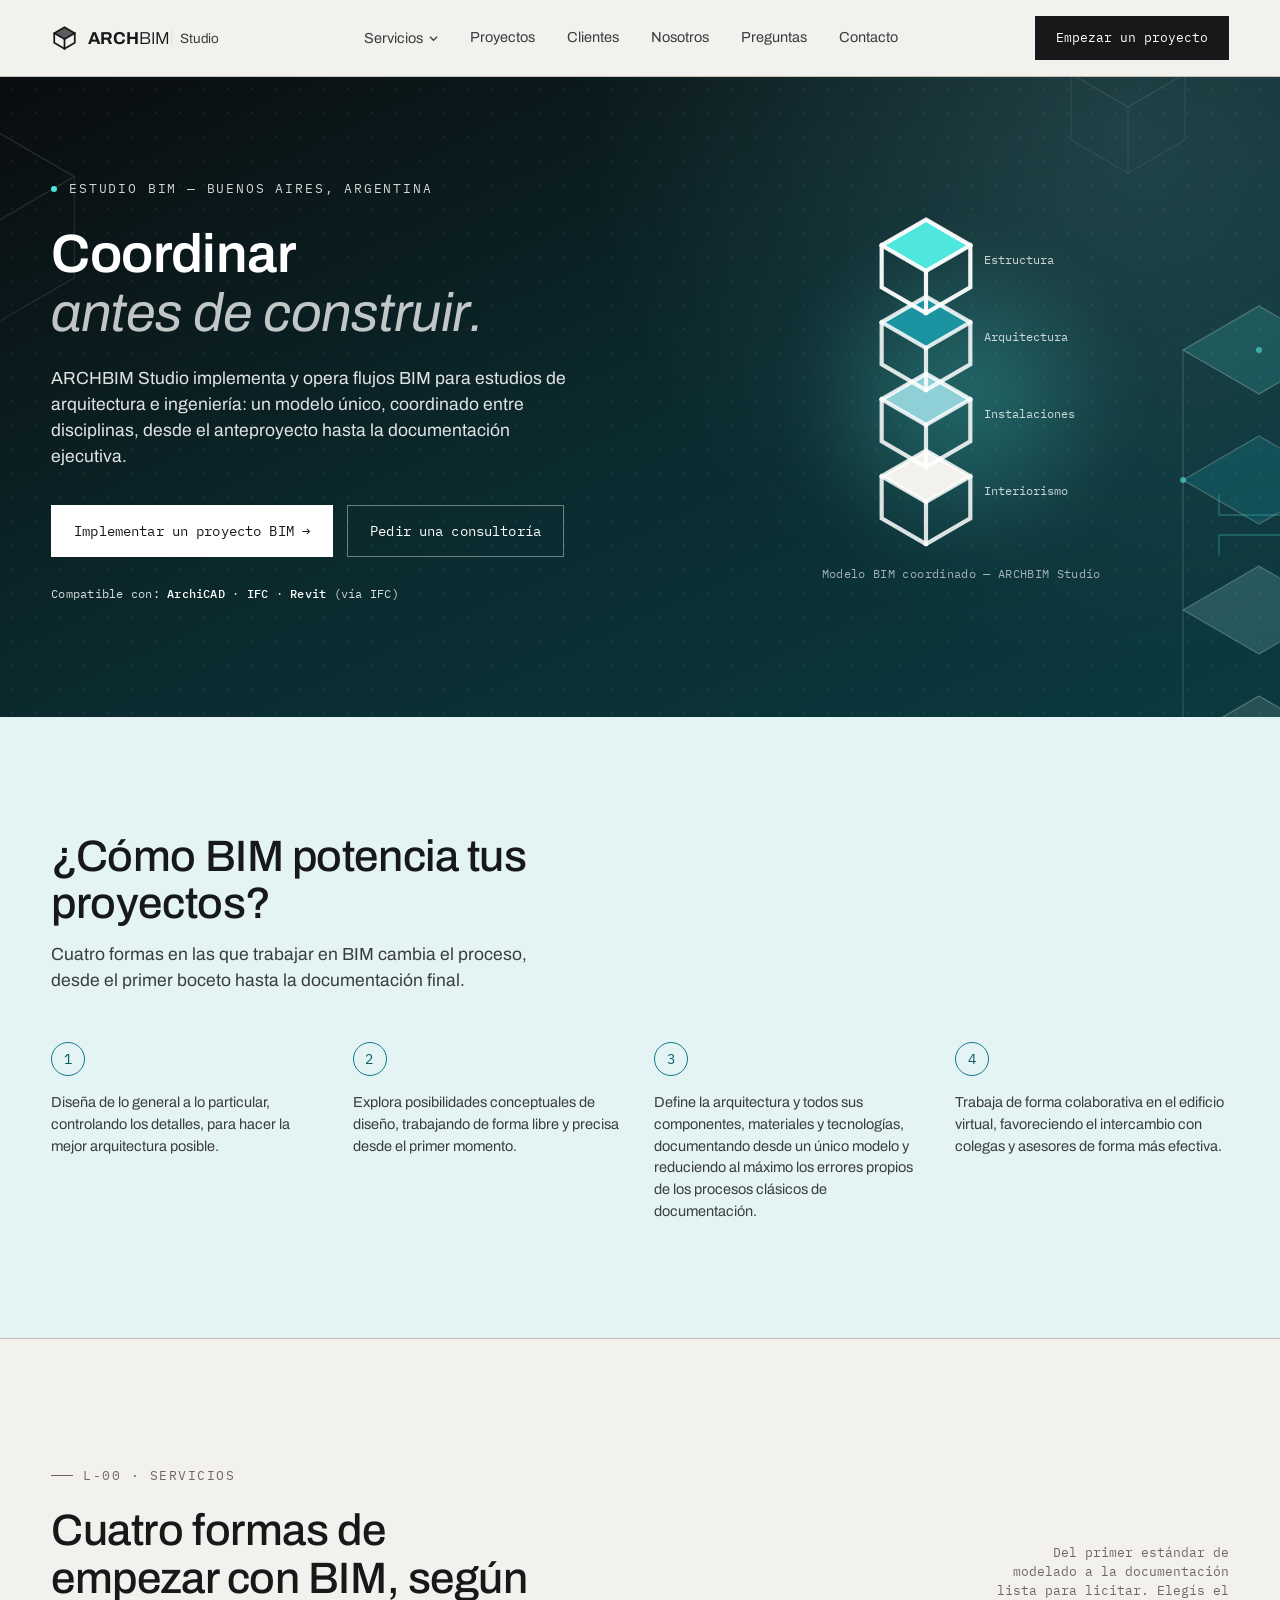
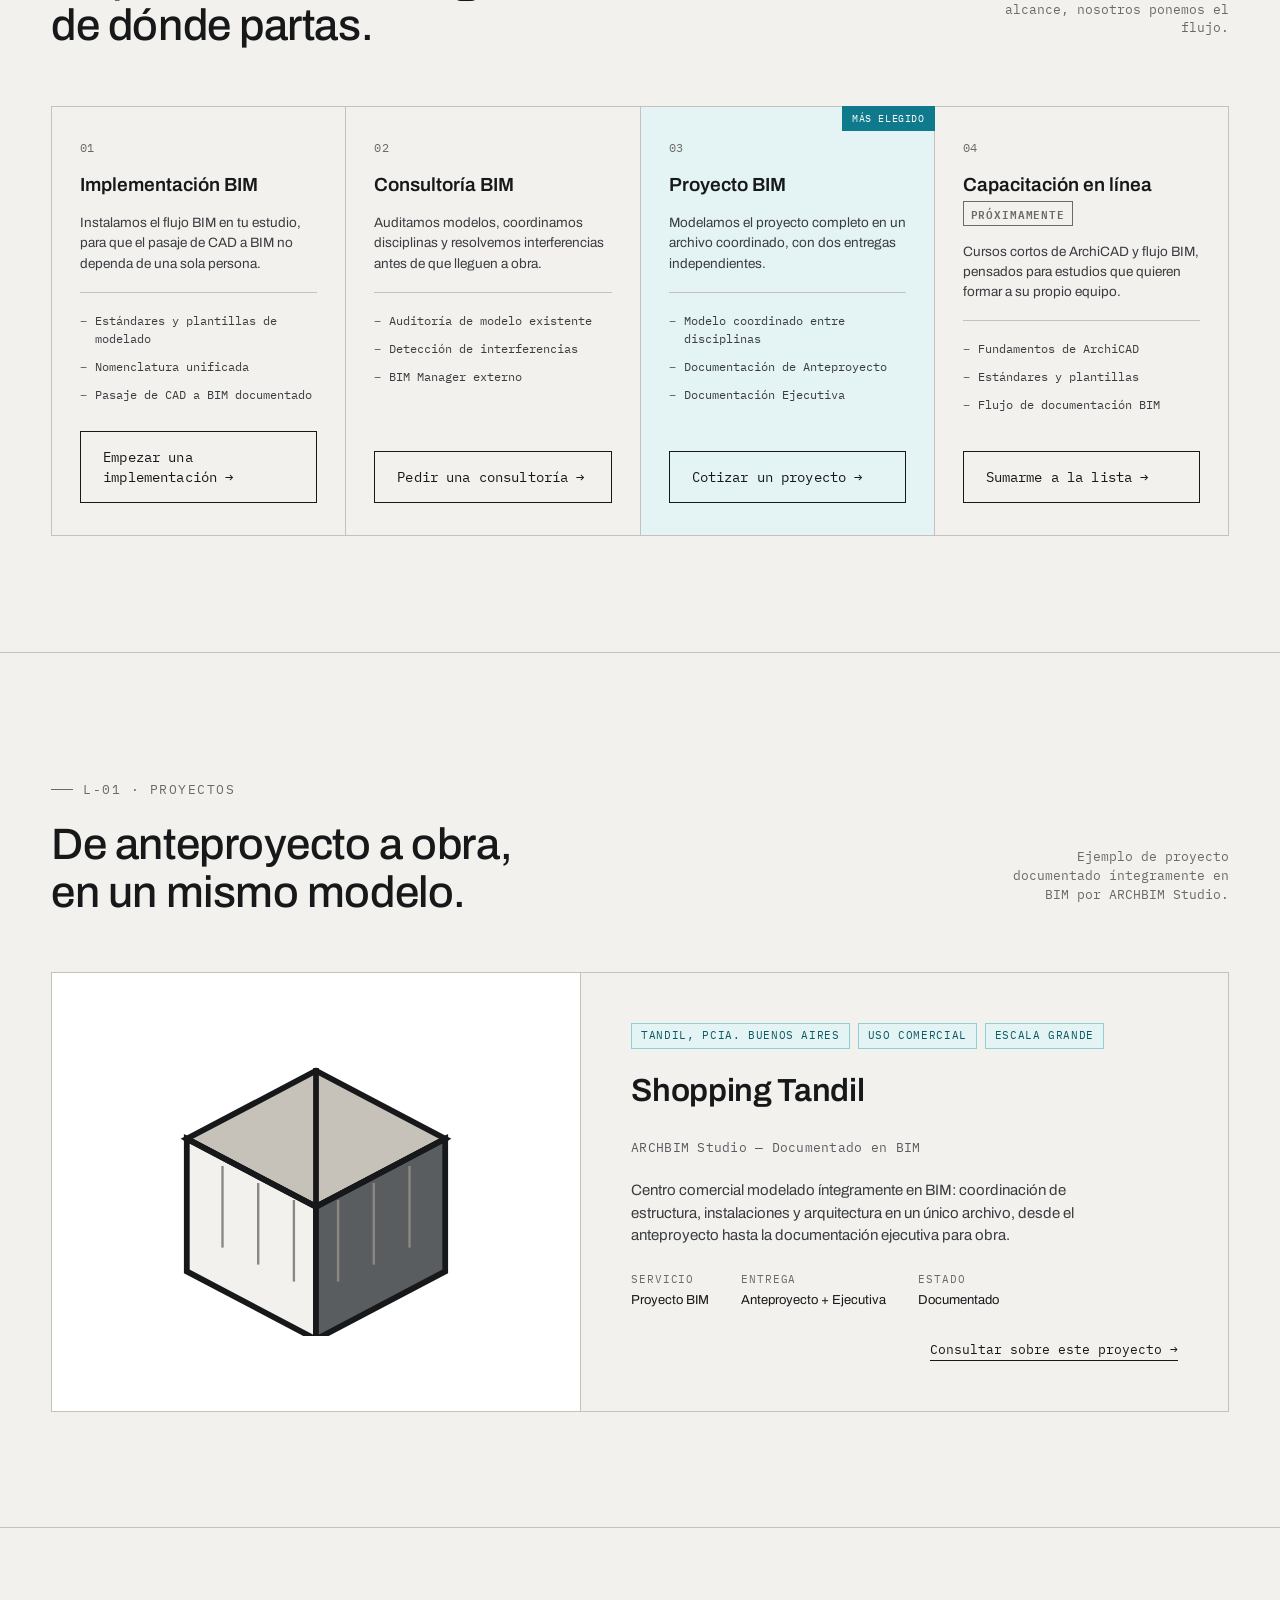
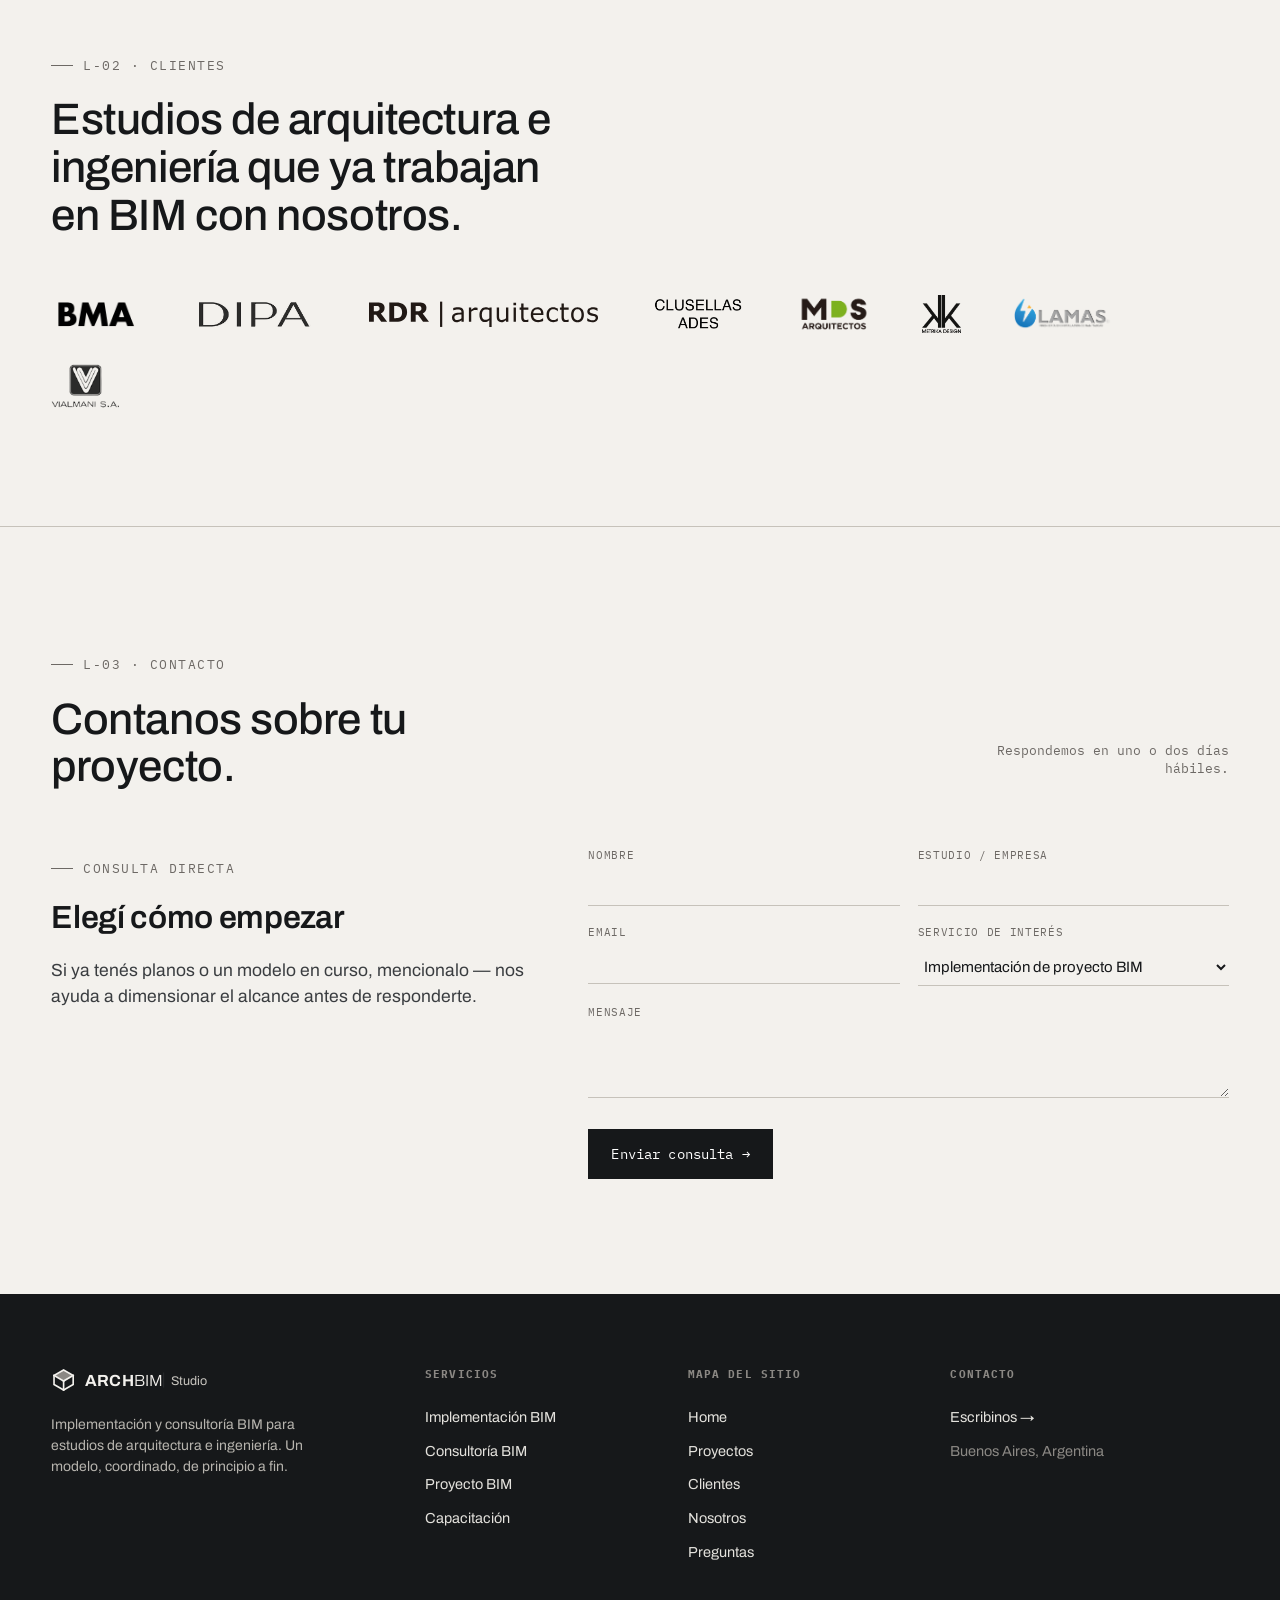
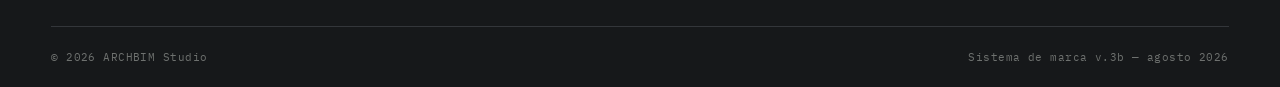
==== commit fbdbd1ea: "Merge "Cómo empezar" into Servicios, reusing its card design - Remove the "Cómo empezar" section ent" ====
--- a/index.html
+++ b/index.html
@@ -279,33 +279,54 @@
         <p class="sheet-note">Del primer estándar de modelado a la documentación lista para licitar. Elegís el alcance, nosotros ponemos el flujo.</p>
       </div>
 
-      <div class="services-grid reveal">
-        <div class="service-card" id="servicio-implementacion">
-          <div class="top-row"><div class="bubble">B</div><h3>Implementación BIM</h3></div>
-          <p>Instalamos el flujo BIM en tu estudio: estándares, plantillas y nomenclatura de modelado, para que el pasaje de CAD a BIM no dependa de una sola persona.</p>
-          <a href="#contacto" class="alt-link" data-service="Implementación de proyecto BIM">Empezar una implementación →</a>
-        </div>
-
-        <div class="service-card" id="servicio-consultoria">
-          <div class="top-row"><div class="bubble">C</div><h3>Consultoría BIM</h3></div>
-          <p>Auditamos modelos, coordinamos disciplinas y resolvemos interferencias antes de que lleguen a obra. Trabajamos como tu BIM Manager externo, proyecto por proyecto.</p>
-          <a href="#contacto" class="alt-link" data-service="Consultoría BIM">Pedir una consultoría →</a>
-        </div>
-
-        <div class="service-card" id="servicio-proyecto">
-          <div class="top-row"><div class="bubble">D</div><h3>Proyecto BIM</h3></div>
+      <div class="plans reveal">
+        <div class="plan-card" id="servicio-implementacion">
+          <span class="num mono">01</span>
+          <h4>Implementación BIM</h4>
+          <p>Instalamos el flujo BIM en tu estudio, para que el pasaje de CAD a BIM no dependa de una sola persona.</p>
+          <div class="plan-list">
+            <div>Estándares y plantillas de modelado</div>
+            <div>Nomenclatura unificada</div>
+            <div>Pasaje de CAD a BIM documentado</div>
+          </div>
+          <a href="#contacto" class="btn btn-outline" data-service="Implementación de proyecto BIM">Empezar una implementación →</a>
+        </div>
+
+        <div class="plan-card" id="servicio-consultoria">
+          <span class="num mono">02</span>
+          <h4>Consultoría BIM</h4>
+          <p>Auditamos modelos, coordinamos disciplinas y resolvemos interferencias antes de que lleguen a obra.</p>
+          <div class="plan-list">
+            <div>Auditoría de modelo existente</div>
+            <div>Detección de interferencias</div>
+            <div>BIM Manager externo</div>
+          </div>
+          <a href="#contacto" class="btn btn-outline" data-service="Consultoría BIM">Pedir una consultoría →</a>
+        </div>
+
+        <div class="plan-card featured" id="servicio-proyecto">
+          <span class="plan-badge">Más elegido</span>
+          <span class="num mono">03</span>
+          <h4>Proyecto BIM</h4>
           <p>Modelamos el proyecto completo en un archivo coordinado, con dos entregas independientes.</p>
-          <div class="tag-row">
-            <span class="tag">Doc. Anteproyecto</span>
-            <span class="tag">Doc. Ejecutiva</span>
-          </div>
-          <a href="#contacto" class="alt-link" data-service="Proyecto BIM">Cotizar un proyecto →</a>
-        </div>
-
-        <div class="service-card" id="servicio-capacitacion">
-          <div class="top-row"><div class="bubble">E</div><h3>Capacitación en línea</h3><span class="badge">Próximamente</span></div>
+          <div class="plan-list">
+            <div>Modelo coordinado entre disciplinas</div>
+            <div>Documentación de Anteproyecto</div>
+            <div>Documentación Ejecutiva</div>
+          </div>
+          <a href="#contacto" class="btn btn-outline" data-service="Proyecto BIM">Cotizar un proyecto →</a>
+        </div>
+
+        <div class="plan-card" id="servicio-capacitacion">
+          <span class="num mono">04</span>
+          <h4>Capacitación en línea <span class="badge">Próximamente</span></h4>
           <p>Cursos cortos de ArchiCAD y flujo BIM, pensados para estudios que quieren formar a su propio equipo.</p>
-          <a href="#contacto" class="alt-link" data-service="Capacitación en línea">Sumarme a la lista →</a>
+          <div class="plan-list">
+            <div>Fundamentos de ArchiCAD</div>
+            <div>Estándares y plantillas</div>
+            <div>Flujo de documentación BIM</div>
+          </div>
+          <a href="#contacto" class="btn btn-outline" data-service="Capacitación en línea">Sumarme a la lista →</a>
         </div>
       </div>
     </div>
@@ -386,62 +407,12 @@
     </div>
   </section>
 
-  <!-- ================= PLANES / CÓMO EMPEZAR ================= -->
-  <section class="sheet" id="planes">
-    <div class="wrap">
-      <div class="sheet-head reveal">
-        <div>
-          <p class="sheet-label">L-03 · Cómo empezar</p>
-          <h2>Elegí el alcance. Nosotros ponemos el flujo.</h2>
-        </div>
-        <p class="sheet-note">Contanos en qué punto está tu estudio y armamos el alcance juntos.</p>
-      </div>
-
-      <div class="plans reveal">
-        <div class="plan-card featured">
-          <span class="plan-badge">Más elegido</span>
-          <span class="num mono">01</span>
-          <h4>Implementar un proyecto BIM</h4>
-          <p>Modelado y documentación completa de tu próximo proyecto, de anteproyecto a obra.</p>
-          <div class="plan-list">
-            <div>Modelo coordinado entre disciplinas</div>
-            <div>Documentación de Anteproyecto</div>
-            <div>Documentación Ejecutiva</div>
-          </div>
-          <a href="#contacto" class="btn btn-outline" data-service="Implementación de proyecto BIM">Escribinos por esto</a>
-        </div>
-        <div class="plan-card">
-          <span class="num mono">02</span>
-          <h4>Consultoría BIM</h4>
-          <p>Coordinación, auditoría de modelo o BIM management puntual para un proyecto en curso.</p>
-          <div class="plan-list">
-            <div>Auditoría de modelo existente</div>
-            <div>Detección de interferencias</div>
-            <div>BIM Manager externo</div>
-          </div>
-          <a href="#contacto" class="btn btn-outline" data-service="Consultoría BIM">Escribinos por esto</a>
-        </div>
-        <div class="plan-card">
-          <span class="num mono">03</span>
-          <h4>Capacitación en línea <span class="badge">Próximamente</span></h4>
-          <p>Cursos cortos de ArchiCAD y flujo BIM para formar al equipo de tu estudio.</p>
-          <div class="plan-list">
-            <div>Fundamentos de ArchiCAD</div>
-            <div>Estándares y plantillas</div>
-            <div>Flujo de documentación BIM</div>
-          </div>
-          <a href="#contacto" class="btn btn-outline" data-service="Capacitación en línea">Sumarme a la lista</a>
-        </div>
-      </div>
-    </div>
-  </section>
-
   <!-- ================= CONTACTO ================= -->
   <section class="sheet" id="contacto">
     <div class="wrap">
       <div class="sheet-head reveal">
         <div>
-          <p class="sheet-label">L-04 · Contacto</p>
+          <p class="sheet-label">L-03 · Contacto</p>
           <h2>Contanos sobre tu proyecto.</h2>
         </div>
         <p class="sheet-note">Respondemos en uno o dos días hábiles.</p>
--- a/styles.css
+++ b/styles.css
@@ -45,7 +45,7 @@
   padding-left:var(--pad);
   padding-right:var(--pad);
 }
-section[id], .service-card[id]{ scroll-margin-top:96px; }
+section[id], .plan-card[id]{ scroll-margin-top:96px; }
 
 /* ---------- eyebrow / sheet label ---------- */
 .sheet-label{
@@ -399,33 +399,6 @@
   text-align:right;
 }
 
-/* ---------- services grid ---------- */
-.services-grid{
-  display:grid;
-  grid-template-columns:repeat(2,1fr);
-  border-top:1px solid var(--filete);
-  border-left:1px solid var(--filete);
-}
-.service-card{
-  border-right:1px solid var(--filete);
-  border-bottom:1px solid var(--filete);
-  padding:clamp(26px,3vw,38px);
-  display:flex;
-  flex-direction:column;
-}
-.service-card .top-row{ display:flex; align-items:center; gap:12px; margin-bottom:16px; flex-wrap:wrap; }
-.service-card h3{ font-size:clamp(18px,1.9vw,22px); font-weight:600; margin:0; letter-spacing:-0.01em; }
-.service-card p{ font-size:14.5px; color:var(--descriptor); margin:0 0 18px; flex-grow:1; }
-.service-card .tag-row{ display:flex; gap:8px; flex-wrap:wrap; margin:-6px 0 18px; }
-.service-card .tag{
-  font-family:"IBM Plex Mono", monospace;
-  font-size:11px; letter-spacing:.02em;
-  color:var(--accent-deep);
-  background:var(--accent-tint);
-  border:1px solid var(--accent-light);
-  padding:4px 9px;
-}
-.service-card .alt-link{ margin-top:auto; align-self:flex-start; }
 .alt-link{
   font-family:"IBM Plex Mono", monospace;
   font-size:13px;
@@ -567,10 +540,10 @@
 .client-logo-boost{ max-height:50px; }
 .mark-lg{ width:42px; height:42px; font-size:12px; border-radius:8px; }
 
-/* ---------- planes / como empezar ---------- */
+/* ---------- servicios (reuses the former "planes" card design) ---------- */
 .plans{
   display:grid;
-  grid-template-columns:repeat(3,1fr);
+  grid-template-columns:repeat(4,1fr);
   gap:1px;
   background:var(--filete);
   border:1px solid var(--filete);
@@ -726,7 +699,7 @@
   .case-art{ border-right:none; border-bottom:1px solid var(--filete); }
   .about-panel{ grid-template-columns:1fr; }
   .about-art{ border-right:none; border-bottom:1px solid var(--filete); }
-  .plans{ grid-template-columns:1fr; }
+  .plans{ grid-template-columns:1fr 1fr; }
   .form-panel{ grid-template-columns:1fr; }
   .foot-grid{ grid-template-columns:1fr 1fr; gap:32px; }
   .foot-brand{ grid-column:1/-1; }
@@ -734,8 +707,7 @@
 @media (max-width: 600px){
   .potencia-grid{ grid-template-columns:1fr; }
   .clients{ gap:20px 32px; }
-  .services-grid{ grid-template-columns:1fr; }
-  .service-card{ border-right:none !important; }
+  .plans{ grid-template-columns:1fr; }
   .field-row{ grid-template-columns:1fr; }
   .sheet-note{ text-align:left; }
   .foot-grid{ grid-template-columns:1fr; }
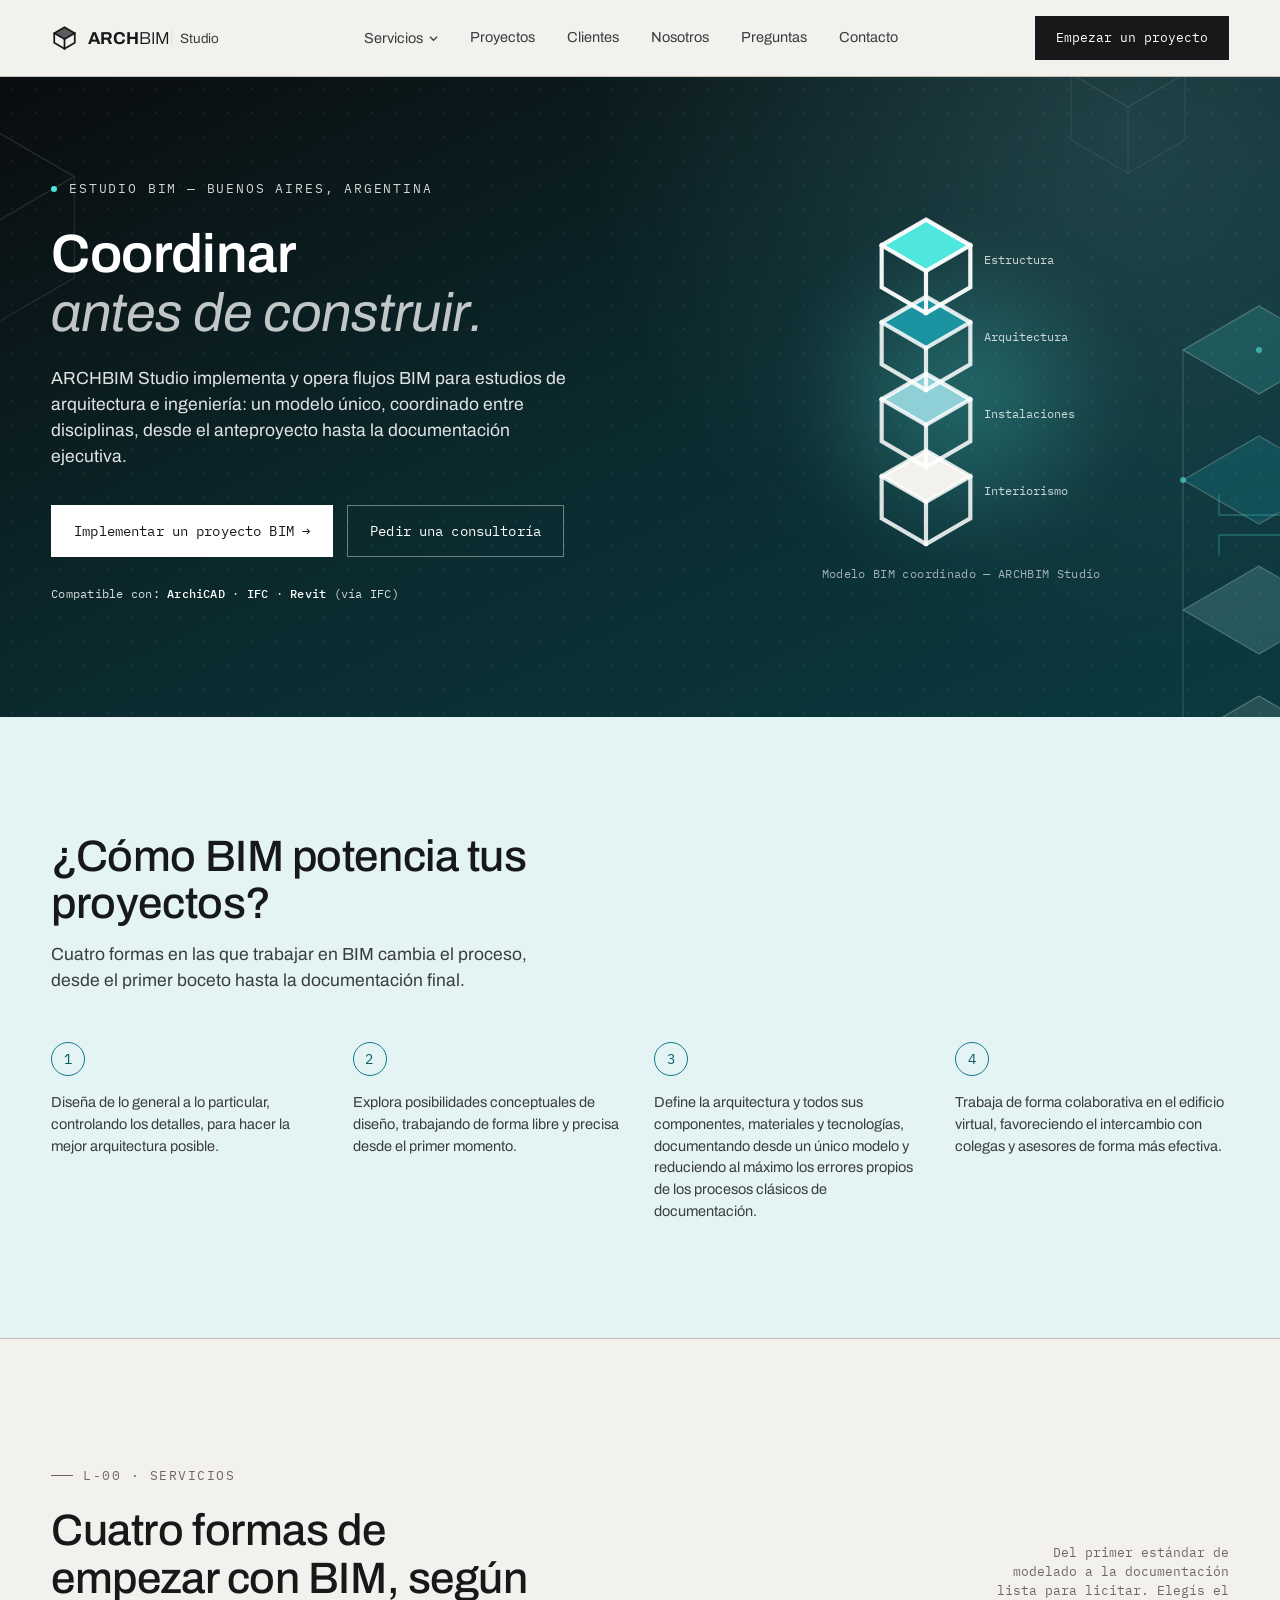
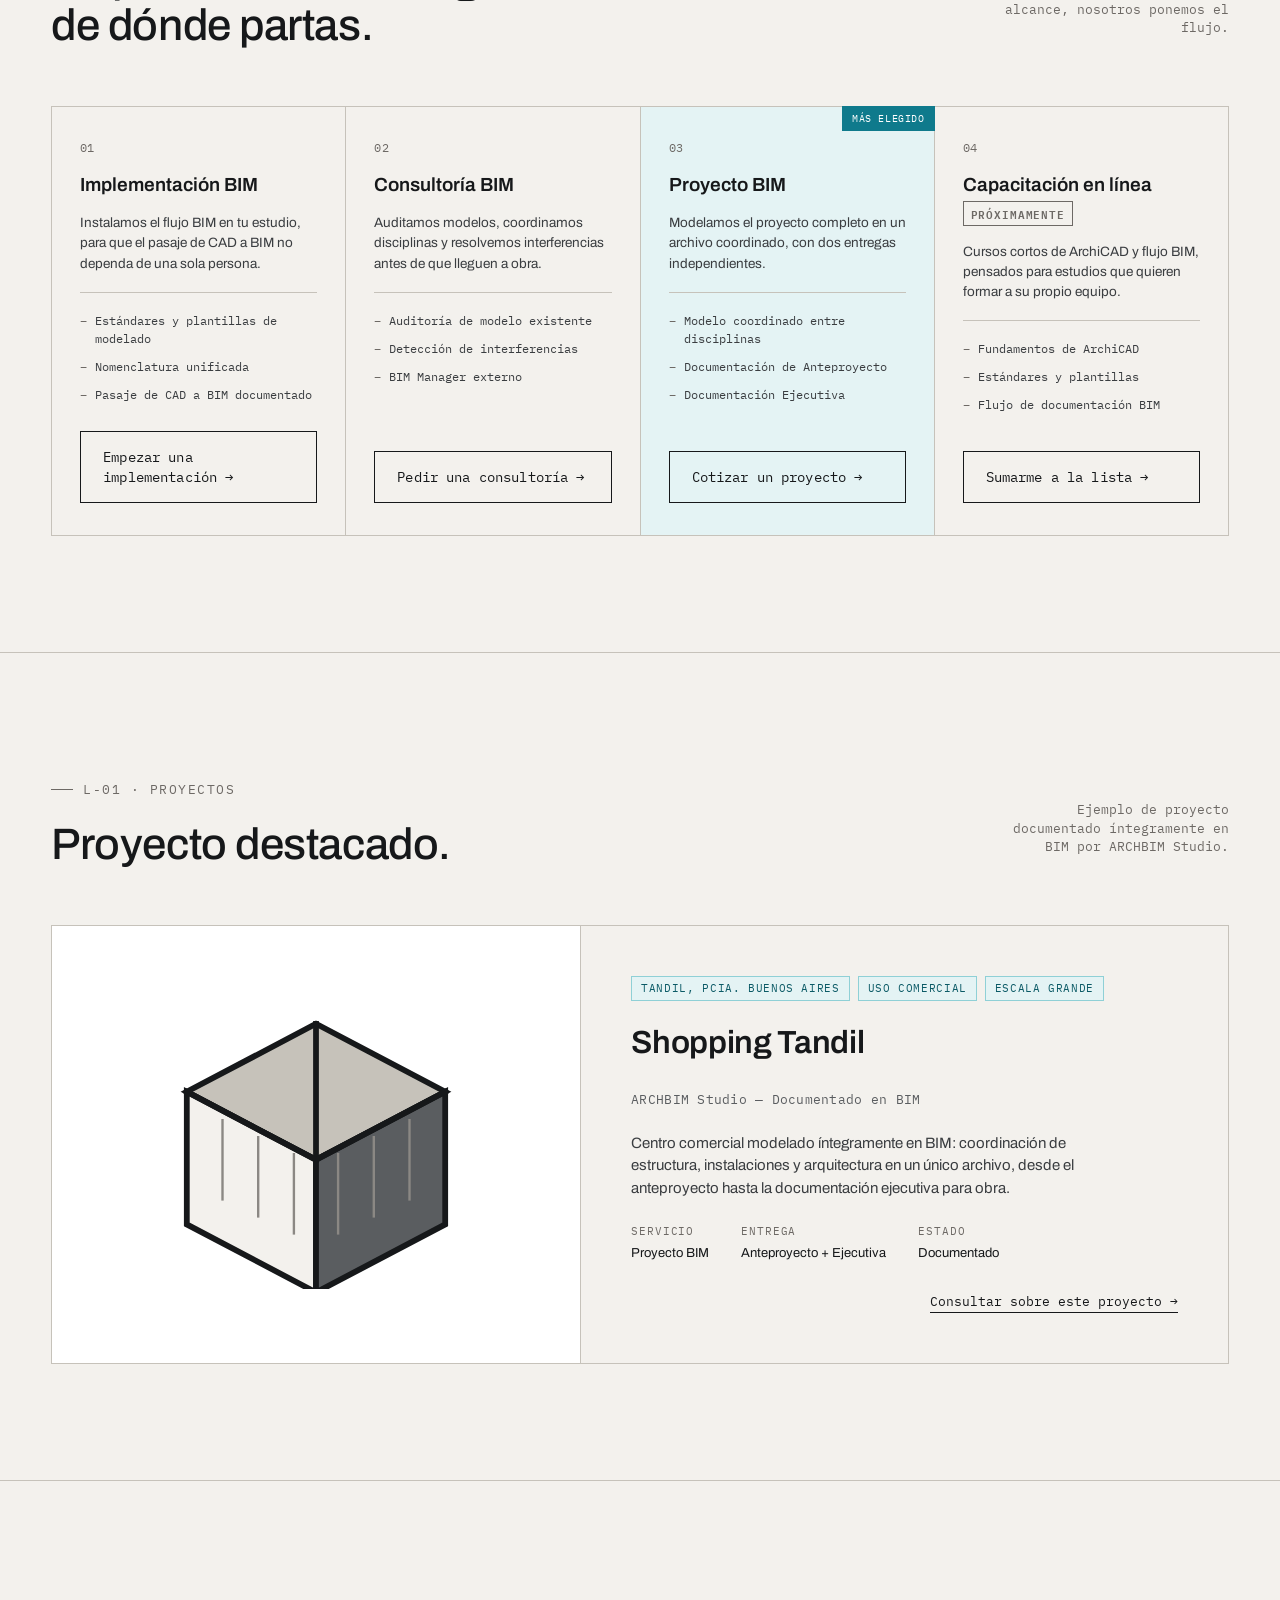
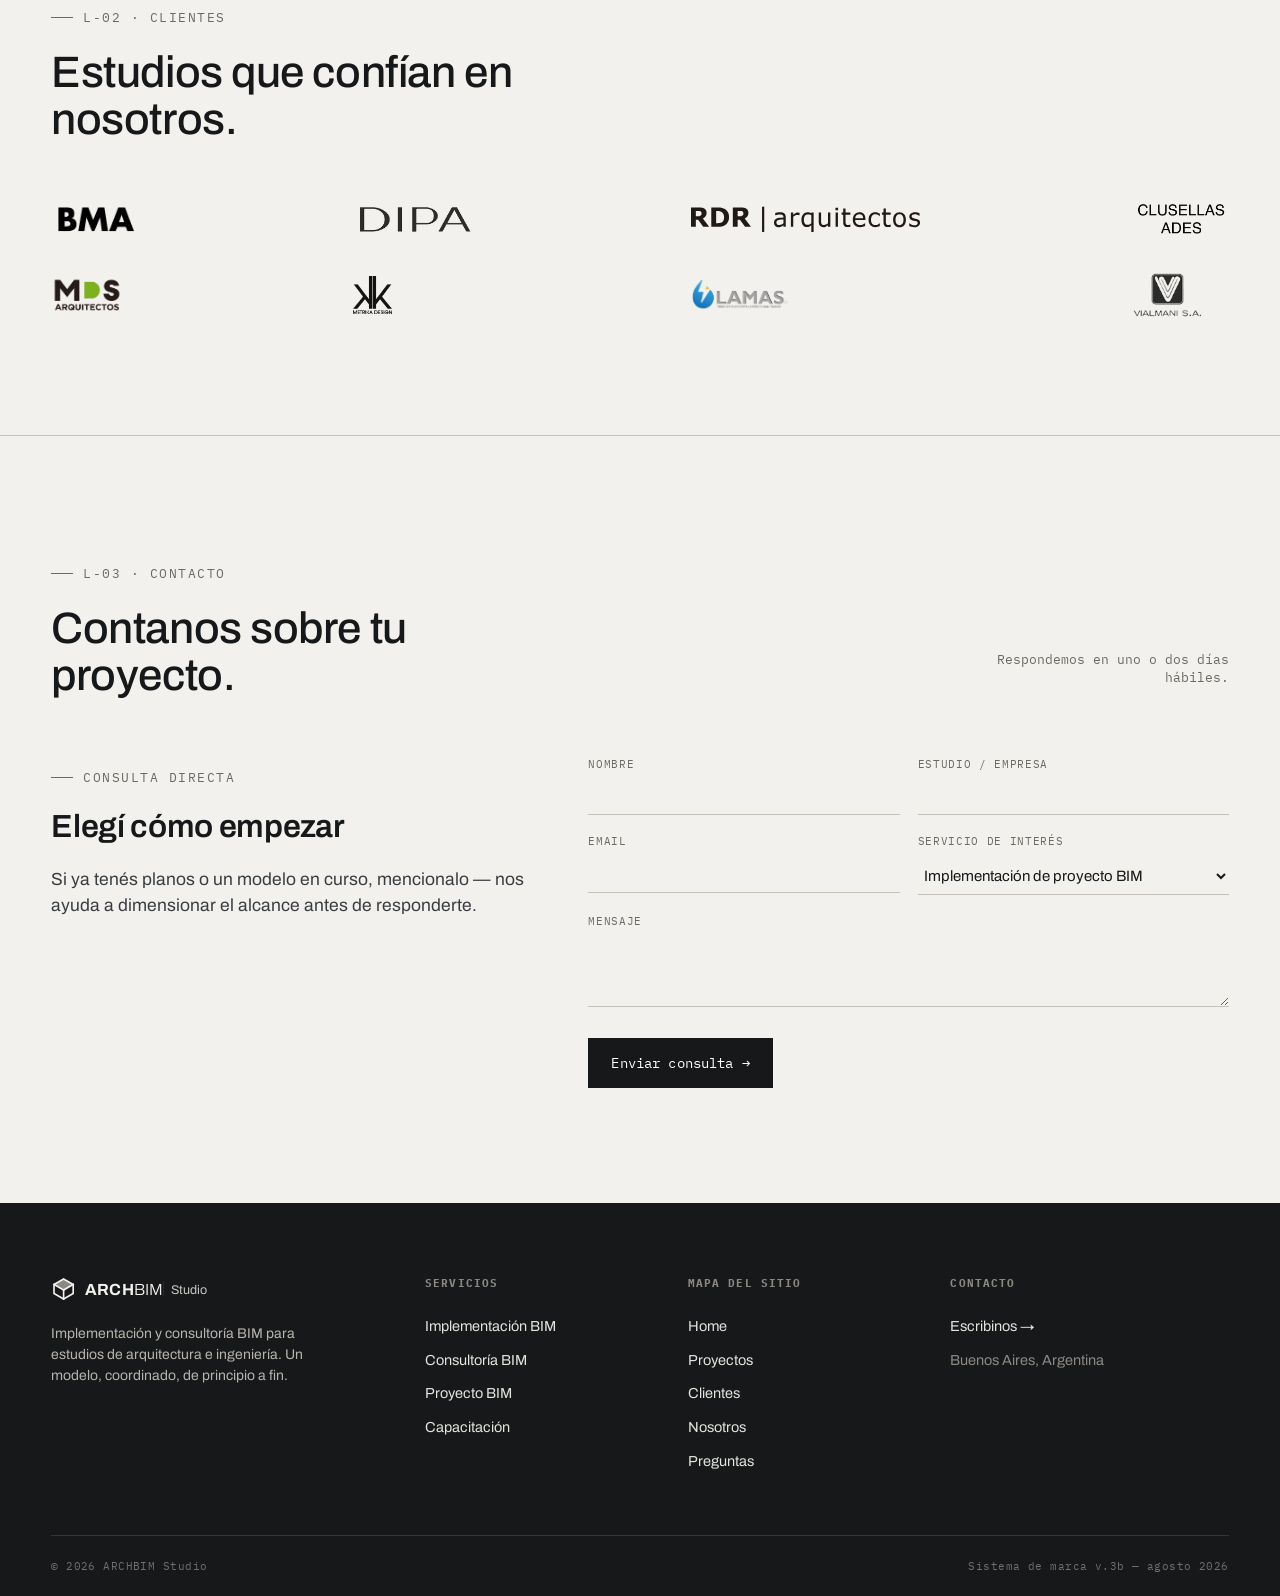
==== commit 07bcd605: "Shorten Proyectos/Clientes headings, fix orphaned client logo - Proyectos: "De anteproyecto a obra, " ====
--- a/index.html
+++ b/index.html
@@ -338,7 +338,7 @@
       <div class="sheet-head reveal">
         <div>
           <p class="sheet-label">L-01 · Proyectos</p>
-          <h2>De anteproyecto a obra, en un mismo modelo.</h2>
+          <h2>Proyecto destacado.</h2>
         </div>
         <p class="sheet-note">Ejemplo de proyecto documentado íntegramente en BIM por ARCHBIM Studio.</p>
       </div>
@@ -390,7 +390,7 @@
       <div class="sheet-head reveal">
         <div>
           <p class="sheet-label">L-02 · Clientes</p>
-          <h2>Estudios de arquitectura e ingeniería que ya trabajan en BIM con nosotros.</h2>
+          <h2>Estudios que confían en nosotros.</h2>
         </div>
       </div>
 
--- a/styles.css
+++ b/styles.css
@@ -526,10 +526,12 @@
 
 /* ---------- clientes ---------- */
 .clients{
-  display:flex;
-  flex-wrap:wrap;
-  align-items:center;
-  gap:28px 52px;
+  display:grid;
+  grid-template-columns:repeat(4, auto);
+  justify-content:space-between;
+  align-items:center;
+  row-gap:32px;
+  column-gap:28px;
 }
 .client{
   display:flex;
@@ -700,13 +702,14 @@
   .about-panel{ grid-template-columns:1fr; }
   .about-art{ border-right:none; border-bottom:1px solid var(--filete); }
   .plans{ grid-template-columns:1fr 1fr; }
+  .clients{ grid-template-columns:repeat(2, auto); }
   .form-panel{ grid-template-columns:1fr; }
   .foot-grid{ grid-template-columns:1fr 1fr; gap:32px; }
   .foot-brand{ grid-column:1/-1; }
 }
 @media (max-width: 600px){
   .potencia-grid{ grid-template-columns:1fr; }
-  .clients{ gap:20px 32px; }
+  .clients{ grid-template-columns:1fr; row-gap:20px; column-gap:32px; }
   .plans{ grid-template-columns:1fr; }
   .field-row{ grid-template-columns:1fr; }
   .sheet-note{ text-align:left; }
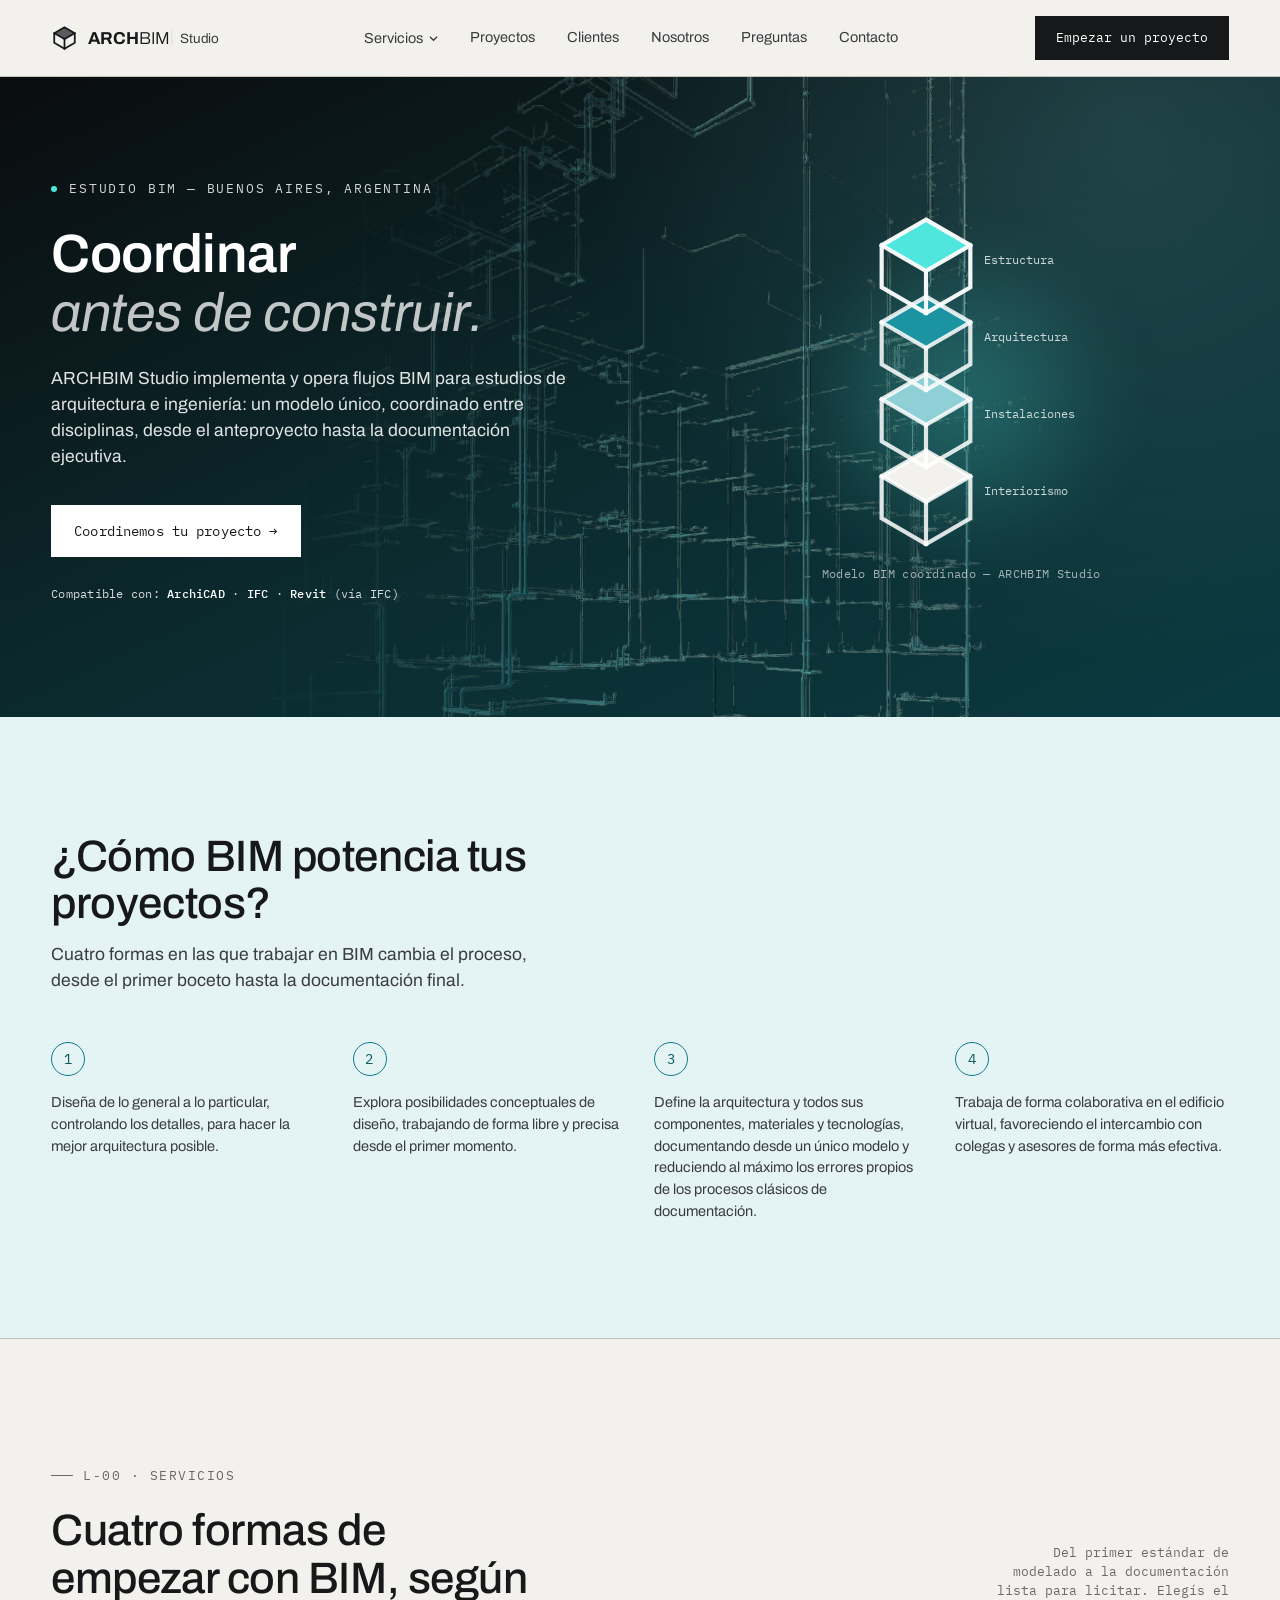
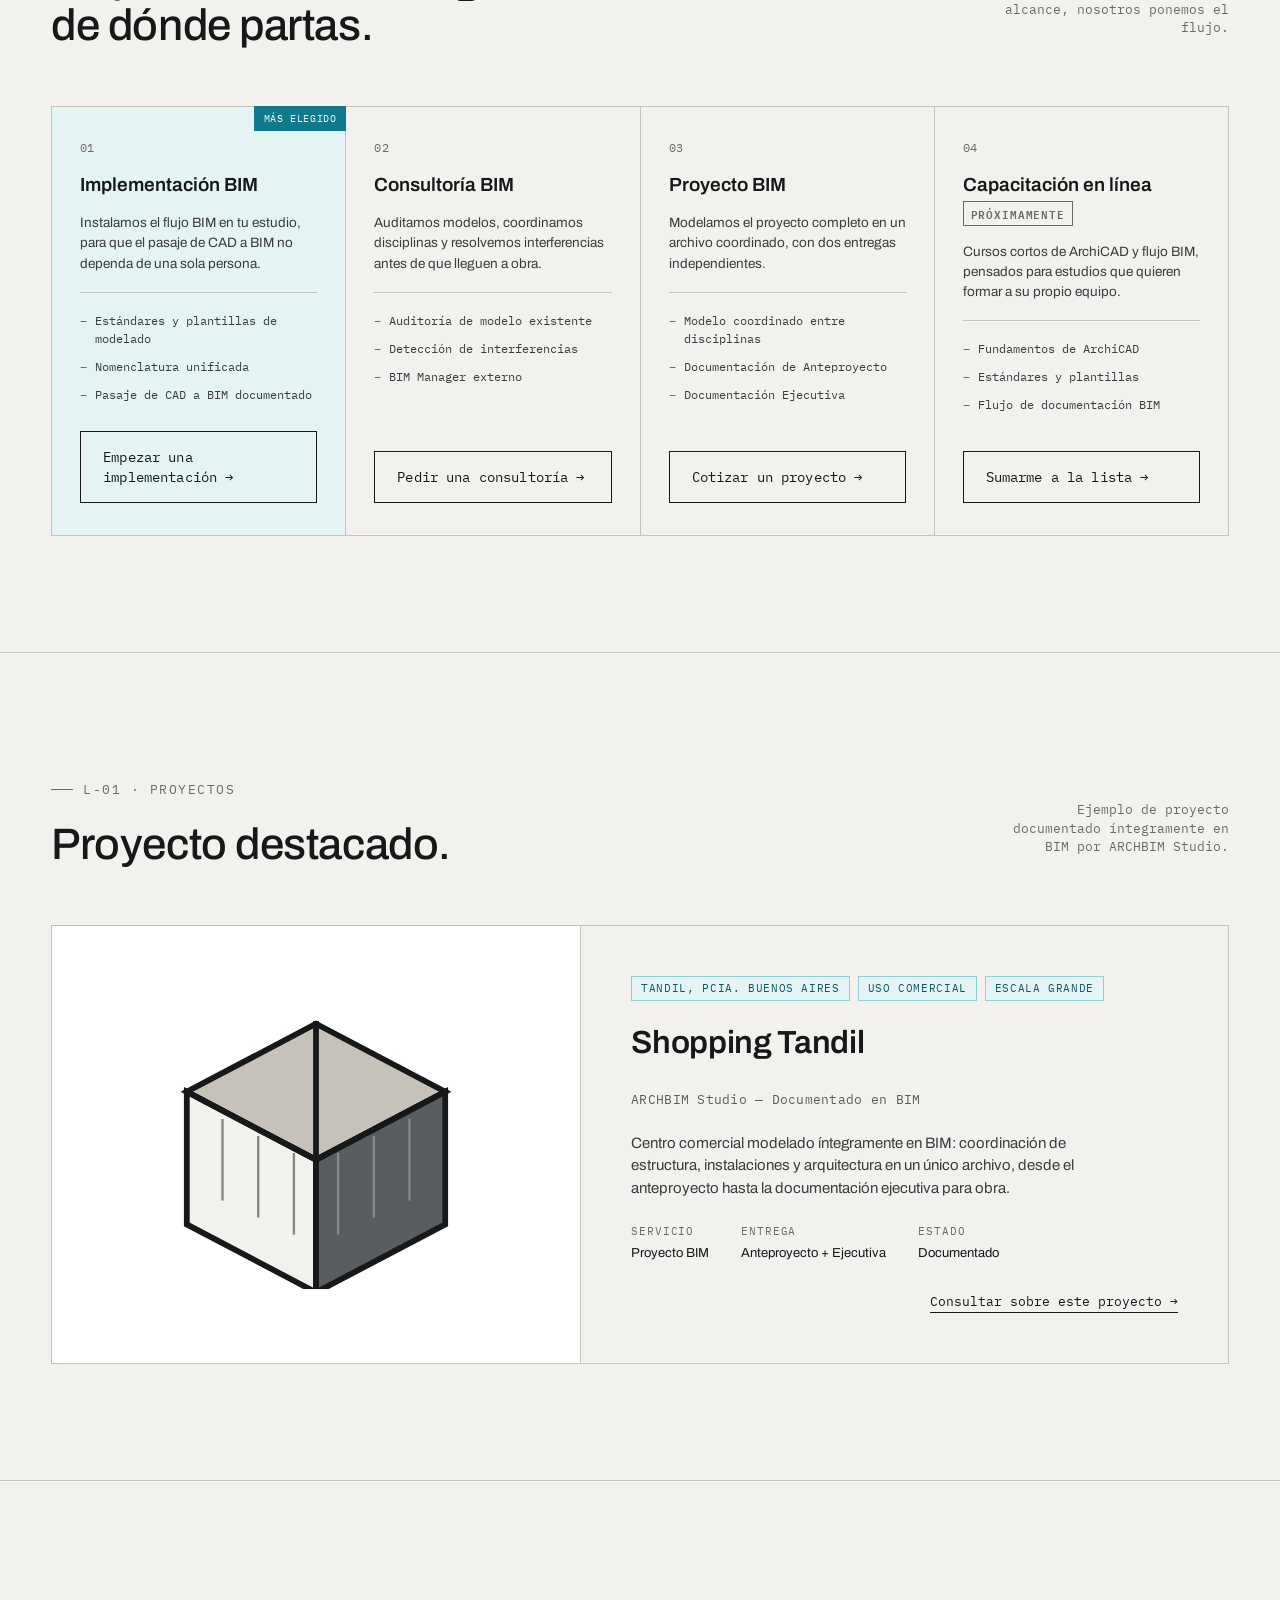
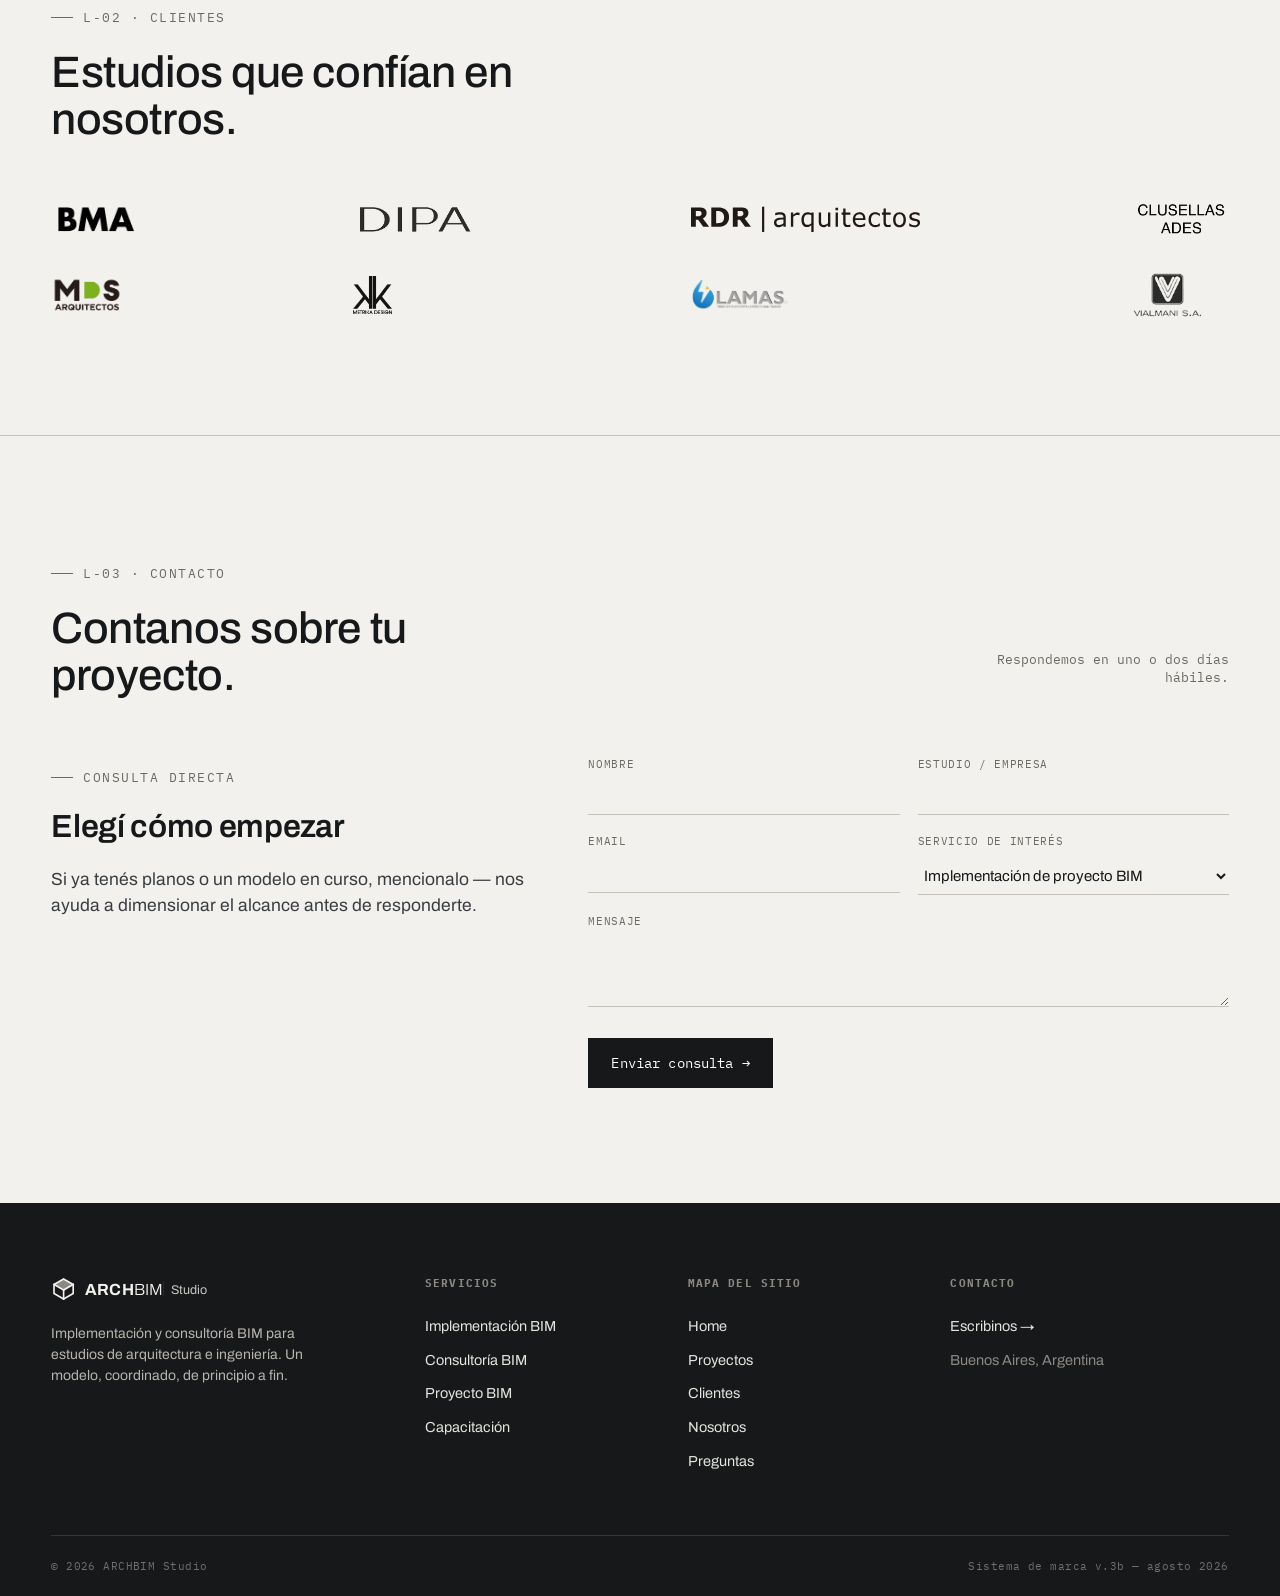
==== commit 40b69468: "Hero redesign: discipline stack, animated background; copy tweak - Merge the two hero CTA buttons in" ====
--- a/index.html
+++ b/index.html
@@ -135,45 +135,6 @@
   <!-- ================= HERO ================= -->
   <section class="hero">
     <div class="hero-panel">
-      <div class="hero-atmosphere" aria-hidden="true">
-        <svg class="atmo-hex hex-a" aria-hidden="true" viewBox="0 0 400 560" xmlns="http://www.w3.org/2000/svg">
-          <g stroke="#FFFFFF" stroke-opacity="0.16" stroke-width="1.2">
-            <line x1="124" y1="90" x2="124" y2="220"></line>
-            <line x1="276" y1="90" x2="276" y2="220"></line>
-            <line x1="124" y1="220" x2="124" y2="350"></line>
-            <line x1="276" y1="220" x2="276" y2="350"></line>
-            <line x1="124" y1="350" x2="124" y2="480"></line>
-            <line x1="276" y1="350" x2="276" y2="480"></line>
-          </g>
-          <polyline points="160,235 160,255 240,255 240,275 160,275 160,295" fill="none" stroke="#4FE6DE" stroke-opacity="0.30" stroke-width="1.4" stroke-linecap="round" stroke-linejoin="round"></polyline>
-          <g class="bim-layer bim-layer-1">
-            <polygon points="200,46 276,90 200,134 124,90" fill="#4FE6DE" fill-opacity="0.16" stroke="#FFFFFF" stroke-opacity="0.24" stroke-width="1.2"></polygon>
-          </g>
-          <g class="bim-layer bim-layer-2">
-            <polygon points="200,176 276,220 200,264 124,220" fill="#1C93A0" fill-opacity="0.24" stroke="#FFFFFF" stroke-opacity="0.22" stroke-width="1.2"></polygon>
-          </g>
-          <g class="bim-layer bim-layer-3">
-            <polygon points="200,306 276,350 200,394 124,350" fill="#8FD0D6" fill-opacity="0.20" stroke="#FFFFFF" stroke-opacity="0.22" stroke-width="1.2"></polygon>
-          </g>
-          <g class="bim-layer bim-layer-4">
-            <polygon points="200,436 276,480 200,524 124,480" fill="#F3F1ED" fill-opacity="0.12" stroke="#FFFFFF" stroke-opacity="0.26" stroke-width="1.2"></polygon>
-          </g>
-          <circle cx="200" cy="90" r="3" fill="#4FE6DE" fill-opacity="0.6"></circle>
-          <circle cx="124" cy="220" r="3" fill="#4FE6DE" fill-opacity="0.6"></circle>
-          <circle cx="276" cy="350" r="3" fill="#4FE6DE" fill-opacity="0.6"></circle>
-        </svg>
-        <svg class="atmo-hex hex-b" aria-hidden="true" viewBox="0 0 200 200" xmlns="http://www.w3.org/2000/svg" fill="none" stroke="#FFFFFF" stroke-width="1.1" stroke-linecap="square" stroke-linejoin="miter">
-          <polygon points="100,20 176,64 100,108 24,64"></polygon>
-          <polygon points="100,20 176,64 176,152 100,196 24,152 24,64"></polygon>
-          <line x1="100" y1="108" x2="100" y2="196"></line><line x1="100" y1="108" x2="24" y2="64"></line><line x1="100" y1="108" x2="176" y2="64"></line>
-        </svg>
-        <svg class="atmo-hex hex-c" aria-hidden="true" viewBox="0 0 200 200" xmlns="http://www.w3.org/2000/svg" fill="none" stroke="#FFFFFF" stroke-width="1.1" stroke-linecap="square" stroke-linejoin="miter">
-          <polygon points="100,20 176,64 100,108 24,64"></polygon>
-          <polygon points="100,20 176,64 176,152 100,196 24,152 24,64"></polygon>
-          <line x1="100" y1="108" x2="100" y2="196"></line><line x1="100" y1="108" x2="24" y2="64"></line><line x1="100" y1="108" x2="176" y2="64"></line>
-        </svg>
-      </div>
-
       <div class="wrap">
         <div class="hero-grid">
           <div class="hero-copy">
@@ -181,8 +142,7 @@
             <h1 class="headline"><span class="w">Coordinar</span> <span class="l">antes de construir.</span></h1>
             <p class="lede">ARCHBIM Studio implementa y opera flujos BIM para estudios de arquitectura e ingeniería: un modelo único, coordinado entre disciplinas, desde el anteproyecto hasta la documentación ejecutiva.</p>
             <div class="cta-row">
-              <a href="#contacto" class="btn btn-primary">Implementar un proyecto BIM →</a>
-              <a href="#contacto" class="btn btn-outline">Pedir una consultoría</a>
+              <a href="#contacto" class="btn btn-primary">Coordinemos tu proyecto →</a>
             </div>
             <p class="compat-row">Compatible con: <b>ArchiCAD</b> · <b>IFC</b> · <b>Revit</b> (vía IFC)</p>
           </div>
@@ -280,7 +240,8 @@
       </div>
 
       <div class="plans reveal">
-        <div class="plan-card" id="servicio-implementacion">
+        <div class="plan-card featured" id="servicio-implementacion">
+          <span class="plan-badge">Más elegido</span>
           <span class="num mono">01</span>
           <h4>Implementación BIM</h4>
           <p>Instalamos el flujo BIM en tu estudio, para que el pasaje de CAD a BIM no dependa de una sola persona.</p>
@@ -304,8 +265,7 @@
           <a href="#contacto" class="btn btn-outline" data-service="Consultoría BIM">Pedir una consultoría →</a>
         </div>
 
-        <div class="plan-card featured" id="servicio-proyecto">
-          <span class="plan-badge">Más elegido</span>
+        <div class="plan-card" id="servicio-proyecto">
           <span class="num mono">03</span>
           <h4>Proyecto BIM</h4>
           <p>Modelamos el proyecto completo en un archivo coordinado, con dos entregas independientes.</p>
--- a/styles.css
+++ b/styles.css
@@ -216,30 +216,20 @@
     linear-gradient(155deg, #0A0C0E 0%, #0B2A2E 52%, #0A3A40 100%);
   padding:clamp(56px,8vw,104px) 0;
 }
-.hero-atmosphere{
-  position:absolute; inset:0;
+.hero-panel::before{
+  content:"";
+  position:absolute;
+  inset:0;
   z-index:0;
+  background-image:url('images/hero-bim-mep.webp');
+  background-size:cover;
+  background-repeat:no-repeat;
+  background-position:70% center;
+  opacity:0.85;
+  -webkit-mask-image:linear-gradient(100deg, transparent 0%, transparent 26%, black 56%, black 100%);
+  mask-image:linear-gradient(100deg, transparent 0%, transparent 26%, black 56%, black 100%);
   pointer-events:none;
-  background-image:radial-gradient(rgba(255,255,255,0.055) 1px, transparent 1px);
-  background-size:24px 24px;
-  animation:gridDrift 60s linear infinite;
-}
-.atmo-hex{ position:absolute; }
-.hex-a{ right:-14%; bottom:-16%; width:46%; max-width:400px; height:auto; animation:floatA 26s ease-in-out infinite; }
-.hex-b{ left:-10%; top:4%; width:30%; max-width:230px; height:auto; opacity:0.09; animation:floatB 28s ease-in-out infinite; }
-.hex-c{ right:6%; top:-8%; width:19%; max-width:150px; height:auto; opacity:0.11; animation:floatC 34s ease-in-out infinite; }
-@keyframes gridDrift{ from{ background-position:0 0; } to{ background-position:240px 240px; } }
-@keyframes floatA{ 0%,100%{ transform:translate(0,0) rotate(0deg); } 50%{ transform:translate(-10px,8px) rotate(1.5deg); } }
-@keyframes bimBreathe1{ 0%,100%{ transform:translateY(0); } 50%{ transform:translateY(-7px); } }
-@keyframes bimBreathe2{ 0%,100%{ transform:translateY(0); } 50%{ transform:translateY(5px); } }
-@keyframes bimBreathe3{ 0%,100%{ transform:translateY(0); } 50%{ transform:translateY(-5px); } }
-@keyframes bimBreathe4{ 0%,100%{ transform:translateY(0); } 50%{ transform:translateY(7px); } }
-.bim-layer-1{ animation:bimBreathe1 7s ease-in-out infinite; }
-.bim-layer-2{ animation:bimBreathe2 8.5s ease-in-out infinite; }
-.bim-layer-3{ animation:bimBreathe3 7.8s ease-in-out infinite; }
-.bim-layer-4{ animation:bimBreathe4 9.2s ease-in-out infinite; }
-@keyframes floatB{ 0%,100%{ transform:translate(0,0) rotate(0deg); } 50%{ transform:translate(11px,-13px) rotate(-4deg); } }
-@keyframes floatC{ 0%,100%{ transform:translate(0,0) rotate(0deg); } 50%{ transform:translate(-9px,9px) rotate(4deg); } }
+}
 .hero-grid{
   position:relative;
   z-index:1;
@@ -685,7 +675,6 @@
 @media (prefers-reduced-motion: reduce){
   html{ scroll-behavior:auto; }
   .reveal, .lvl{ opacity:1 !important; transform:none !important; transition:none !important; }
-  .hero-atmosphere, .atmo-hex, [class^="bim-layer"]{ animation:none !important; }
 }
 
 /* ================= RESPONSIVE ================= */
@@ -694,7 +683,6 @@
   .nav-cta{ display:none; }
   .burger{ display:flex; }
   .hero-grid{ grid-template-columns:1fr; }
-  .hex-a{ width:64%; }
   .hero-visual svg{ max-width:220px; }
   .potencia-grid{ grid-template-columns:1fr 1fr; }
   .case{ grid-template-columns:1fr; }
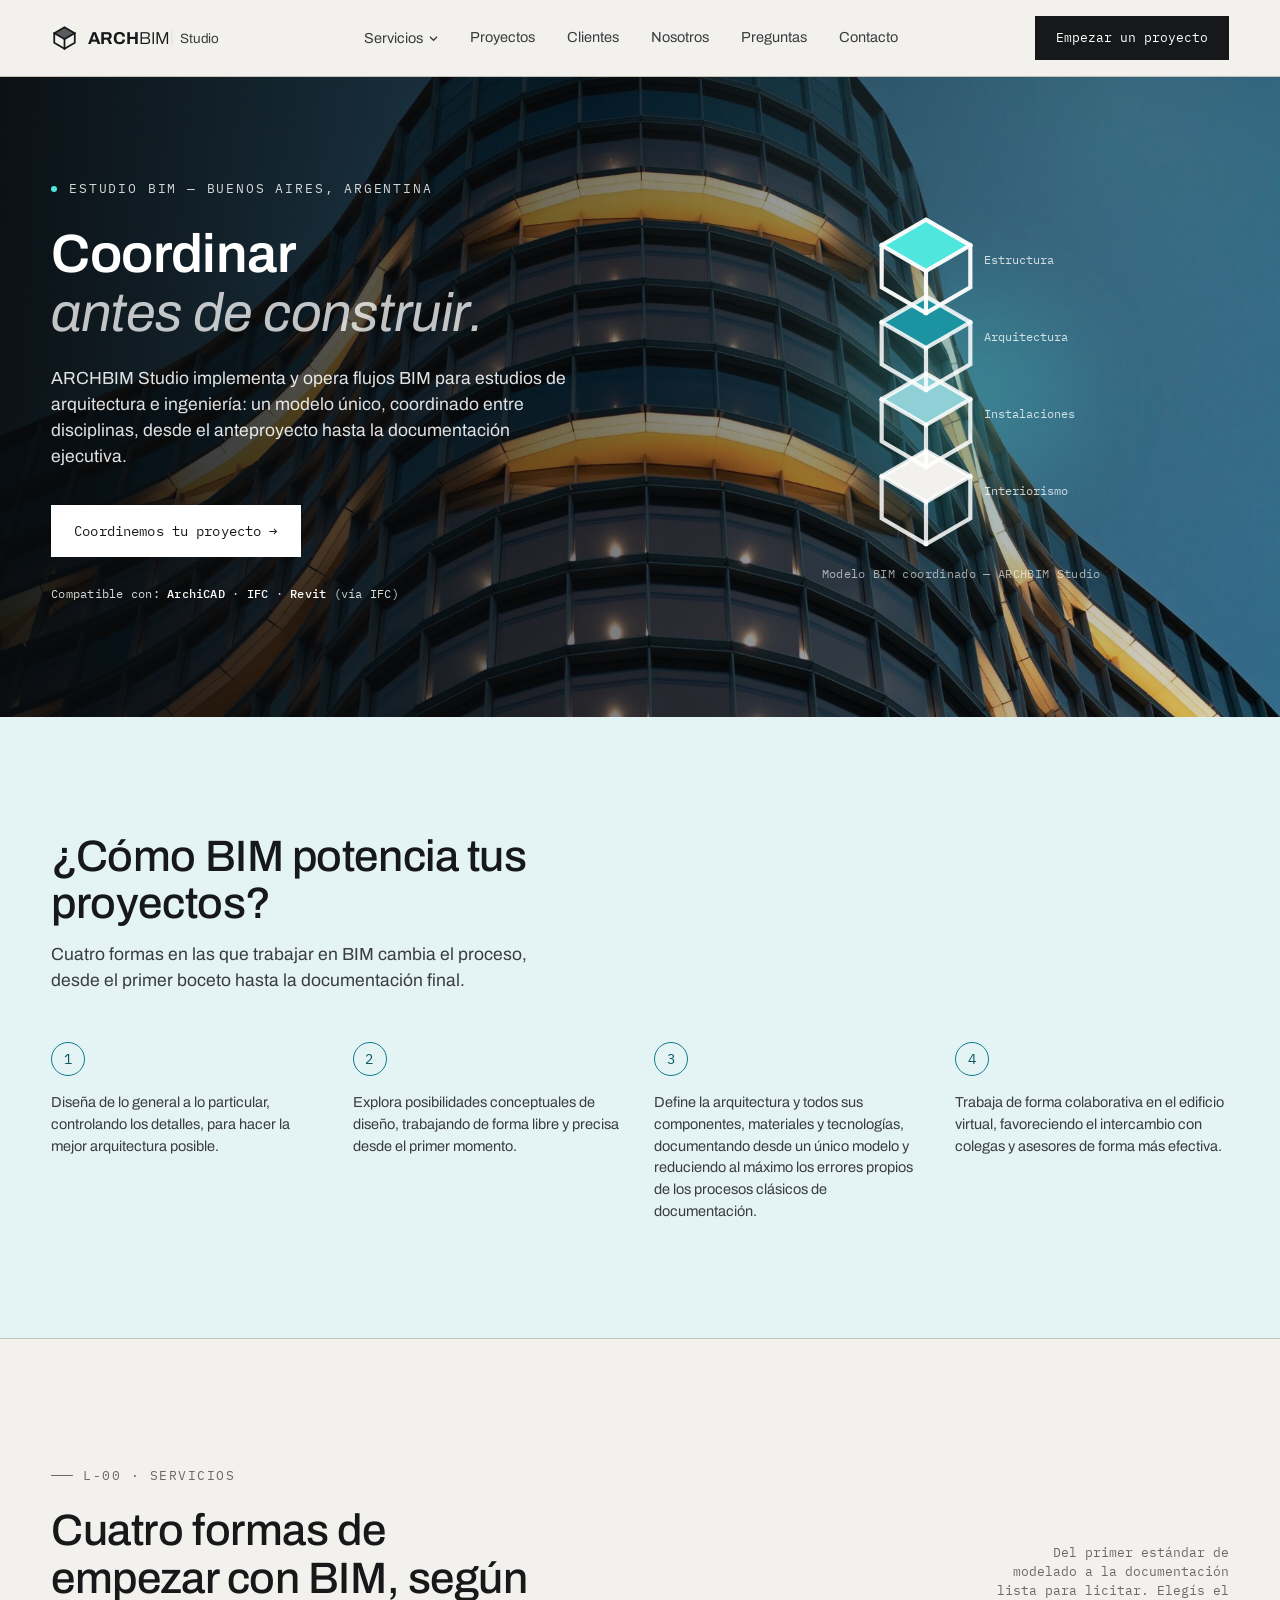
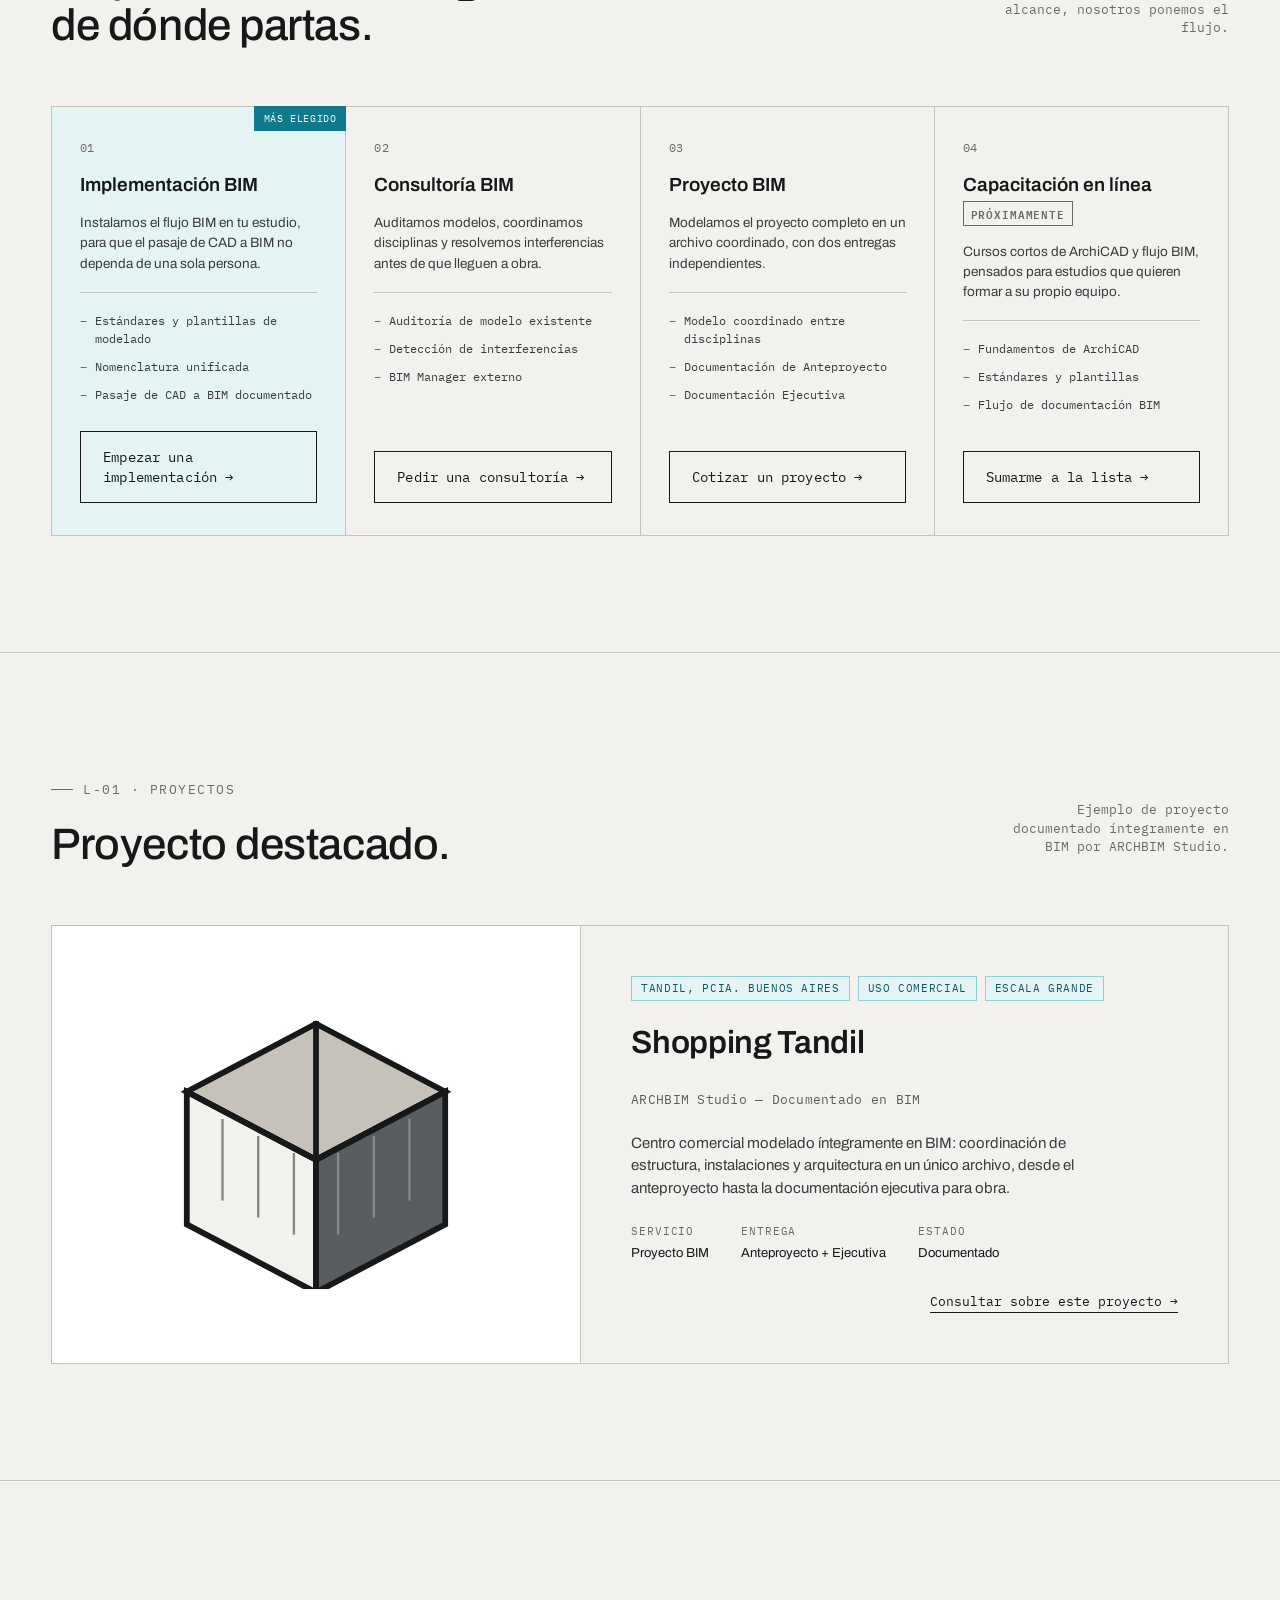
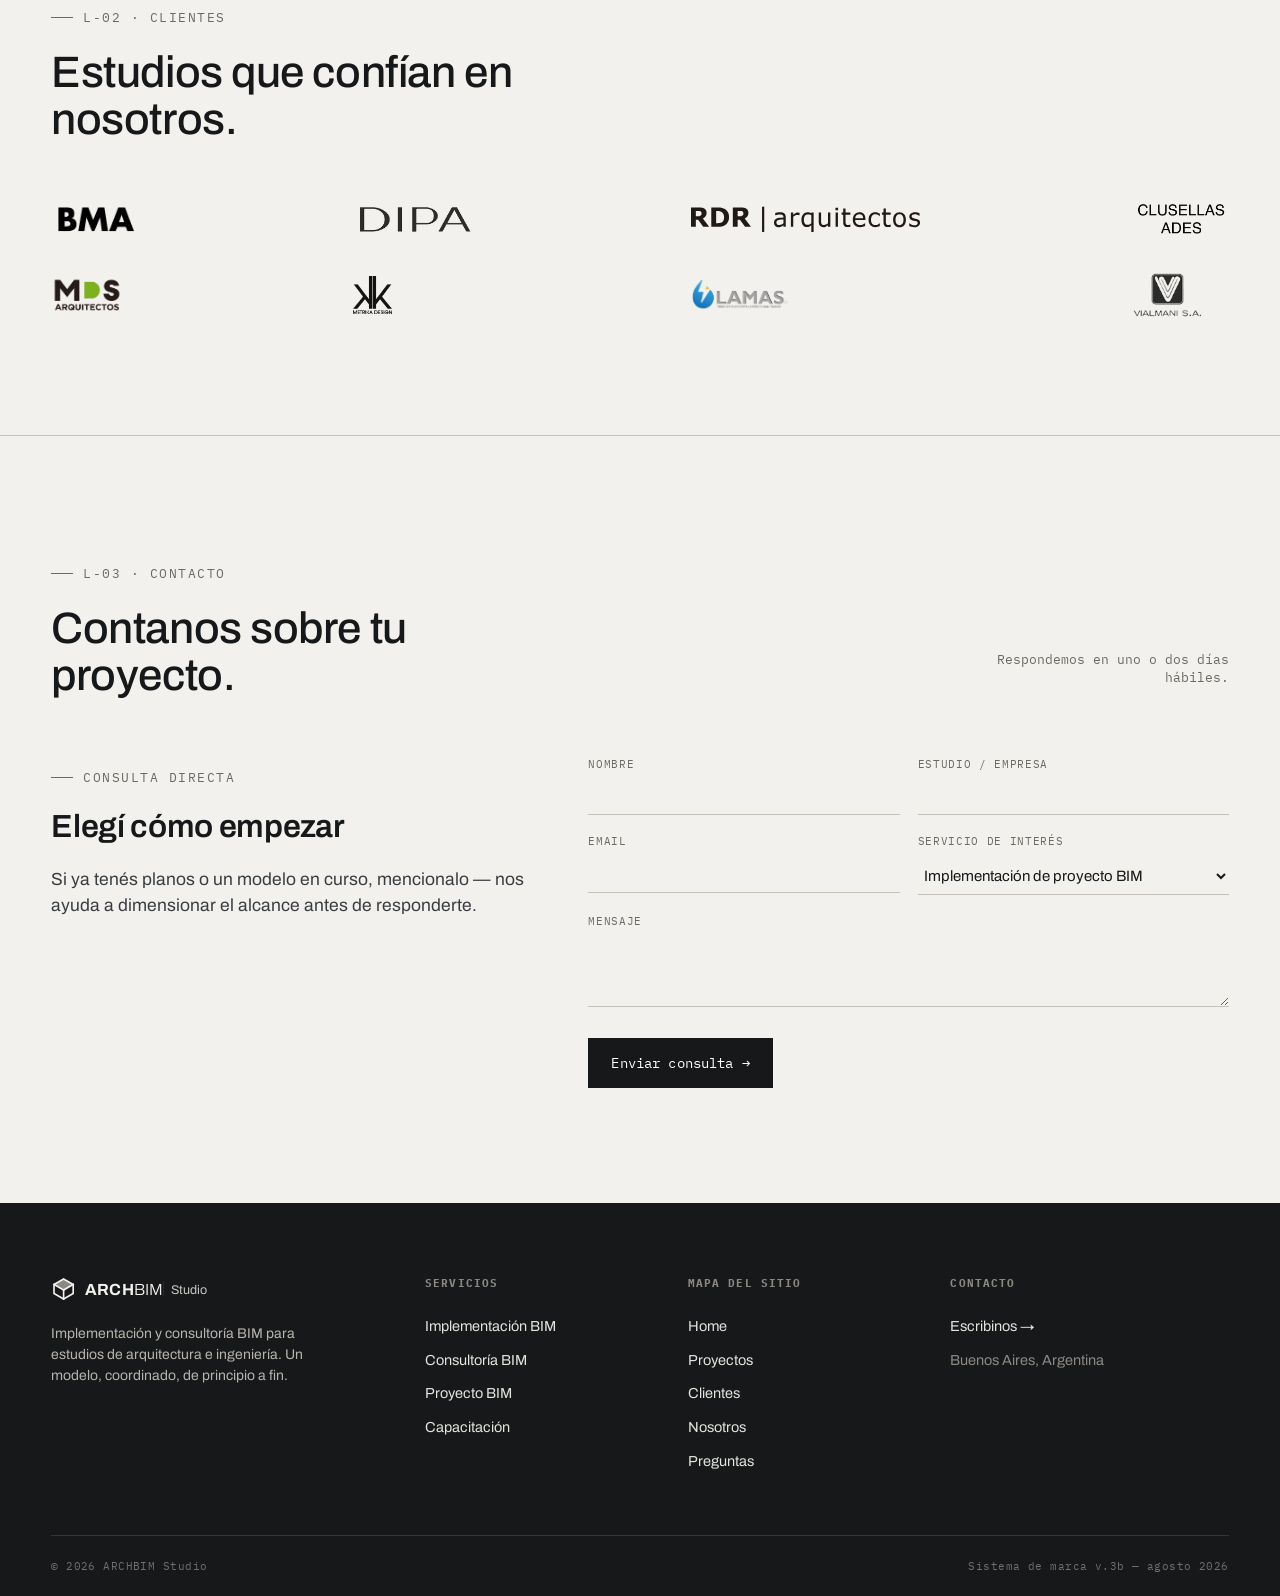
==== commit ec5f7527: "Point canonical URLs at archbim.com.ar The custom domain is live and already serving the site, so sw" ====
--- a/index.html
+++ b/index.html
@@ -7,21 +7,21 @@
 <meta name="description" content="ARCHBIM Studio implementa y opera flujos BIM para estudios de arquitectura e ingeniería: un modelo único, coordinado, desde el anteproyecto hasta la documentación ejecutiva.">
 <meta name="theme-color" content="#0A2A2E">
 <meta name="author" content="ARCHBIM Studio">
-<link rel="canonical" href="https://archbim-studio.vercel.app/">
+<link rel="canonical" href="https://archbim.com.ar/">
 <meta property="og:type" content="website">
 <meta property="og:site_name" content="ARCHBIM Studio">
-<meta property="og:url" content="https://archbim-studio.vercel.app/">
+<meta property="og:url" content="https://archbim.com.ar/">
 <meta property="og:title" content="ARCHBIM Studio — Implementación y consultoría BIM">
 <meta property="og:description" content="Implementación, consultoría y proyecto BIM para estudios de arquitectura e ingeniería. Un modelo único, coordinado, desde el anteproyecto hasta la documentación ejecutiva. Buenos Aires, Argentina.">
 <meta property="og:locale" content="es_AR">
-<meta property="og:image" content="https://archbim-studio.vercel.app/og-image.png">
+<meta property="og:image" content="https://archbim.com.ar/og-image.png">
 <meta property="og:image:width" content="1200">
 <meta property="og:image:height" content="630">
 <meta property="og:image:alt" content="ARCHBIM Studio — Coordinar antes de construir.">
 <meta name="twitter:card" content="summary_large_image">
 <meta name="twitter:title" content="ARCHBIM Studio — Implementación y consultoría BIM">
 <meta name="twitter:description" content="Implementación, consultoría y proyecto BIM para estudios de arquitectura e ingeniería. Buenos Aires, Argentina.">
-<meta name="twitter:image" content="https://archbim-studio.vercel.app/og-image.png">
+<meta name="twitter:image" content="https://archbim.com.ar/og-image.png">
 <link rel="icon" type="image/svg+xml" href="data:image/svg+xml,%3Csvg xmlns='http://www.w3.org/2000/svg' viewBox='0 0 64 64'%3E%3Crect width='64' height='64' fill='%2316181A'/%3E%3Cg transform='translate(12,12) scale(0.4)'%3E%3Cg fill='none' stroke='%23F3F1ED' stroke-width='9' stroke-linecap='square' stroke-linejoin='miter'%3E%3Cpolygon points='50,10 88,32 50,54 12,32' fill='%23F3F1ED' stroke='none'/%3E%3Cpolygon points='50,10 88,32 88,68 50,90 12,68 12,32'/%3E%3Cline x1='50' y1='54' x2='50' y2='90'/%3E%3C/g%3E%3C/g%3E%3C/svg%3E">
 <link rel="icon" type="image/png" sizes="32x32" href="/favicon-32.png">
 <link rel="icon" type="image/png" sizes="16x16" href="/favicon-16.png">
@@ -35,8 +35,8 @@
   "@context": "https://schema.org",
   "@type": "ProfessionalService",
   "name": "ARCHBIM Studio",
-  "url": "https://archbim-studio.vercel.app/",
-  "image": "https://archbim-studio.vercel.app/og-image.png",
+  "url": "https://archbim.com.ar/",
+  "image": "https://archbim.com.ar/og-image.png",
   "description": "Implementación y consultoría BIM para estudios de arquitectura e ingeniería: coordinación de modelo, documentación de anteproyecto y ejecutiva.",
   "areaServed": {
     "@type": "Country",
--- a/styles.css
+++ b/styles.css
@@ -213,22 +213,11 @@
   overflow:hidden;
   background:
     radial-gradient(circle at 88% 8%, rgba(143,208,214,0.16), transparent 42%),
-    linear-gradient(155deg, #0A0C0E 0%, #0B2A2E 52%, #0A3A40 100%);
+    linear-gradient(90deg, rgba(8,10,12,0.92) 0%, rgba(8,10,12,0.55) 45%, rgba(8,10,12,0.12) 100%),
+    url('images/hero-dynamic.jpg');
+  background-size:auto, auto, cover;
+  background-position:center, center, center 22%;
   padding:clamp(56px,8vw,104px) 0;
-}
-.hero-panel::before{
-  content:"";
-  position:absolute;
-  inset:0;
-  z-index:0;
-  background-image:url('images/hero-bim-mep.webp');
-  background-size:cover;
-  background-repeat:no-repeat;
-  background-position:70% center;
-  opacity:0.85;
-  -webkit-mask-image:linear-gradient(100deg, transparent 0%, transparent 26%, black 56%, black 100%);
-  mask-image:linear-gradient(100deg, transparent 0%, transparent 26%, black 56%, black 100%);
-  pointer-events:none;
 }
 .hero-grid{
   position:relative;
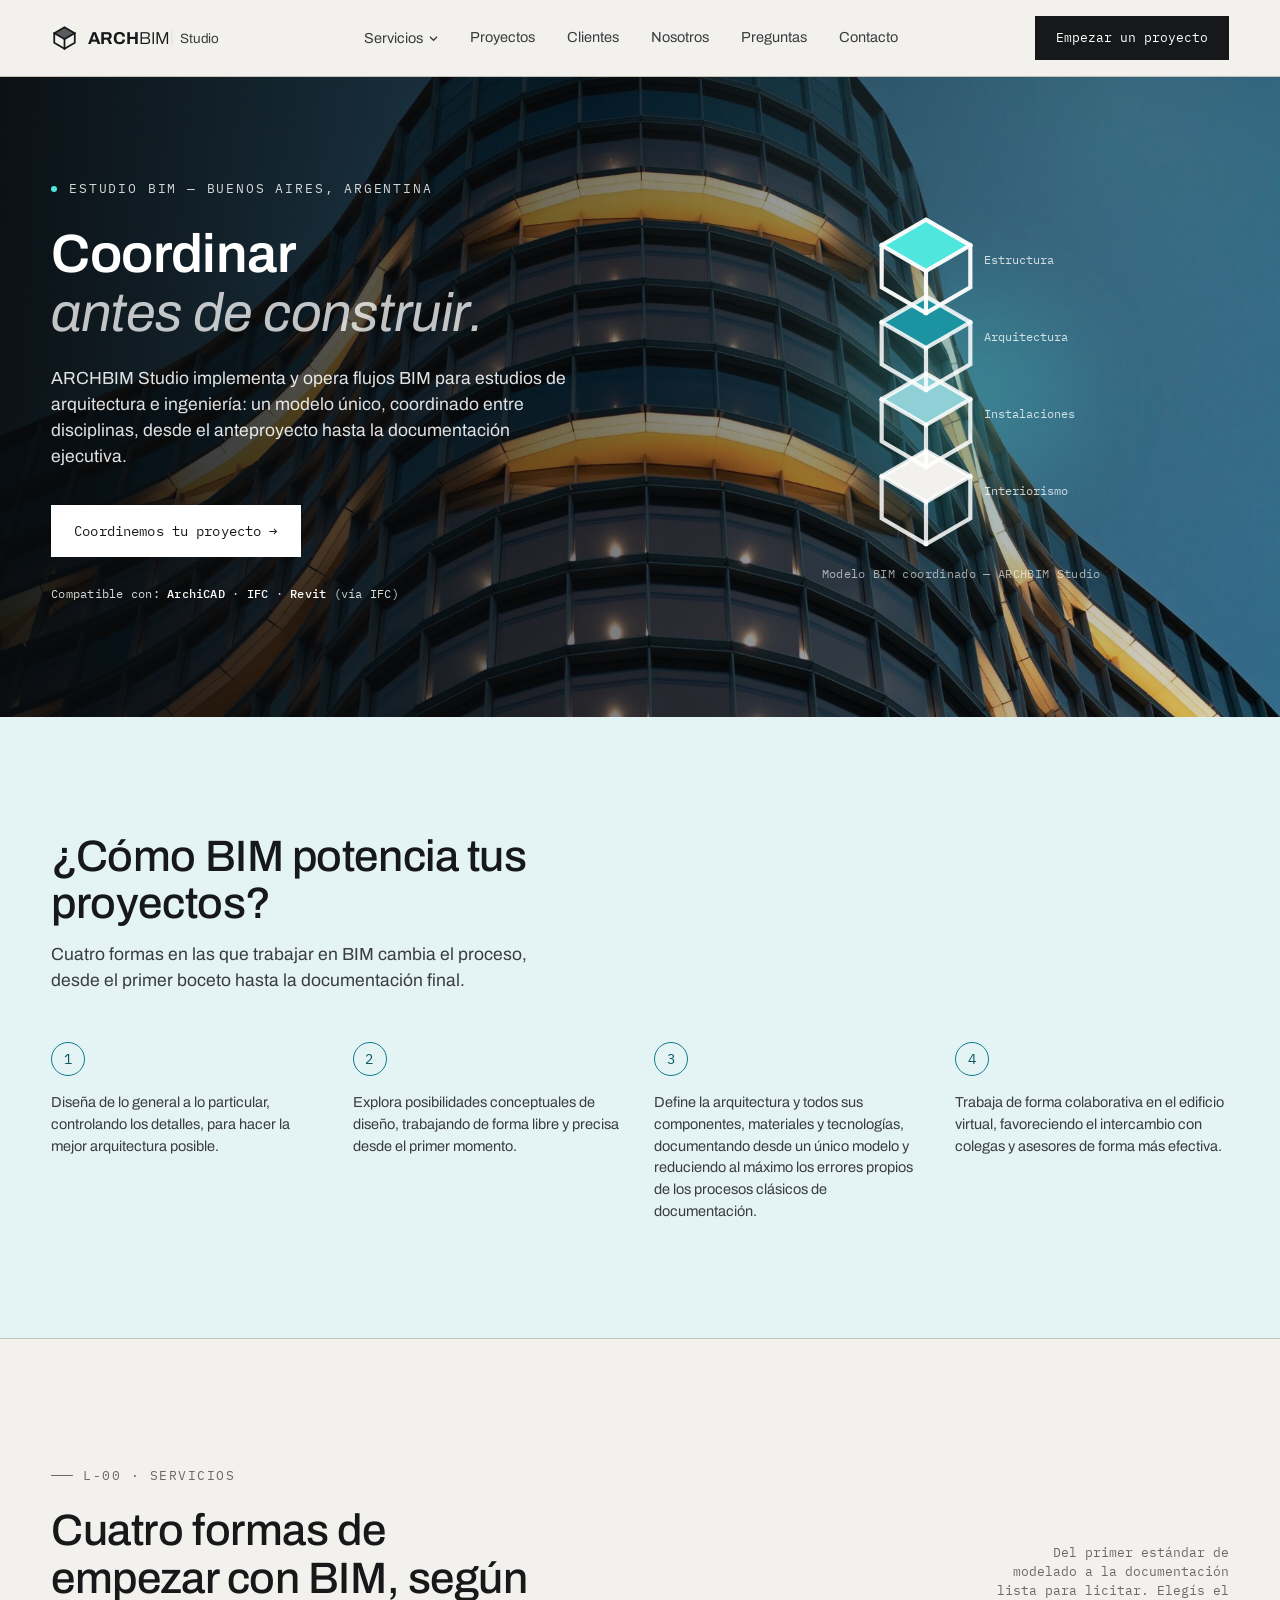
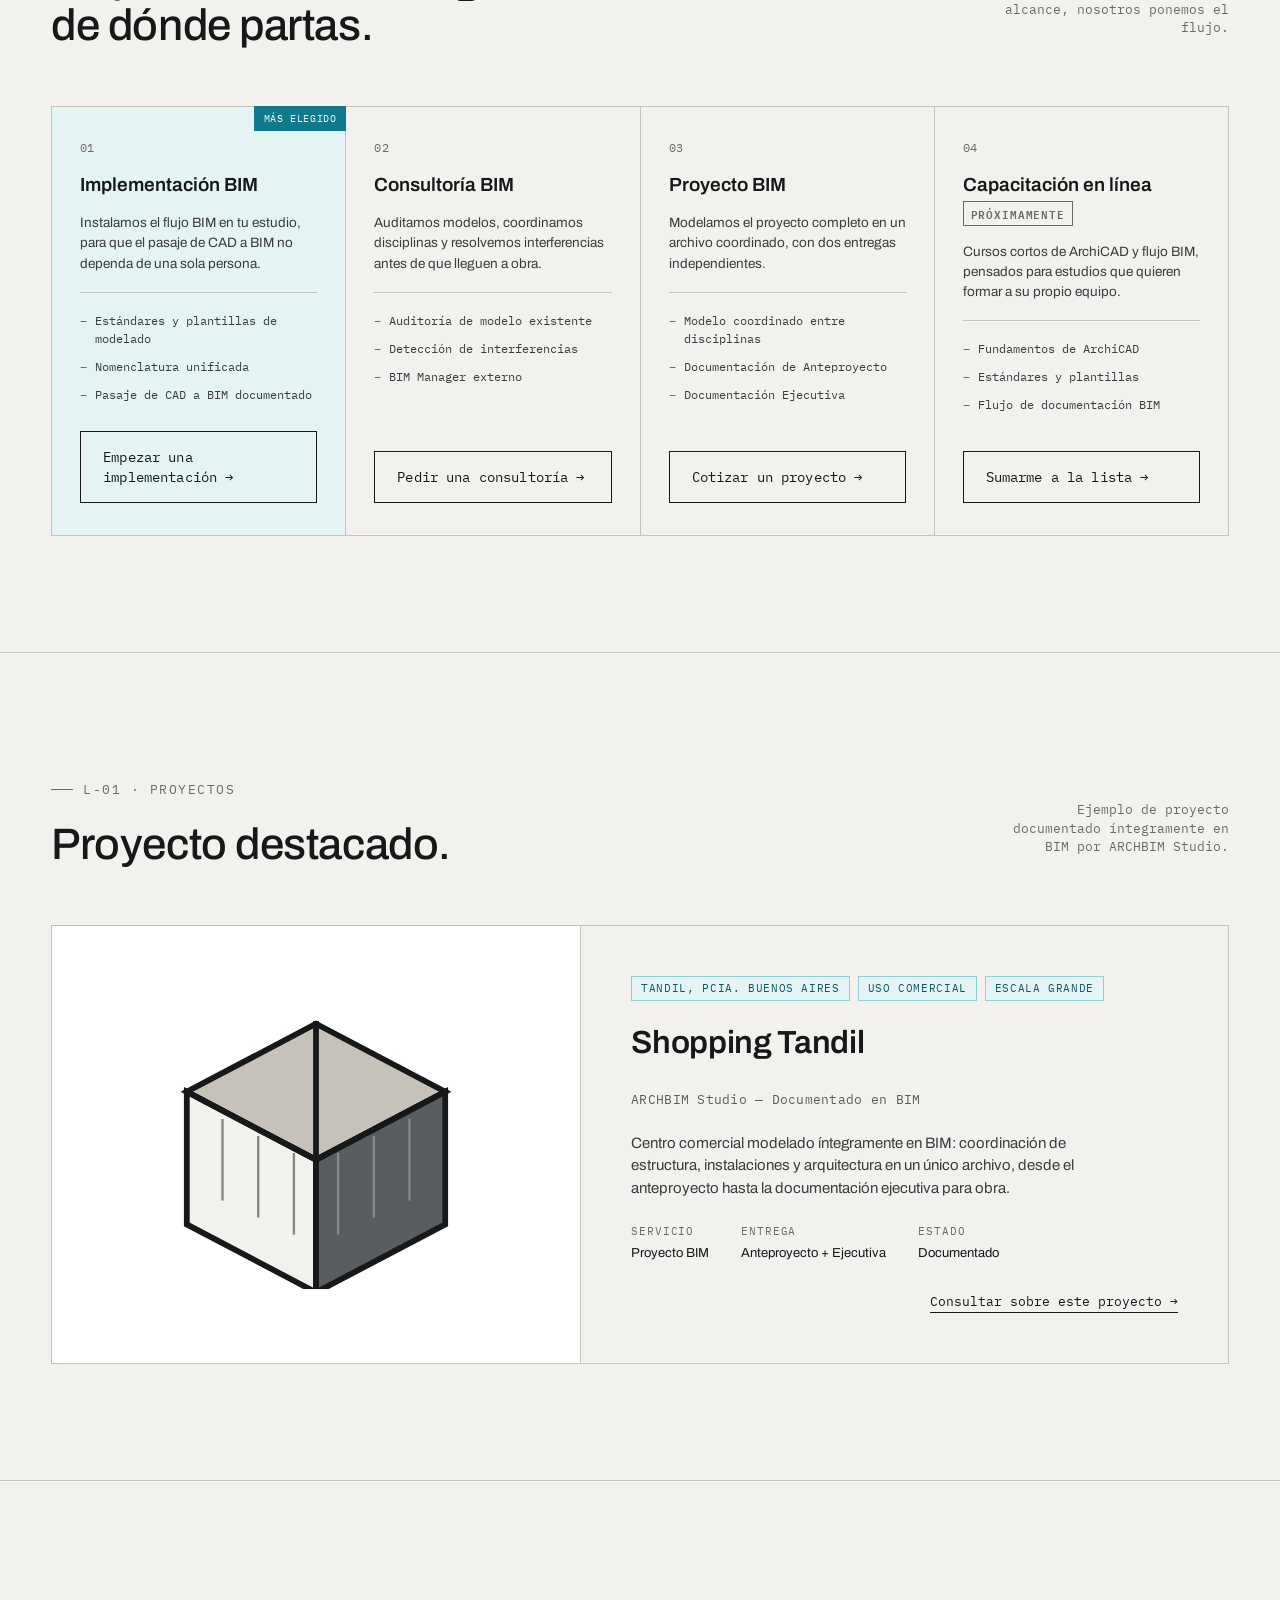
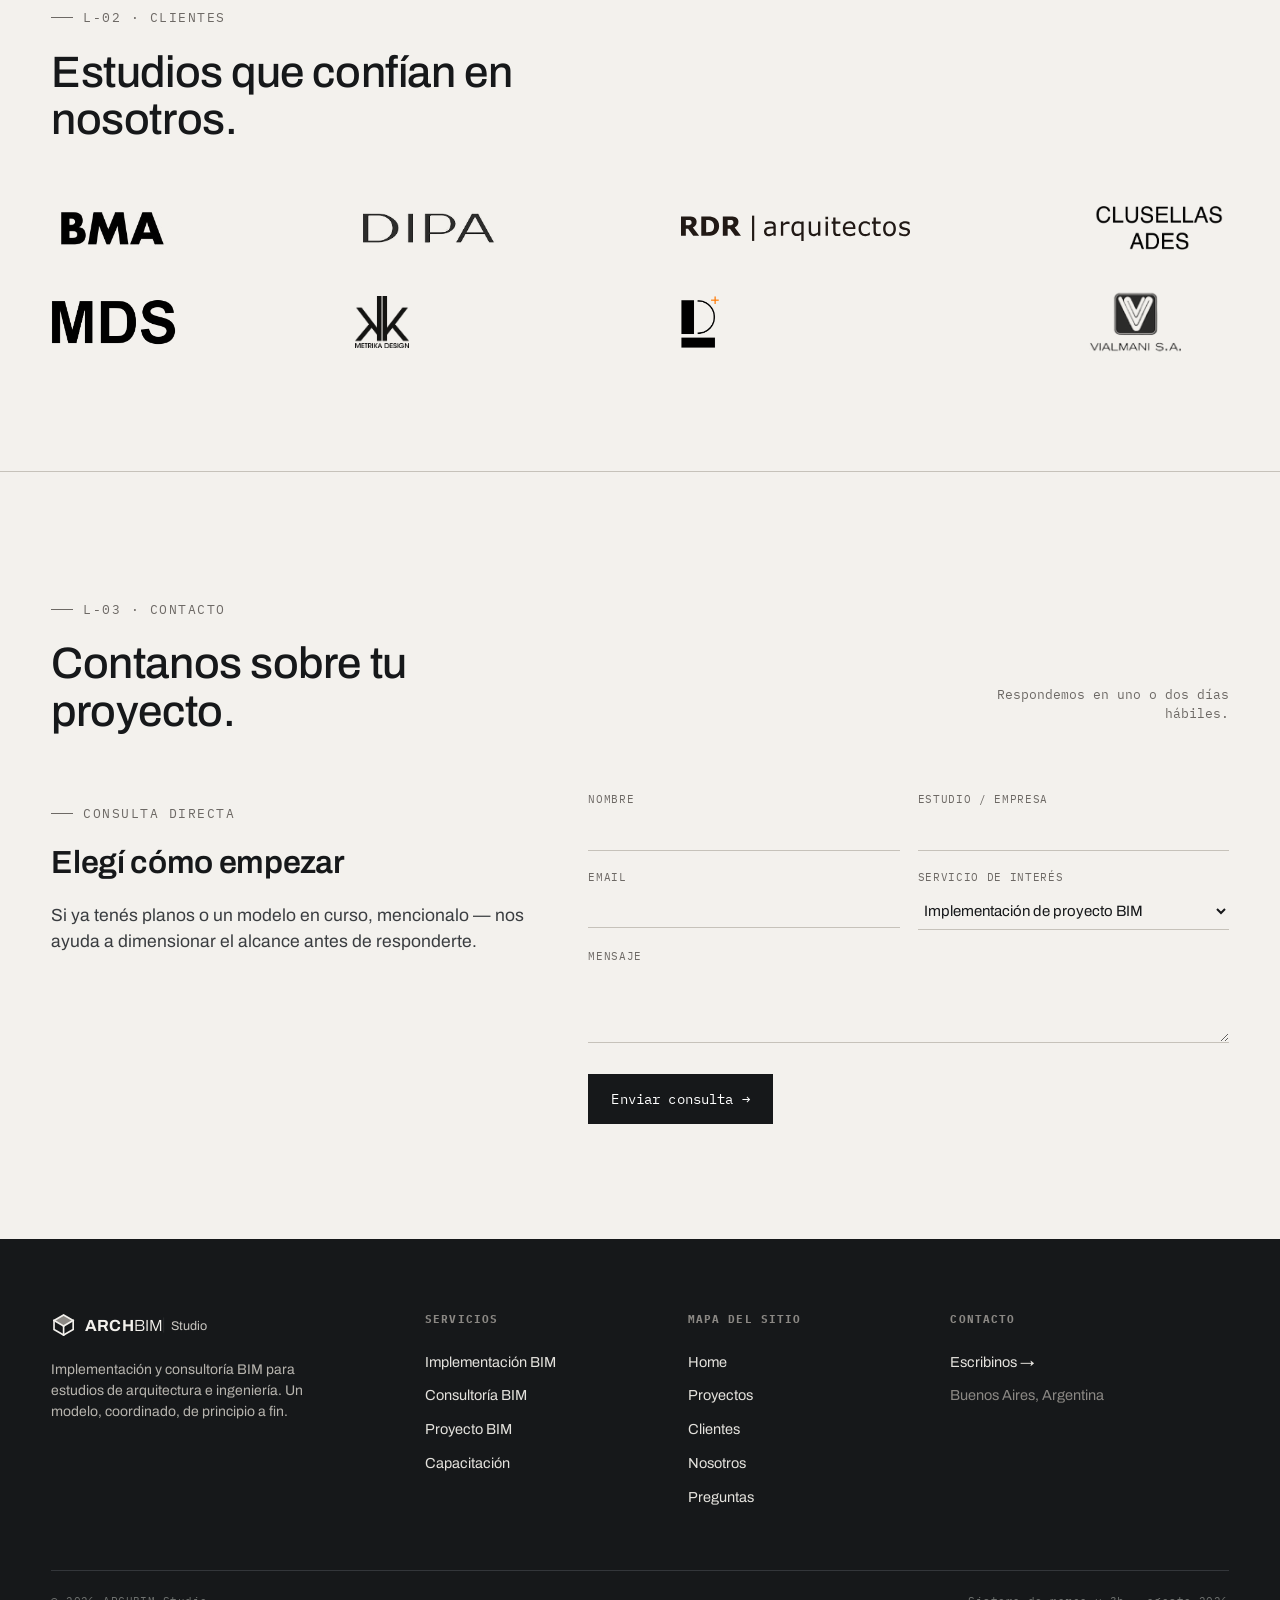
==== commit 40909536: "Fix Lamas and MDS client logos, rebalance logo grid sizing - Lamas: the previous file had a white-on" ====
--- a/index.html
+++ b/index.html
@@ -359,9 +359,9 @@
         <div class="client"><img class="client-logo" src="logos/logo-dipa.png" alt="DIPA Arquitectos"></div>
         <div class="client"><img class="client-logo" src="logos/logo-rdr.svg" alt="RDR Arquitectos"></div>
         <div class="client"><img class="client-logo" src="logos/logo-clusellas.png" alt="Estudio Clusellas — Clusellas + Ades"></div>
-        <div class="client"><img class="client-logo" src="logos/logo-mds.png" alt="MDS Oficina de Arquitectura"></div>
+        <div class="client"><img class="client-logo" src="logos/logo-mds-v2.png" alt="MDS Oficina de Arquitectura"></div>
         <div class="client"><img class="client-logo" src="logos/logo-metrika.png" alt="Metrika Ltda. — Miami, FL, USA"></div>
-        <div class="client"><img class="client-logo" src="logos/logo-lamas.png" alt="Lamas Ingeniería"></div>
+        <div class="client"><img class="client-logo" src="logos/logo-lamas-v2.png" alt="Lamas Ingeniería"></div>
         <div class="client"><img class="client-logo client-logo-boost" src="logos/logo-vialmani.png" alt="Vialmani S.A."></div>
       </div>
     </div>
--- a/styles.css
+++ b/styles.css
@@ -214,7 +214,7 @@
   background:
     radial-gradient(circle at 88% 8%, rgba(143,208,214,0.16), transparent 42%),
     linear-gradient(90deg, rgba(8,10,12,0.92) 0%, rgba(8,10,12,0.55) 45%, rgba(8,10,12,0.12) 100%),
-    url('images/hero-dynamic.jpg');
+    url('images/hero-curved-tower.jpg');
   background-size:auto, auto, cover;
   background-position:center, center, center 22%;
   padding:clamp(56px,8vw,104px) 0;
@@ -517,8 +517,13 @@
   align-items:center;
   gap:16px;
 }
-.client-logo{ display:block; max-height:38px; width:auto; }
-.client-logo-boost{ max-height:50px; }
+.client-logo{ display:block; max-height:52px; max-width:125px; width:auto; }
+.client-logo-boost{ max-height:68px; }
+/* RDR's file is a wider lockup (mark + "arquitectos" tagline in one image), not a bare wordmark like the others — exempt it from the width cap instead of squeezing that extra text unreadably thin. */
+.client-logo[src*="logo-rdr"]{ max-width:none; }
+/* DIPA and Clusellas use thin/light letterforms with a lot of internal transparent margin, so at the same box size their ink reads noticeably lighter/smaller than the bold marks (BMA, MDS) — give them a bit more room to close that optical gap. */
+.client-logo[src*="logo-dipa"]{ max-height:60px; max-width:148px; }
+.client-logo[src*="logo-clusellas"]{ max-height:60px; max-width:140px; }
 .mark-lg{ width:42px; height:42px; font-size:12px; border-radius:8px; }
 
 /* ---------- servicios (reuses the former "planes" card design) ---------- */
